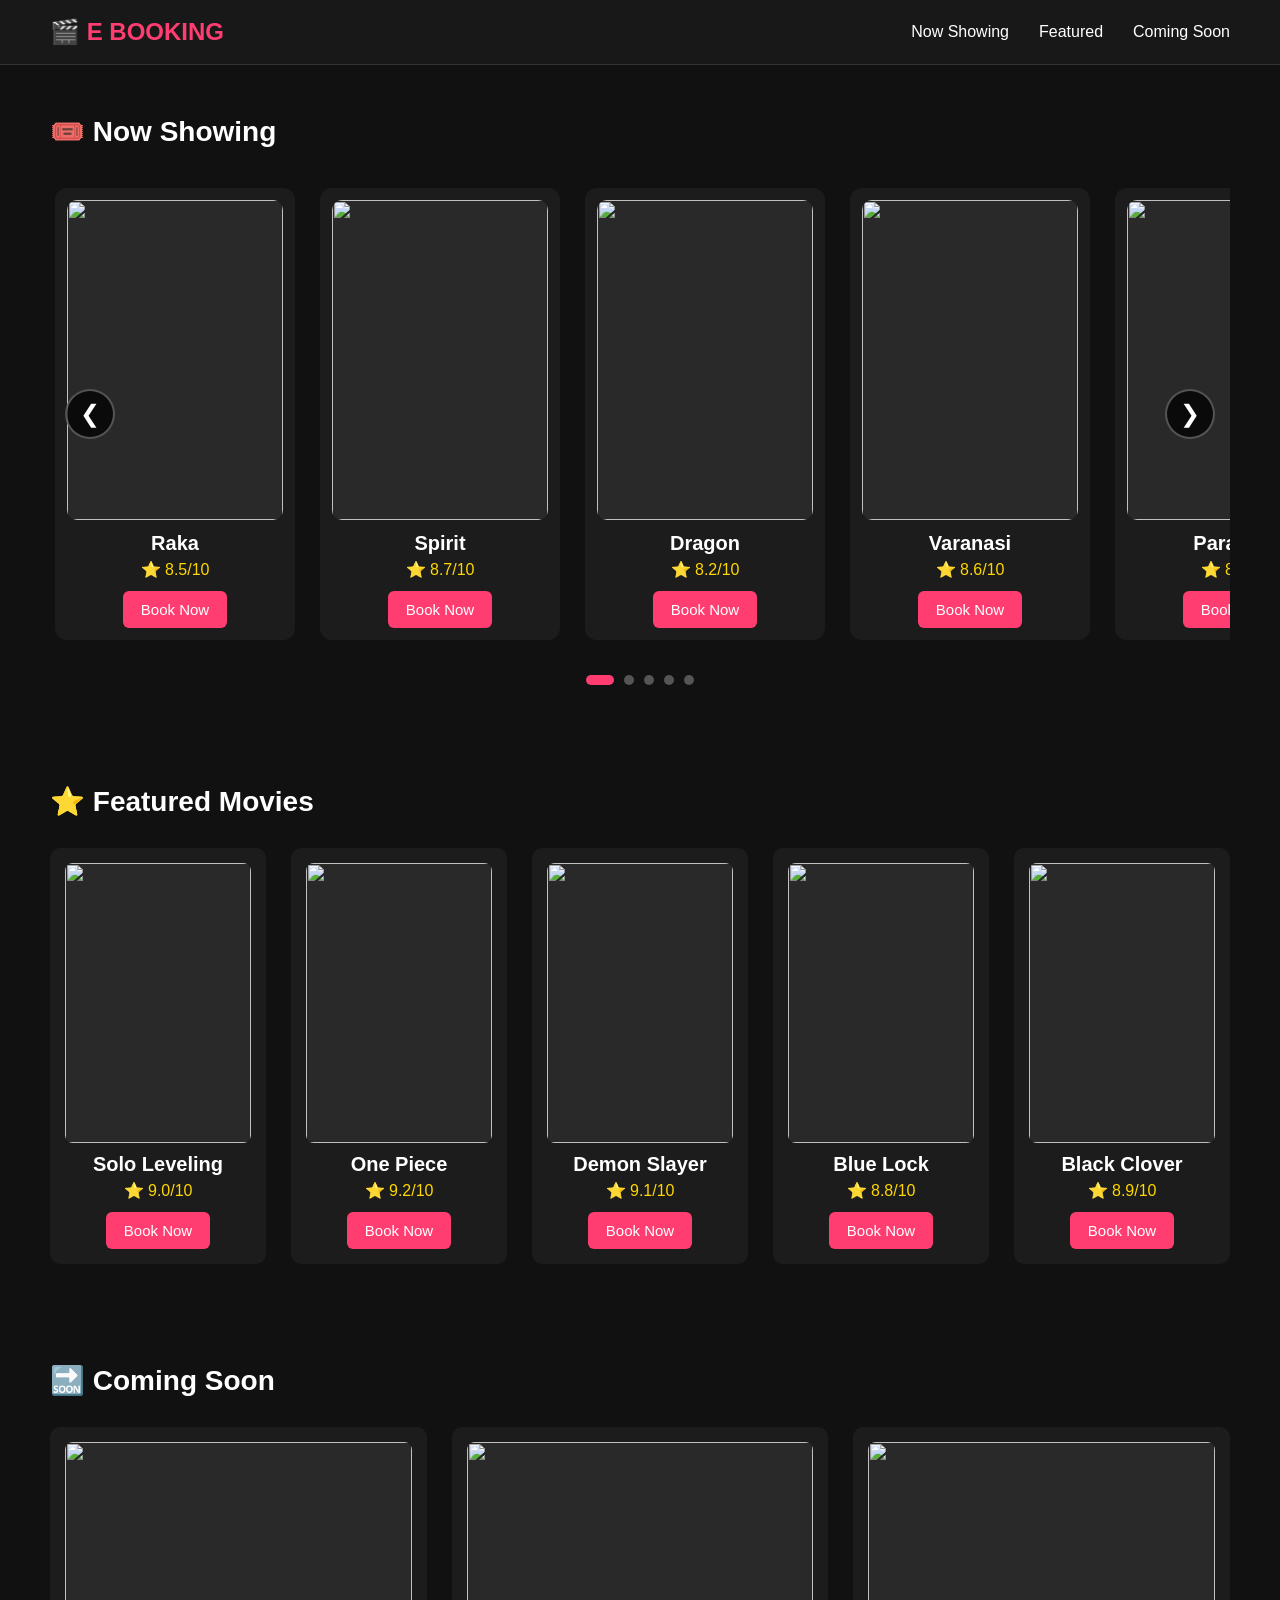
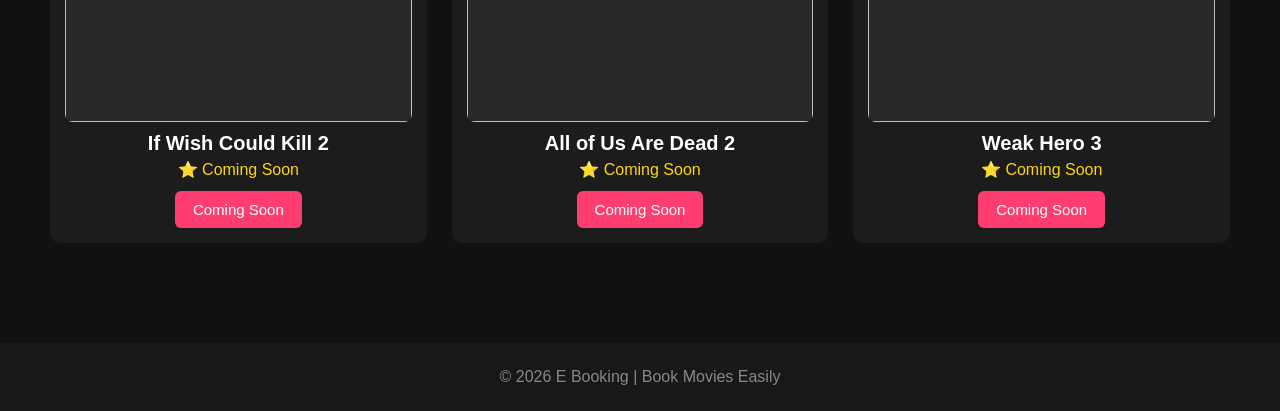
==== index.html @ 33aac99d "Add E Booking website" ====
<!DOCTYPE html>
<html lang="en">

<head>
    <meta charset="UTF-8">
    <meta name="viewport" content="width=device-width, initial-scale=1.0">

    <title>E Booking</title>

    <link rel="stylesheet" href="style.css">
</head>

<body>

    <!-- NAVBAR -->

    <nav class="navbar">

        <div class="logo">
            🎬 E BOOKING
        </div>

        <ul class="nav-links">

            <li>
                <a href="#now-showing">Now Showing</a>
            </li>

            <li>
                <a href="#featured">Featured</a>
            </li>

            <li>
                <a href="#coming-soon">Coming Soon</a>
            </li>

        </ul>

    </nav>


   <!-- NOW SHOWING -->

<section class="movies-section" id="now-showing">

    <h2>🎟️ Now Showing</h2>

    <div class="carousel">

        <button class="carousel-btn left" onclick="moveCarousel(-1)">
            ❮
        </button>

        <div class="carousel-track">

            <div class="movie-card">
    <img src="images/raka.jpg" class="movie-poster">
    <h3>Raka</h3>
    <p>⭐ 8.5/10</p>
    <button onclick="bookMovie('Raka')">Book Now</button>
</div>

<div class="movie-card">
    <img src="images/spirit.jpg" class="movie-poster">
    <h3>Spirit</h3>
    <p>⭐ 8.7/10</p>
    <button onclick="bookMovie('Spirit')">Book Now</button>
</div>

<div class="movie-card">
    <img src="images/dragon.jpg" class="movie-poster">
    <h3>Dragon</h3>
    <p>⭐ 8.2/10</p>
    <button onclick="bookMovie('Dragon')">Book Now</button>
</div>

<div class="movie-card">
    <img src="images/varanasi.jpg" class="movie-poster">
    <h3>Varanasi</h3>
    <p>⭐ 8.6/10</p>
    <button onclick="bookMovie('Varanasi')">Book Now</button>
</div>

<div class="movie-card">
    <img src="images/paradise.jpg" class="movie-poster">
    <h3>Paradise</h3>
    <p>⭐ 8.4/10</p>
    <button onclick="bookMovie('Paradise')">Book Now</button>
</div>

        </div>


        <button class="carousel-btn right" onclick="moveCarousel(1)">
            ❯
        </button>

    </div>


    <!-- DOTS -->

    <div class="carousel-dots">

        <span class="dot active" onclick="goToSlide(0)"></span>

        <span class="dot" onclick="goToSlide(1)"></span>

        <span class="dot" onclick="goToSlide(2)"></span>

        <span class="dot" onclick="goToSlide(3)"></span>

        <span class="dot" onclick="goToSlide(4)"></span>

    </div>

</section>


   <!-- FEATURED -->

<section class="movies-section" id="featured">

    <h2>⭐ Featured Movies</h2>

    <div class="movie-container">

        <div class="movie-card">

            <img src="images/solo leveling.jpg" class="movie-poster">

            <h3>Solo Leveling</h3>

            <p>⭐ 9.0/10</p>

            <button onclick="bookMovie('Solo Leveling')">
                Book Now
            </button>

        </div>


        <div class="movie-card">

            <img src="images/one piece.jpg" class="movie-poster">

            <h3>One Piece</h3>

            <p>⭐ 9.2/10</p>

            <button onclick="bookMovie('One Piece')">
                Book Now
            </button>

        </div>


        <div class="movie-card">

            <img src="images/demon slayer.jpg" class="movie-poster">

            <h3>Demon Slayer</h3>

            <p>⭐ 9.1/10</p>

            <button onclick="bookMovie('Demon Slayer')">
                Book Now
            </button>

        </div>


        <div class="movie-card">

            <img src="images/blue lock.jpg" class="movie-poster">

            <h3>Blue Lock</h3>

            <p>⭐ 8.8/10</p>

            <button onclick="bookMovie('Blue Lock')">
                Book Now
            </button>

        </div>


        <div class="movie-card">

            <img src="images/black clover.jpg" class="movie-poster">

            <h3>Black Clover</h3>

            <p>⭐ 8.9/10</p>

            <button onclick="bookMovie('Black Clover')">
                Book Now
            </button>

        </div>

    </div>

</section>


    <!-- COMING SOON -->

<section class="movies-section" id="coming-soon">

    <h2>🔜 Coming Soon</h2>

    <div class="movie-container">

        <div class="movie-card">

            <img src="images/if wishes could kill 2.jpg" class="movie-poster">

            <h3>If Wish Could Kill 2</h3>

            <p>⭐ Coming Soon</p>

            <button>
                Coming Soon
            </button>

        </div>


        <div class="movie-card">

            <img src="images/all of us are dead 2.jpg" class="movie-poster">

            <h3>All of Us Are Dead 2</h3>

            <p>⭐ Coming Soon</p>

            <button>
                Coming Soon
            </button>

        </div>


        <div class="movie-card">

            <img src="images/weak hero 3.jpg" class="movie-poster">

            <h3>Weak Hero 3</h3>

            <p>⭐ Coming Soon</p>

            <button>
                Coming Soon
            </button>

        </div>

    </div>

</section>


    <!-- FOOTER -->

    <footer>

        <p>
            © 2026 E Booking | Book Movies Easily
        </p>

    </footer>


    <script src="script.js"></script>

</body>

</html>
---- style.css ----
/* GENERAL */

* {
    margin: 0;
    padding: 0;
    box-sizing: border-box;
}

html {
    scroll-behavior: smooth;
}

body {
    font-family: Arial, sans-serif;
    background-color: #111;
    color: white;
}


/* NAVBAR */

.navbar {
    position: sticky;
    top: 0;
    z-index: 1000;

    display: flex;
    justify-content: space-between;
    align-items: center;

    padding: 18px 50px;

    background-color: #181818;
    border-bottom: 1px solid #333;
}

.logo {
    font-size: 24px;
    font-weight: bold;
    color: #ff3d71;
}

.nav-links {
    display: flex;
    list-style: none;
    gap: 30px;
}

.nav-links a {
    text-decoration: none;
    color: white;
    font-size: 16px;
}

.nav-links a:hover {
    color: #ff3d71;
}


/* MOVIE SECTION */

.movies-section {
    padding: 50px;
}

.movies-section h2 {
    margin-bottom: 30px;
    font-size: 28px;
}


/* MOVIE CONTAINER */

.movie-container {
    display: grid;
    grid-template-columns: repeat(auto-fit, minmax(200px, 1fr));
    gap: 25px;
}


/* MOVIE CARD */

.movie-card {
    background-color: #1c1c1c;
    border-radius: 10px;
    padding: 15px;

    text-align: center;

    transition: transform 0.3s ease;
}

.movie-card:hover {
    transform: translateY(-8px);
}


/* POSTER */

.movie-poster {
    width: 100%;
    height: 280px;

    display: flex;
    justify-content: center;
    align-items: center;

    background-color: #292929;

    border-radius: 8px;

    margin-bottom: 10px;

    color: #aaa;
    font-size: 18px;
    font-weight: bold;
}


/* MOVIE CARD DETAILS */

.movie-card h3 {
    margin: 10px 0 5px;
    font-size: 20px;
}

.movie-card p {
    margin: 5px 0 12px;
    color: #ffd700;
}

.movie-card button {
    background: #ff3d71;
    color: white;

    border: none;

    padding: 10px 18px;

    border-radius: 6px;

    cursor: pointer;

    font-size: 15px;

    transition: 0.3s;
}

.movie-card button:hover {
    transform: scale(1.05);
    opacity: 0.9;
}


/* CAROUSEL */

.carousel {
    position: relative;
    width: 100%;
    overflow: hidden;
    padding: 10px 5px;
}

.carousel-track {
    display: flex;
    gap: 25px;
    width: max-content;
    transition: transform 0.6s ease-in-out;
}

.carousel-track .movie-card {
    width: 240px;
    min-width: 240px;

    background-color: #1c1c1c;

    border-radius: 12px;

    padding: 12px;

    text-align: center;

    transition: transform 0.3s ease, box-shadow 0.3s ease;
}

.carousel-track .movie-card:hover {
    transform: translateY(-10px);

    box-shadow: 0 10px 25px rgba(255, 61, 113, 0.25);
}


/* CAROUSEL POSTER */

.carousel-track .movie-poster {
    width: 100%;
    height: 320px;

    display: block;

    object-fit: cover;

    border-radius: 10px;

    margin-bottom: 12px;
}


/* CAROUSEL ARROWS */

.carousel-btn {
    position: absolute;

    top: 50%;

    transform: translateY(-50%);

    z-index: 10;

    width: 50px;
    height: 50px;

    border: 2px solid rgba(255, 255, 255, 0.3);

    border-radius: 50%;

    background-color: rgba(0, 0, 0, 0.75);

    color: white;

    font-size: 24px;

    cursor: pointer;

    transition: 0.3s;
}

.carousel-btn:hover {
    background-color: #ff3d71;

    border-color: #ff3d71;

    transform: translateY(-50%) scale(1.1);
}

.carousel-btn.left {
    left: 15px;
}

.carousel-btn.right {
    right: 15px;
}


/* CAROUSEL DOTS */

.carousel-dots {
    display: flex;

    justify-content: center;

    align-items: center;

    gap: 10px;

    margin-top: 25px;
}

.dot {
    width: 10px;
    height: 10px;

    background-color: #555;

    border-radius: 50%;

    cursor: pointer;

    transition: 0.3s;
}

.dot.active {
    width: 28px;

    border-radius: 10px;

    background-color: #ff3d71;
}


/* FOOTER */

footer {
    margin-top: 50px;

    padding: 25px;

    text-align: center;

    background-color: #181818;

    color: #888;
}


/* MOBILE */

@media (max-width: 768px) {

    .navbar {
        padding: 15px 20px;
    }

    .nav-links {
        gap: 15px;
    }

    .movies-section {
        padding: 30px 20px;
    }

    .carousel-track {
        gap: 15px;
    }

    .carousel-track .movie-card {
        width: 180px;
        min-width: 180px;
    }

    .carousel-track .movie-poster {
        height: 240px;
    }

    .carousel-btn {
        width: 38px;
        height: 38px;

        font-size: 18px;
    }

}
/* SEAT SELECTION */

.seat-container {
    display: grid;
    grid-template-columns: repeat(5, 1fr);
    gap: 12px;
    margin-top: 15px;
    margin-bottom: 25px;
}

.seat {
    padding: 12px;
    border: none;
    border-radius: 6px;
    background-color: #292929;
    color: white;
    cursor: pointer;
    transition: 0.3s;
}

.seat:hover {
    background-color: #444;
}

.seat.selected {
    background-color: #ff3d71;
    color: white;
    transform: scale(1.05);
}
/* BOOKING SUMMARY */

.booking-summary {
    margin-top: 25px;
    padding: 20px;
    background-color: #292929;
    border-radius: 10px;
}

.booking-summary h2 {
    margin-bottom: 15px;
}

.booking-summary p {
    margin: 10px 0;
    font-size: 17px;
}

.booking-summary span {
    color: #ff3d71;
    font-weight: bold;
}
/* BOOKING PAGE */

.booking-section {
    min-height: 100vh;
    padding: 50px 20px;
    text-align: center;
}

.booking-section > h1 {
    font-size: 32px;
    margin-bottom: 35px;
    color: #ff3d71;
}

.booking-container {
    max-width: 600px;
    margin: auto;
    padding: 30px;
    background-color: #1c1c1c;
    border-radius: 15px;
    box-shadow: 0 10px 30px rgba(0, 0, 0, 0.5);
}

.booking-container h2 {
    text-align: left;
    margin-top: 20px;
    margin-bottom: 10px;
    font-size: 18px;
}

.booking-container select,
.booking-container input {
    width: 100%;
    padding: 13px;
    border: 1px solid #444;
    border-radius: 7px;
    background-color: #292929;
    color: white;
    font-size: 16px;
    outline: none;
}

.booking-container select:focus,
.booking-container input:focus {
    border-color: #ff3d71;
}

/* CONFIRM BUTTON */

.confirm-btn {
    width: 100%;
    margin-top: 25px;
    padding: 14px;
    border: none;
    border-radius: 7px;
    background-color: #ff3d71;
    color: white;
    font-size: 17px;
    font-weight: bold;
    cursor: pointer;
    transition: 0.3s;
}

.confirm-btn:hover {
    transform: scale(1.02);
    opacity: 0.9;
}
/* CINEMA SCREEN */

.cinema-screen {
    width: 80%;
    margin: 25px auto 30px;
    padding: 10px;
    background-color: #eee;
    color: #111;
    font-weight: bold;
    border-radius: 50% 50% 5px 5px;
    box-shadow: 0 5px 20px rgba(255, 255, 255, 0.25);
    text-align: center;
}

/* SEAT AREA */

.seat-container {
    max-width: 400px;
    margin: auto;
}
/* SEAT LEGEND */

.seat-legend {
    display: flex;
    justify-content: center;
    gap: 20px;
    margin-top: 25px;
    flex-wrap: wrap;
}

.seat-legend div {
    display: flex;
    align-items: center;
    gap: 7px;
    font-size: 14px;
}

.legend-seat {
    width: 18px;
    height: 18px;
    display: inline-block;
    border-radius: 4px;
}

.legend-seat.available {
    background-color: #292929;
}

.legend-seat.selected-seat {
    background-color: #ff3d71;
}

.legend-seat.occupied {
    background-color: #555;
}
/* CONFIRMATION PAGE */

.confirmation-section {
    min-height: 100vh;
    padding: 60px 20px;
    display: flex;
    justify-content: center;
    align-items: flex-start;
}

.confirmation-card {
    width: 100%;
    max-width: 550px;
    padding: 35px;
    background-color: #1c1c1c;
    border-radius: 15px;
    text-align: center;
    box-shadow: 0 10px 30px rgba(0, 0, 0, 0.5);
}

.success-icon {
    width: 70px;
    height: 70px;
    margin: 0 auto 20px;
    display: flex;
    justify-content: center;
    align-items: center;
    background-color: #2e7d32;
    border-radius: 50%;
    color: white;
    font-size: 40px;
    font-weight: bold;
}

.confirmation-card h1 {
    margin-bottom: 10px;
    color: #ff3d71;
}

.success-message {
    color: #aaa;
    margin-bottom: 30px;
}

.confirmation-details {
    background-color: #292929;
    border-radius: 10px;
    padding: 20px;
    text-align: left;
}

.detail {
    display: flex;
    justify-content: space-between;
    gap: 20px;
    padding: 15px 0;
    border-bottom: 1px solid #444;
}

.detail:last-child {
    border-bottom: none;
}

.detail span {
    color: #aaa;
}

.detail strong {
    color: white;
    text-align: right;
}

.detail.total strong {
    color: #ff3d71;
    font-size: 20px;
}

.thank-you {
    margin: 25px 0;
    color: #ccc;
}

.home-btn {
    width: 100%;
    padding: 14px;
    border: none;
    border-radius: 7px;
    background-color: #ff3d71;
    color: white;
    font-size: 17px;
    font-weight: bold;
    cursor: pointer;
    transition: 0.3s;
}

.home-btn:hover {
    transform: scale(1.02);
    opacity: 0.9;
}
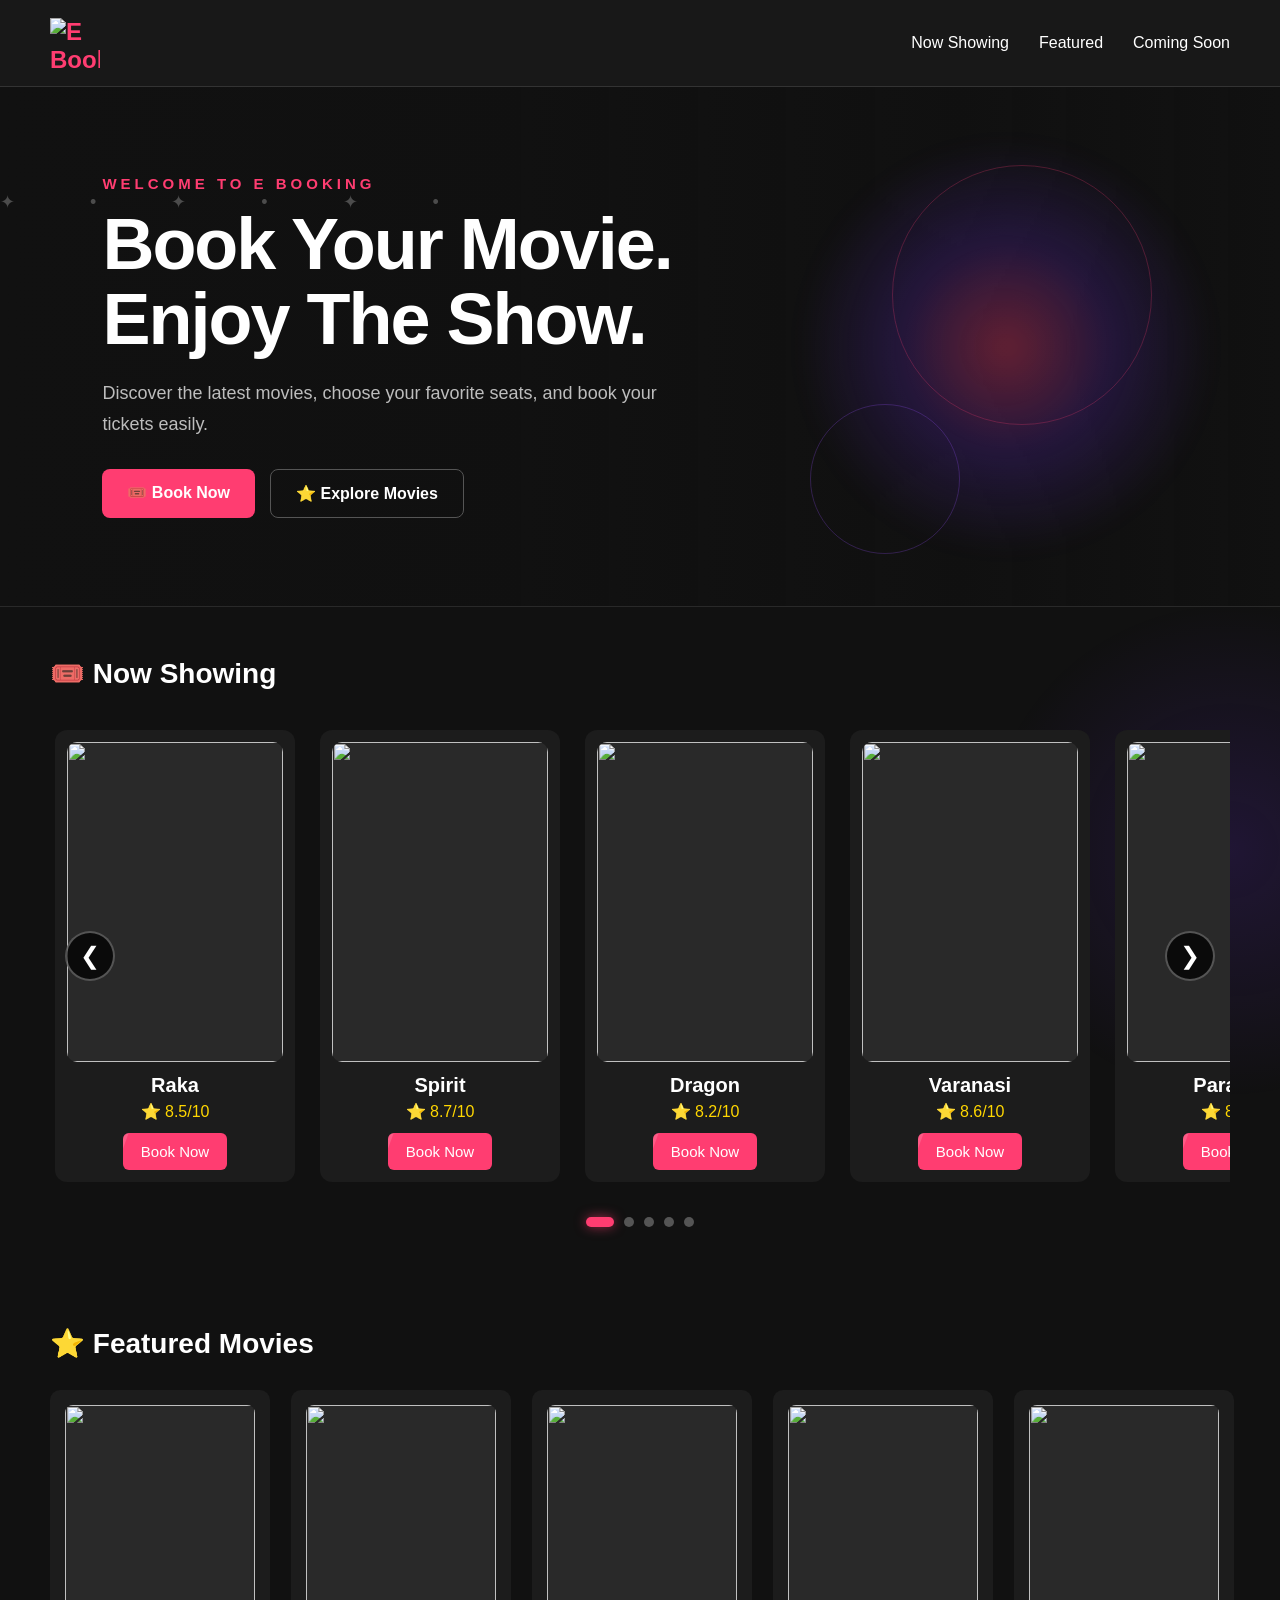
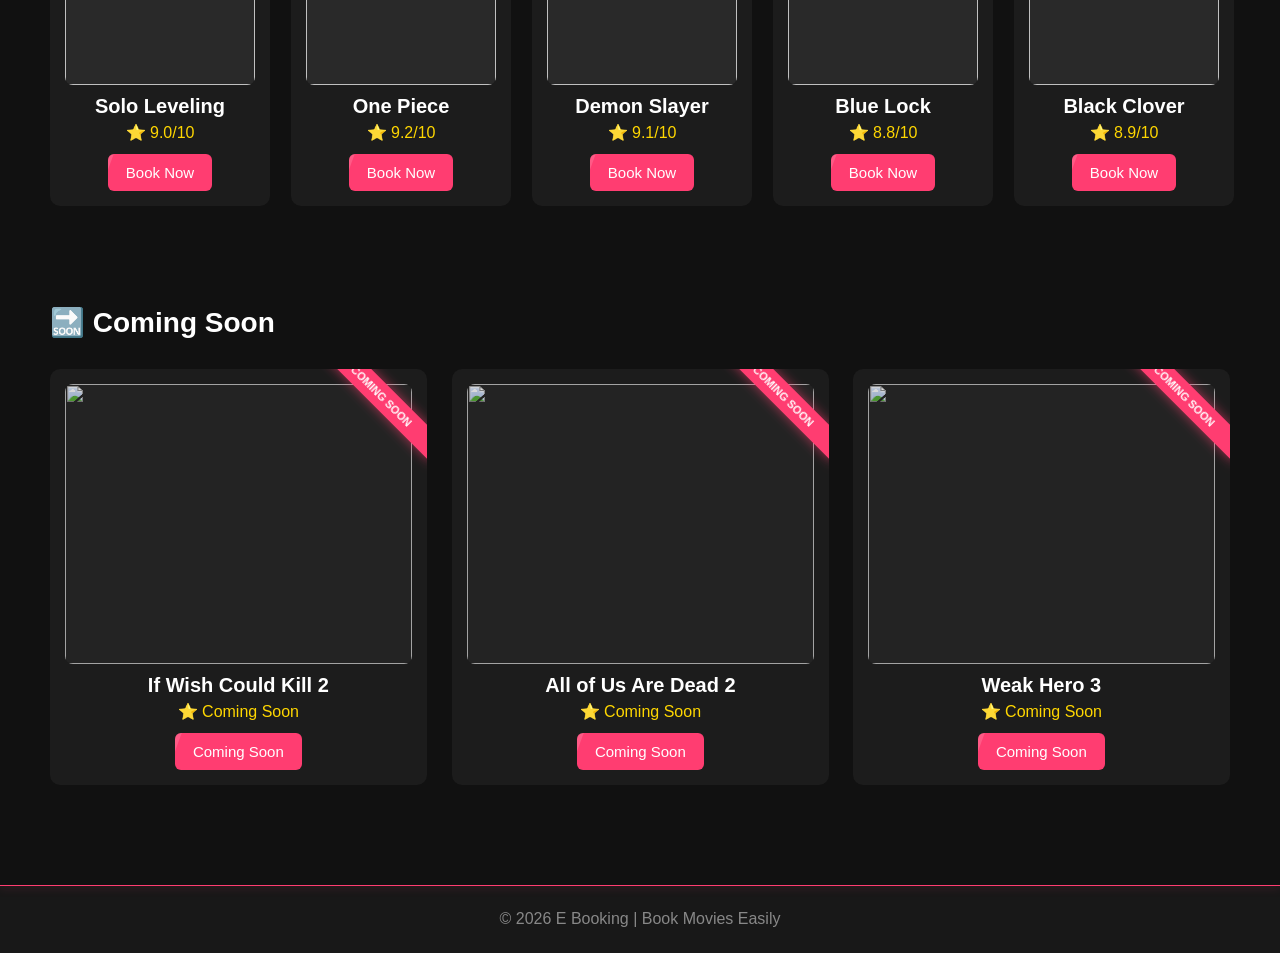
==== commit 71a9e8c8: "Add files via upload" ====
--- a/index.html
+++ b/index.html
@@ -12,13 +12,50 @@
 
 <body>
 
-    <!-- NAVBAR -->
+    <!-- =========================
+         LOADING SCREEN
+    ========================= -->
+
+    <div class="loading-screen">
+
+        <div class="loading-content">
+
+           <div class="loading-logo">
+    <img src="images/logo.png" alt="E Booking Logo">
+</div>
+
+            <h1>
+                E BOOKING
+            </h1>
+
+            <p>
+                Your Movie Experience Starts Here
+            </p>
+
+            <div class="loading-bar">
+
+                <div class="loading-progress"></div>
+
+            </div>
+
+            <span class="loading-text">
+                Loading...
+            </span>
+
+        </div>
+
+    </div>
+
+
+    <!-- =========================
+         NAVBAR
+    ========================= -->
 
     <nav class="navbar">
 
         <div class="logo">
-            🎬 E BOOKING
-        </div>
+    <img src="images/logo.png" alt="E Booking Logo">
+</div>
 
         <ul class="nav-links">
 
@@ -39,229 +76,382 @@
     </nav>
 
 
-   <!-- NOW SHOWING -->
-
-<section class="movies-section" id="now-showing">
-
-    <h2>🎟️ Now Showing</h2>
-
-    <div class="carousel">
-
-        <button class="carousel-btn left" onclick="moveCarousel(-1)">
-            ❮
-        </button>
-
-        <div class="carousel-track">
-
-            <div class="movie-card">
-    <img src="images/raka.jpg" class="movie-poster">
-    <h3>Raka</h3>
-    <p>⭐ 8.5/10</p>
-    <button onclick="bookMovie('Raka')">Book Now</button>
-</div>
-
-<div class="movie-card">
-    <img src="images/spirit.jpg" class="movie-poster">
-    <h3>Spirit</h3>
-    <p>⭐ 8.7/10</p>
-    <button onclick="bookMovie('Spirit')">Book Now</button>
-</div>
-
-<div class="movie-card">
-    <img src="images/dragon.jpg" class="movie-poster">
-    <h3>Dragon</h3>
-    <p>⭐ 8.2/10</p>
-    <button onclick="bookMovie('Dragon')">Book Now</button>
-</div>
-
-<div class="movie-card">
-    <img src="images/varanasi.jpg" class="movie-poster">
-    <h3>Varanasi</h3>
-    <p>⭐ 8.6/10</p>
-    <button onclick="bookMovie('Varanasi')">Book Now</button>
-</div>
-
-<div class="movie-card">
-    <img src="images/paradise.jpg" class="movie-poster">
-    <h3>Paradise</h3>
-    <p>⭐ 8.4/10</p>
-    <button onclick="bookMovie('Paradise')">Book Now</button>
-</div>
-
-        </div>
-
-
-        <button class="carousel-btn right" onclick="moveCarousel(1)">
-            ❯
-        </button>
-
-    </div>
-
-
-    <!-- DOTS -->
-
-    <div class="carousel-dots">
-
-        <span class="dot active" onclick="goToSlide(0)"></span>
-
-        <span class="dot" onclick="goToSlide(1)"></span>
-
-        <span class="dot" onclick="goToSlide(2)"></span>
-
-        <span class="dot" onclick="goToSlide(3)"></span>
-
-        <span class="dot" onclick="goToSlide(4)"></span>
-
-    </div>
-
-</section>
-
-
-   <!-- FEATURED -->
-
-<section class="movies-section" id="featured">
-
-    <h2>⭐ Featured Movies</h2>
-
-    <div class="movie-container">
-
-        <div class="movie-card">
-
-            <img src="images/solo leveling.jpg" class="movie-poster">
-
-            <h3>Solo Leveling</h3>
-
-            <p>⭐ 9.0/10</p>
-
-            <button onclick="bookMovie('Solo Leveling')">
-                Book Now
+    <!-- =========================
+         HERO BANNER
+    ========================= -->
+
+    <section class="hero">
+
+        <div class="hero-content">
+
+            <p class="hero-small">
+                WELCOME TO E BOOKING
+            </p>
+
+            <h1>
+                Book Your Movie.<br>
+                Enjoy The Show.
+            </h1>
+
+            <p class="hero-text">
+                Discover the latest movies, choose your favorite seats,
+                and book your tickets easily.
+            </p>
+
+            <div class="hero-buttons">
+
+                <a href="#now-showing" class="hero-btn primary-btn">
+                    🎟️ Book Now
+                </a>
+
+                <a href="#featured" class="hero-btn secondary-btn">
+                    ⭐ Explore Movies
+                </a>
+
+            </div>
+
+        </div>
+
+
+        <!-- HERO ANIMATION -->
+
+        <div class="hero-glow"></div>
+
+        <div class="hero-circle circle-one"></div>
+
+        <div class="hero-circle circle-two"></div>
+
+    </section>
+
+
+    <!-- =========================
+         NOW SHOWING
+    ========================= -->
+
+    <section class="movies-section" id="now-showing">
+
+        <h2>
+            🎟️ Now Showing
+        </h2>
+
+        <div class="carousel">
+
+            <button class="carousel-btn left" onclick="moveCarousel(-1)">
+                ❮
             </button>
 
-        </div>
-
-
-        <div class="movie-card">
-
-            <img src="images/one piece.jpg" class="movie-poster">
-
-            <h3>One Piece</h3>
-
-            <p>⭐ 9.2/10</p>
-
-            <button onclick="bookMovie('One Piece')">
-                Book Now
+            <div class="carousel-track">
+
+                <div class="movie-card">
+
+                    <img src="images/raka.jpg" class="movie-poster">
+
+                    <h3>
+                        Raka
+                    </h3>
+
+                    <p>
+                        ⭐ 8.5/10
+                    </p>
+
+                    <button onclick="bookMovie('Raka')">
+                        Book Now
+                    </button>
+
+                </div>
+
+
+                <div class="movie-card">
+
+                    <img src="images/spirit.jpg" class="movie-poster">
+
+                    <h3>
+                        Spirit
+                    </h3>
+
+                    <p>
+                        ⭐ 8.7/10
+                    </p>
+
+                    <button onclick="bookMovie('Spirit')">
+                        Book Now
+                    </button>
+
+                </div>
+
+
+                <div class="movie-card">
+
+                    <img src="images/dragon.jpg" class="movie-poster">
+
+                    <h3>
+                        Dragon
+                    </h3>
+
+                    <p>
+                        ⭐ 8.2/10
+                    </p>
+
+                    <button onclick="bookMovie('Dragon')">
+                        Book Now
+                    </button>
+
+                </div>
+
+
+                <div class="movie-card">
+
+                    <img src="images/varanasi.jpg" class="movie-poster">
+
+                    <h3>
+                        Varanasi
+                    </h3>
+
+                    <p>
+                        ⭐ 8.6/10
+                    </p>
+
+                    <button onclick="bookMovie('Varanasi')">
+                        Book Now
+                    </button>
+
+                </div>
+
+
+                <div class="movie-card">
+
+                    <img src="images/paradise.jpg" class="movie-poster">
+
+                    <h3>
+                        Paradise
+                    </h3>
+
+                    <p>
+                        ⭐ 8.4/10
+                    </p>
+
+                    <button onclick="bookMovie('Paradise')">
+                        Book Now
+                    </button>
+
+                </div>
+
+            </div>
+
+
+            <button class="carousel-btn right" onclick="moveCarousel(1)">
+                ❯
             </button>
 
         </div>
 
 
-        <div class="movie-card">
-
-            <img src="images/demon slayer.jpg" class="movie-poster">
-
-            <h3>Demon Slayer</h3>
-
-            <p>⭐ 9.1/10</p>
-
-            <button onclick="bookMovie('Demon Slayer')">
-                Book Now
-            </button>
-
-        </div>
-
-
-        <div class="movie-card">
-
-            <img src="images/blue lock.jpg" class="movie-poster">
-
-            <h3>Blue Lock</h3>
-
-            <p>⭐ 8.8/10</p>
-
-            <button onclick="bookMovie('Blue Lock')">
-                Book Now
-            </button>
-
-        </div>
-
-
-        <div class="movie-card">
-
-            <img src="images/black clover.jpg" class="movie-poster">
-
-            <h3>Black Clover</h3>
-
-            <p>⭐ 8.9/10</p>
-
-            <button onclick="bookMovie('Black Clover')">
-                Book Now
-            </button>
-
-        </div>
-
-    </div>
-
-</section>
-
-
-    <!-- COMING SOON -->
-
-<section class="movies-section" id="coming-soon">
-
-    <h2>🔜 Coming Soon</h2>
-
-    <div class="movie-container">
-
-        <div class="movie-card">
-
-            <img src="images/if wishes could kill 2.jpg" class="movie-poster">
-
-            <h3>If Wish Could Kill 2</h3>
-
-            <p>⭐ Coming Soon</p>
-
-            <button>
-                Coming Soon
-            </button>
-
-        </div>
-
-
-        <div class="movie-card">
-
-            <img src="images/all of us are dead 2.jpg" class="movie-poster">
-
-            <h3>All of Us Are Dead 2</h3>
-
-            <p>⭐ Coming Soon</p>
-
-            <button>
-                Coming Soon
-            </button>
-
-        </div>
-
-
-        <div class="movie-card">
-
-            <img src="images/weak hero 3.jpg" class="movie-poster">
-
-            <h3>Weak Hero 3</h3>
-
-            <p>⭐ Coming Soon</p>
-
-            <button>
-                Coming Soon
-            </button>
-
-        </div>
-
-    </div>
-
-</section>
-
-
-    <!-- FOOTER -->
+        <!-- DOTS -->
+
+        <div class="carousel-dots">
+
+            <span class="dot active" onclick="goToSlide(0)"></span>
+
+            <span class="dot" onclick="goToSlide(1)"></span>
+
+            <span class="dot" onclick="goToSlide(2)"></span>
+
+            <span class="dot" onclick="goToSlide(3)"></span>
+
+            <span class="dot" onclick="goToSlide(4)"></span>
+
+        </div>
+
+    </section>
+
+
+    <!-- =========================
+         FEATURED
+    ========================= -->
+
+    <section class="movies-section" id="featured">
+
+        <h2>
+            ⭐ Featured Movies
+        </h2>
+
+        <div class="movie-container">
+
+            <div class="movie-card">
+
+                <img src="images/solo leveling.jpg" class="movie-poster">
+
+                <h3>
+                    Solo Leveling
+                </h3>
+
+                <p>
+                    ⭐ 9.0/10
+                </p>
+
+                <button onclick="bookMovie('Solo Leveling')">
+                    Book Now
+                </button>
+
+            </div>
+
+
+            <div class="movie-card">
+
+                <img src="images/one piece.jpg" class="movie-poster">
+
+                <h3>
+                    One Piece
+                </h3>
+
+                <p>
+                    ⭐ 9.2/10
+                </p>
+
+                <button onclick="bookMovie('One Piece')">
+                    Book Now
+                </button>
+
+            </div>
+
+
+            <div class="movie-card">
+
+                <img src="images/demon slayer.jpg" class="movie-poster">
+
+                <h3>
+                    Demon Slayer
+                </h3>
+
+                <p>
+                    ⭐ 9.1/10
+                </p>
+
+                <button onclick="bookMovie('Demon Slayer')">
+                    Book Now
+                </button>
+
+            </div>
+
+
+            <div class="movie-card">
+
+                <img src="images/blue lock.jpg" class="movie-poster">
+
+                <h3>
+                    Blue Lock
+                </h3>
+
+                <p>
+                    ⭐ 8.8/10
+                </p>
+
+                <button onclick="bookMovie('Blue Lock')">
+                    Book Now
+                </button>
+
+            </div>
+
+
+            <div class="movie-card">
+
+                <img src="images/black clover.jpg" class="movie-poster">
+
+                <h3>
+                    Black Clover
+                </h3>
+
+                <p>
+                    ⭐ 8.9/10
+                </p>
+
+                <button onclick="bookMovie('Black Clover')">
+                    Book Now
+                </button>
+
+            </div>
+
+        </div>
+
+    </section>
+
+
+    <!-- =========================
+         COMING SOON
+    ========================= -->
+
+    <section class="movies-section" id="coming-soon">
+
+        <h2>
+            🔜 Coming Soon
+        </h2>
+
+        <div class="movie-container">
+
+            <div class="movie-card">
+
+                <img src="images/if wishes could kill 2.jpg" class="movie-poster">
+
+                <h3>
+                    If Wish Could Kill 2
+                </h3>
+
+                <p>
+                    ⭐ Coming Soon
+                </p>
+
+                <button>
+                    Coming Soon
+                </button>
+
+            </div>
+
+
+            <div class="movie-card">
+
+                <img src="images/all of us are dead 2.jpg" class="movie-poster">
+
+                <h3>
+                    All of Us Are Dead 2
+                </h3>
+
+                <p>
+                    ⭐ Coming Soon
+                </p>
+
+                <button>
+                    Coming Soon
+                </button>
+
+            </div>
+
+
+            <div class="movie-card">
+
+                <img src="images/weak hero 3.jpg" class="movie-poster">
+
+                <h3>
+                    Weak Hero 3
+                </h3>
+
+                <p>
+                    ⭐ Coming Soon
+                </p>
+
+                <button>
+                    Coming Soon
+                </button>
+
+            </div>
+
+        </div>
+
+    </section>
+
+
+    <!-- =========================
+         FOOTER
+    ========================= -->
 
     <footer>
 
--- a/style.css
+++ b/style.css
@@ -1,4 +1,6 @@
-/* GENERAL */
+/* =========================
+   GENERAL
+========================= */
 
 * {
     margin: 0;
@@ -14,10 +16,13 @@
     font-family: Arial, sans-serif;
     background-color: #111;
     color: white;
-}
-
-
-/* NAVBAR */
+    overflow-x: hidden;
+}
+
+
+/* =========================
+   NAVBAR
+========================= */
 
 .navbar {
     position: sticky;
@@ -32,12 +37,22 @@
 
     background-color: #181818;
     border-bottom: 1px solid #333;
+
+    animation: navbarIn 0.8s ease-out;
 }
 
 .logo {
     font-size: 24px;
     font-weight: bold;
     color: #ff3d71;
+
+    animation: logoGlow 2s ease-in-out infinite alternate;
+}
+.logo img {
+    width: 60px;
+    height: 60px;
+    object-fit: contain;
+    display: block;
 }
 
 .nav-links {
@@ -47,29 +62,60 @@
 }
 
 .nav-links a {
+    position: relative;
+
     text-decoration: none;
     color: white;
     font-size: 16px;
+
+    transition: color 0.3s ease;
+}
+
+.nav-links a::after {
+    content: "";
+
+    position: absolute;
+    left: 0;
+    bottom: -6px;
+
+    width: 0;
+    height: 2px;
+
+    background-color: #ff3d71;
+
+    transition: width 0.3s ease;
 }
 
 .nav-links a:hover {
     color: #ff3d71;
 }
 
-
-/* MOVIE SECTION */
+.nav-links a:hover::after {
+    width: 100%;
+}
+
+
+/* =========================
+   MOVIE SECTION
+========================= */
 
 .movies-section {
     padding: 50px;
+
+    animation: sectionIn 0.9s ease-out both;
 }
 
 .movies-section h2 {
     margin-bottom: 30px;
     font-size: 28px;
-}
-
-
-/* MOVIE CONTAINER */
+
+    animation: titleIn 0.8s ease-out both;
+}
+
+
+/* =========================
+   MOVIE CONTAINER
+========================= */
 
 .movie-container {
     display: grid;
@@ -78,7 +124,9 @@
 }
 
 
-/* MOVIE CARD */
+/* =========================
+   MOVIE CARD
+========================= */
 
 .movie-card {
     background-color: #1c1c1c;
@@ -87,23 +135,54 @@
 
     text-align: center;
 
-    transition: transform 0.3s ease;
+    opacity: 0;
+
+    animation: movieCardIn 0.8s ease-out forwards;
+
+    transition:
+        transform 0.4s ease,
+        box-shadow 0.4s ease;
+}
+
+.movie-card:nth-child(1) {
+    animation-delay: 0.1s;
+}
+
+.movie-card:nth-child(2) {
+    animation-delay: 0.2s;
+}
+
+.movie-card:nth-child(3) {
+    animation-delay: 0.3s;
+}
+
+.movie-card:nth-child(4) {
+    animation-delay: 0.4s;
+}
+
+.movie-card:nth-child(5) {
+    animation-delay: 0.5s;
 }
 
 .movie-card:hover {
-    transform: translateY(-8px);
-}
-
-
-/* POSTER */
+    transform: translateY(-12px) scale(1.03);
+
+    box-shadow:
+        0 15px 35px rgba(255, 61, 113, 0.35);
+}
+
+
+/* =========================
+   POSTER
+========================= */
 
 .movie-poster {
     width: 100%;
     height: 280px;
 
-    display: flex;
-    justify-content: center;
-    align-items: center;
+    display: block;
+
+    object-fit: cover;
 
     background-color: #292929;
 
@@ -114,14 +193,35 @@
     color: #aaa;
     font-size: 18px;
     font-weight: bold;
-}
-
-
-/* MOVIE CARD DETAILS */
+
+    transition:
+        transform 0.5s ease,
+        filter 0.5s ease;
+}
+
+.movie-card:hover .movie-poster {
+    transform: scale(1.04);
+
+    filter: brightness(1.15);
+}
+
+
+/* =========================
+   MOVIE CARD DETAILS
+========================= */
 
 .movie-card h3 {
     margin: 10px 0 5px;
     font-size: 20px;
+
+    transition:
+        color 0.3s ease,
+        transform 0.3s ease;
+}
+
+.movie-card:hover h3 {
+    color: #ff3d71;
+    transform: translateY(-2px);
 }
 
 .movie-card p {
@@ -129,6 +229,11 @@
     color: #ffd700;
 }
 
+
+/* =========================
+   MOVIE BUTTON
+========================= */
+
 .movie-card button {
     background: #ff3d71;
     color: white;
@@ -143,29 +248,44 @@
 
     font-size: 15px;
 
-    transition: 0.3s;
+    transition:
+        transform 0.3s ease,
+        box-shadow 0.3s ease,
+        opacity 0.3s ease;
 }
 
 .movie-card button:hover {
-    transform: scale(1.05);
-    opacity: 0.9;
-}
-
-
-/* CAROUSEL */
+    transform: scale(1.08);
+
+    box-shadow:
+        0 5px 20px rgba(255, 61, 113, 0.45);
+
+    opacity: 0.95;
+}
+
+
+/* =========================
+   CAROUSEL
+========================= */
 
 .carousel {
     position: relative;
     width: 100%;
+
     overflow: hidden;
+
     padding: 10px 5px;
 }
 
 .carousel-track {
     display: flex;
+
     gap: 25px;
+
     width: max-content;
-    transition: transform 0.6s ease-in-out;
+
+    transition:
+        transform 0.7s cubic-bezier(0.4, 0, 0.2, 1);
 }
 
 .carousel-track .movie-card {
@@ -180,17 +300,24 @@
 
     text-align: center;
 
-    transition: transform 0.3s ease, box-shadow 0.3s ease;
+    transition:
+        transform 0.4s ease,
+        box-shadow 0.4s ease;
 }
 
 .carousel-track .movie-card:hover {
-    transform: translateY(-10px);
-
-    box-shadow: 0 10px 25px rgba(255, 61, 113, 0.25);
-}
-
-
-/* CAROUSEL POSTER */
+    transform:
+        translateY(-10px)
+        scale(1.03);
+
+    box-shadow:
+        0 15px 35px rgba(255, 61, 113, 0.35);
+}
+
+
+/* =========================
+   CAROUSEL POSTER
+========================= */
 
 .carousel-track .movie-poster {
     width: 100%;
@@ -206,7 +333,9 @@
 }
 
 
-/* CAROUSEL ARROWS */
+/* =========================
+   CAROUSEL ARROWS
+========================= */
 
 .carousel-btn {
     position: absolute;
@@ -232,7 +361,10 @@
 
     cursor: pointer;
 
-    transition: 0.3s;
+    transition:
+        background-color 0.3s ease,
+        transform 0.3s ease,
+        box-shadow 0.3s ease;
 }
 
 .carousel-btn:hover {
@@ -240,7 +372,12 @@
 
     border-color: #ff3d71;
 
-    transform: translateY(-50%) scale(1.1);
+    transform:
+        translateY(-50%)
+        scale(1.15);
+
+    box-shadow:
+        0 0 20px rgba(255, 61, 113, 0.5);
 }
 
 .carousel-btn.left {
@@ -252,13 +389,14 @@
 }
 
 
-/* CAROUSEL DOTS */
+/* =========================
+   CAROUSEL DOTS
+========================= */
 
 .carousel-dots {
     display: flex;
 
     justify-content: center;
-
     align-items: center;
 
     gap: 10px;
@@ -276,7 +414,14 @@
 
     cursor: pointer;
 
-    transition: 0.3s;
+    transition:
+        width 0.3s ease,
+        background-color 0.3s ease,
+        transform 0.3s ease;
+}
+
+.dot:hover {
+    transform: scale(1.3);
 }
 
 .dot.active {
@@ -285,10 +430,15 @@
     border-radius: 10px;
 
     background-color: #ff3d71;
-}
-
-
-/* FOOTER */
+
+    box-shadow:
+        0 0 12px rgba(255, 61, 113, 0.6);
+}
+
+
+/* =========================
+   FOOTER
+========================= */
 
 footer {
     margin-top: 50px;
@@ -303,7 +453,636 @@
 }
 
 
-/* MOBILE */
+/* =========================
+   SEAT SELECTION
+========================= */
+
+.seat-container {
+    display: grid;
+
+    grid-template-columns:
+        repeat(5, 1fr);
+
+    gap: 12px;
+
+    margin-top: 15px;
+    margin-bottom: 25px;
+
+    max-width: 400px;
+    margin-left: auto;
+    margin-right: auto;
+}
+
+.seat {
+    padding: 12px;
+
+    border: none;
+
+    border-radius: 6px;
+
+    background-color: #292929;
+
+    color: white;
+
+    cursor: pointer;
+
+    transition:
+        transform 0.25s ease,
+        background-color 0.25s ease,
+        box-shadow 0.25s ease;
+}
+
+.seat:hover {
+    background-color: #444;
+
+    transform: translateY(-3px);
+}
+
+.seat.selected {
+    background-color: #ff3d71;
+
+    color: white;
+
+    transform: scale(1.08);
+
+    box-shadow:
+        0 0 15px rgba(255, 61, 113, 0.6);
+
+    animation: seatSelect 0.3s ease;
+}
+
+
+/* =========================
+   BOOKING SUMMARY
+========================= */
+
+.booking-summary {
+    margin-top: 25px;
+
+    padding: 20px;
+
+    background-color: #292929;
+
+    border-radius: 10px;
+
+    animation: summaryIn 0.8s ease-out;
+}
+
+.booking-summary h2 {
+    margin-bottom: 15px;
+}
+
+.booking-summary p {
+    margin: 10px 0;
+
+    font-size: 17px;
+}
+
+.booking-summary span {
+    color: #ff3d71;
+
+    font-weight: bold;
+}
+
+
+/* =========================
+   BOOKING PAGE
+========================= */
+
+.booking-section {
+    min-height: 100vh;
+
+    padding: 50px 20px;
+
+    text-align: center;
+}
+
+.booking-section > h1 {
+    font-size: 32px;
+
+    margin-bottom: 35px;
+
+    color: #ff3d71;
+
+    animation: titleIn 0.8s ease-out;
+}
+
+.booking-container {
+    max-width: 600px;
+
+    margin: auto;
+
+    padding: 30px;
+
+    background-color: #1c1c1c;
+
+    border-radius: 15px;
+
+    box-shadow:
+        0 10px 30px rgba(0, 0, 0, 0.5);
+
+    animation: containerIn 0.8s ease-out;
+}
+
+.booking-container h2 {
+    text-align: left;
+
+    margin-top: 20px;
+
+    margin-bottom: 10px;
+
+    font-size: 18px;
+}
+
+.booking-container select,
+.booking-container input {
+    width: 100%;
+
+    padding: 13px;
+
+    border: 1px solid #444;
+
+    border-radius: 7px;
+
+    background-color: #292929;
+
+    color: white;
+
+    font-size: 16px;
+
+    outline: none;
+
+    transition:
+        border-color 0.3s ease,
+        box-shadow 0.3s ease;
+}
+
+.booking-container select:focus,
+.booking-container input:focus {
+    border-color: #ff3d71;
+
+    box-shadow:
+        0 0 10px rgba(255, 61, 113, 0.25);
+}
+
+
+/* =========================
+   CONFIRM BUTTON
+========================= */
+
+.confirm-btn {
+    width: 100%;
+
+    margin-top: 25px;
+
+    padding: 14px;
+
+    border: none;
+
+    border-radius: 7px;
+
+    background-color: #ff3d71
+    ;
+
+    color: white;
+
+    font-size: 17px;
+
+    font-weight: bold;
+
+    cursor: pointer;
+
+    transition:
+        transform 0.3s ease,
+        box-shadow 0.3s ease;
+}
+
+.confirm-btn:hover {
+    transform: scale(1.03);
+
+    box-shadow:
+        0 8px 25px rgba(255, 61, 113, 0.4);
+}
+
+
+/* =========================
+   CINEMA SCREEN
+========================= */
+
+.cinema-screen {
+    width: 80%;
+
+    margin: 25px auto 30px;
+
+    padding: 10px;
+
+    background-color: #eee;
+
+    color: #111;
+
+    font-weight: bold;
+
+    border-radius: 50% 50% 5px 5px;
+
+    box-shadow:
+        0 5px 20px rgba(255, 255, 255, 0.25);
+
+    text-align: center;
+
+    animation: screenGlow 2s ease-in-out infinite alternate;
+}
+
+
+/* =========================
+   SEAT LEGEND
+========================= */
+
+.seat-legend {
+    display: flex;
+
+    justify-content: center;
+
+    gap: 20px;
+
+    margin-top: 25px;
+
+    flex-wrap: wrap;
+}
+
+.seat-legend div {
+    display: flex;
+
+    align-items: center;
+
+    gap: 7px;
+
+    font-size: 14px;
+}
+
+.legend-seat {
+    width: 18px;
+    height: 18px;
+
+    display: inline-block;
+
+    border-radius: 4px;
+}
+
+.legend-seat.available {
+    background-color: #292929;
+}
+
+.legend-seat.selected-seat {
+    background-color: #ff3d71;
+}
+
+.legend-seat.occupied {
+    background-color: #555;
+}
+
+
+/* =========================
+   CONFIRMATION PAGE
+========================= */
+
+.confirmation-section {
+    min-height: 100vh;
+
+    padding: 60px 20px;
+
+    display: flex;
+
+    justify-content: center;
+
+    align-items: flex-start;
+}
+
+.confirmation-card {
+    width: 100%;
+
+    max-width: 550px;
+
+    padding: 35px;
+
+    background-color: #1c1c1c;
+
+    border-radius: 15px;
+
+    text-align: center;
+
+    box-shadow:
+        0 10px 30px rgba(0, 0, 0, 0.5);
+
+    animation: confirmationIn 0.9s ease-out;
+}
+
+.success-icon {
+    width: 70px;
+    height: 70px;
+
+    margin: 0 auto 20px;
+
+    display: flex;
+
+    justify-content: center;
+
+    align-items: center;
+
+    background-color: #2e7d32;
+
+    border-radius: 50%;
+
+    color: white;
+
+    font-size: 40px;
+
+    font-weight: bold;
+
+    animation: successPop 0.7s ease-out;
+}
+
+.confirmation-card h1 {
+    margin-bottom: 10px;
+
+    color: #ff3d71;
+
+    animation: titleIn 0.8s ease-out;
+}
+
+.success-message {
+    color: #aaa;
+
+    margin-bottom: 30px;
+}
+
+.confirmation-details {
+    background-color: #292929;
+
+    border-radius: 10px;
+
+    padding: 20px;
+
+    text-align: left;
+
+    animation: summaryIn 0.8s ease-out 0.2s both;
+}
+
+.detail {
+    display: flex;
+
+    justify-content: space-between;
+
+    gap: 20px;
+
+    padding: 15px 0;
+
+    border-bottom: 1px solid #444;
+
+    transition:
+        padding-left 0.3s ease,
+        background-color 0.3s ease;
+}
+
+.detail:hover {
+    padding-left: 8px;
+}
+
+.detail:last-child {
+    border-bottom: none;
+}
+
+.detail span {
+    color: #aaa;
+}
+
+.detail strong {
+    color: white;
+
+    text-align: right;
+}
+
+.detail.total strong {
+    color: #ff3d71;
+
+    font-size: 20px;
+}
+
+.thank-you {
+    margin: 25px 0;
+
+    color: #ccc;
+}
+
+.home-btn {
+    width: 100%;
+
+    padding: 14px;
+
+    border: none;
+
+    border-radius: 7px;
+
+    background-color: #ff3d71;
+
+    color: white;
+
+    font-size: 17px;
+
+    font-weight: bold;
+
+    cursor: pointer;
+
+    transition:
+        transform 0.3s ease,
+        box-shadow 0.3s ease;
+}
+
+.home-btn:hover {
+    transform: scale(1.03);
+
+    box-shadow:
+        0 8px 25px rgba(255, 61, 113, 0.4);
+}
+
+
+/* =========================
+   KEYFRAME ANIMATIONS
+========================= */
+
+@keyframes navbarIn {
+
+    from {
+        opacity: 0;
+        transform: translateY(-30px);
+    }
+
+    to {
+        opacity: 1;
+        transform: translateY(0);
+    }
+
+}
+
+
+@keyframes logoGlow {
+
+    from {
+        text-shadow:
+            0 0 5px rgba(255, 61, 113, 0.2);
+    }
+
+    to {
+        text-shadow:
+            0 0 18px rgba(255, 61, 113, 0.7);
+    }
+
+}
+
+
+@keyframes sectionIn {
+
+    from {
+        opacity: 0;
+        transform: translateY(30px);
+    }
+
+    to {
+        opacity: 1;
+        transform: translateY(0);
+    }
+
+}
+
+
+@keyframes titleIn {
+
+    from {
+        opacity: 0;
+        transform: translateY(20px);
+    }
+
+    to {
+        opacity: 1;
+        transform: translateY(0);
+    }
+
+}
+
+
+@keyframes movieCardIn {
+
+    from {
+        opacity: 0;
+        transform: translateY(40px) scale(0.96);
+    }
+
+    to {
+        opacity: 1;
+        transform: translateY(0) scale(1);
+    }
+
+}
+
+
+@keyframes seatSelect {
+
+    0% {
+        transform: scale(0.9);
+    }
+
+    60% {
+        transform: scale(1.12);
+    }
+
+    100% {
+        transform: scale(1.08);
+    }
+
+}
+
+
+@keyframes summaryIn {
+
+    from {
+        opacity: 0;
+        transform: translateY(20px);
+    }
+
+    to {
+        opacity: 1;
+        transform: translateY(0);
+    }
+
+}
+
+
+@keyframes containerIn {
+
+    from {
+        opacity: 0;
+        transform: translateY(35px) scale(0.98);
+    }
+
+    to {
+        opacity: 1;
+        transform: translateY(0) scale(1);
+    }
+
+}
+
+
+@keyframes screenGlow {
+
+    from {
+        box-shadow:
+            0 5px 20px rgba(255, 255, 255, 0.15);
+    }
+
+    to {
+        box-shadow:
+            0 5px 30px rgba(255, 255, 255, 0.45);
+    }
+
+}
+
+
+@keyframes confirmationIn {
+
+    from {
+        opacity: 0;
+        transform: translateY(50px) scale(0.95);
+    }
+
+    to {
+        opacity: 1;
+        transform: translateY(0) scale(1);
+    }
+
+}
+
+
+@keyframes successPop {
+
+    0% {
+        opacity: 0;
+        transform: scale(0);
+    }
+
+    60% {
+        transform: scale(1.15);
+    }
+
+    100% {
+        opacity: 1;
+        transform: scale(1);
+    }
+
+}
+
+
+/* =========================
+   MOBILE
+========================= */
 
 @media (max-width: 768px) {
 
@@ -339,276 +1118,2348 @@
         font-size: 18px;
     }
 
-}
-/* SEAT SELECTION */
-
-.seat-container {
-    display: grid;
-    grid-template-columns: repeat(5, 1fr);
-    gap: 12px;
-    margin-top: 15px;
-    margin-bottom: 25px;
-}
+    .booking-container {
+        padding: 20px;
+    }
+
+}
+
+
+/* =========================
+   REDUCE MOTION
+========================= */
+
+@media (prefers-reduced-motion: reduce) {
+
+    *,
+    *::before,
+    *::after {
+        animation-duration: 0.01ms !important;
+        animation-iteration-count: 1 !important;
+        transition-duration: 0.01ms !important;
+    }
+
+}
+/* =========================
+   CINEMATIC BACKGROUND
+========================= */
+
+body {
+    position: relative;
+    overflow-x: hidden;
+}
+
+body::before {
+    content: "";
+
+    position: fixed;
+
+    top: -200px;
+    left: -200px;
+
+    width: 500px;
+    height: 500px;
+
+    background: radial-gradient(
+        circle,
+        rgba(255, 61, 113, 0.18),
+        transparent 70%
+    );
+
+    border-radius: 50%;
+
+    pointer-events: none;
+
+    z-index: -1;
+
+    animation: backgroundGlow 8s ease-in-out infinite alternate;
+}
+
+body::after {
+    content: "";
+
+    position: fixed;
+
+    right: -200px;
+    bottom: -200px;
+
+    width: 500px;
+    height: 500px;
+
+    background: radial-gradient(
+        circle,
+        rgba(120, 50, 255, 0.15),
+        transparent 70%
+    );
+
+    border-radius: 50%;
+
+    pointer-events: none;
+
+    z-index: -1;
+
+    animation: backgroundGlow2 10s ease-in-out infinite alternate;
+}
+
+
+/* =========================
+   BACKGROUND ANIMATIONS
+========================= */
+
+@keyframes backgroundGlow {
+
+    from {
+        transform: translate(0, 0) scale(1);
+    }
+
+    to {
+        transform: translate(120px, 80px) scale(1.3);
+    }
+
+}
+
+
+@keyframes backgroundGlow2 {
+
+    from {
+        transform: translate(0, 0) scale(1);
+    }
+
+    to {
+        transform: translate(-100px, -80px) scale(1.25);
+    }
+
+}
+/* =========================
+   CINEMATIC MOVIE EFFECT
+========================= */
+
+.movie-card {
+    position: relative;
+    overflow: hidden;
+}
+
+/* Light sweep across the card */
+
+.movie-card::before {
+    content: "";
+
+    position: absolute;
+
+    top: 0;
+    left: -120%;
+
+    width: 80%;
+    height: 100%;
+
+    background: linear-gradient(
+        90deg,
+        transparent,
+        rgba(255, 255, 255, 0.12),
+        transparent
+    );
+
+    transform: skewX(-20deg);
+
+    pointer-events: none;
+
+    transition: left 0.8s ease;
+}
+
+.movie-card:hover::before {
+    left: 140%;
+}
+
+
+/* Poster zoom */
+
+.movie-card:hover .movie-poster {
+    transform: scale(1.06);
+}
+
+
+/* Movie title glow */
+
+.movie-card:hover h3 {
+    text-shadow:
+        0 0 8px rgba(255, 61, 113, 0.6);
+}
+
+
+/* Button animation */
+
+.movie-card button {
+    position: relative;
+    overflow: hidden;
+}
+
+.movie-card button::after {
+    content: "";
+
+    position: absolute;
+
+    top: 0;
+    left: -100%;
+
+    width: 100%;
+    height: 100%;
+
+    background: rgba(255, 255, 255, 0.15);
+
+    transform: skewX(-20deg);
+
+    transition: left 0.5s ease;
+}
+
+.movie-card button:hover::after {
+    left: 120%;
+}
+
+
+/* =========================
+   CINEMA LIGHT PULSE
+========================= */
+
+.movie-container .movie-card {
+    animation:
+        movieCardIn 0.8s ease-out forwards,
+        cardFloat 4s ease-in-out infinite;
+}
+
+
+/* Different animation delays */
+
+.movie-container .movie-card:nth-child(1) {
+    animation-delay: 0.1s, 2s;
+}
+
+.movie-container .movie-card:nth-child(2) {
+    animation-delay: 0.2s, 2.3s;
+}
+
+.movie-container .movie-card:nth-child(3) {
+    animation-delay: 0.3s, 2.6s;
+}
+
+.movie-container .movie-card:nth-child(4) {
+    animation-delay: 0.4s, 2.9s;
+}
+
+.movie-container .movie-card:nth-child(5) {
+    animation-delay: 0.5s, 3.2s;
+}
+
+
+@keyframes cardFloat {
+
+    0% {
+        transform: translateY(0);
+    }
+
+    50% {
+        transform: translateY(-4px);
+    }
+
+    100% {
+        transform: translateY(0);
+    }
+
+}
+/* =========================
+   HERO BANNER
+========================= */
+
+.hero {
+    position: relative;
+
+    min-height: 520px;
+
+    display: flex;
+    align-items: center;
+
+    padding: 70px 8%;
+
+    overflow: hidden;
+
+    background:
+        linear-gradient(
+            90deg,
+            #111 0%,
+            rgba(17, 17, 17, 0.95) 40%,
+            rgba(17, 17, 17, 0.65) 75%,
+            #111 100%
+        );
+
+    border-bottom: 1px solid #292929;
+}
+
+
+/* HERO CONTENT */
+
+.hero-content {
+    position: relative;
+
+    z-index: 5;
+
+    max-width: 650px;
+
+    animation: heroContentIn 1s ease-out;
+}
+
+
+.hero-small {
+    margin-bottom: 15px;
+
+    color: #ff3d71;
+
+    font-size: 15px;
+
+    font-weight: bold;
+
+    letter-spacing: 4px;
+
+    animation: heroSmallIn 1s ease-out;
+}
+
+
+.hero h1 {
+    margin-bottom: 20px;
+
+    font-size: clamp(42px, 6vw, 72px);
+
+    line-height: 1.05;
+
+    font-weight: 800;
+
+    letter-spacing: -2px;
+
+    animation: heroTitleIn 1s ease-out;
+}
+
+
+.hero-text {
+    max-width: 560px;
+
+    margin-bottom: 30px;
+
+    color: #bdbdbd;
+
+    font-size: 18px;
+
+    line-height: 1.7;
+
+    animation: heroTextIn 1.2s ease-out;
+}
+
+
+/* HERO BUTTONS */
+
+.hero-buttons {
+    display: flex;
+
+    gap: 15px;
+
+    flex-wrap: wrap;
+
+    animation: heroButtonsIn 1.3s ease-out;
+}
+
+
+.hero-btn {
+    display: inline-block;
+
+    padding: 14px 25px;
+
+    border-radius: 8px;
+
+    text-decoration: none;
+
+    font-size: 16px;
+
+    font-weight: bold;
+
+    transition:
+        transform 0.3s ease,
+        box-shadow 0.3s ease,
+        background-color 0.3s ease;
+}
+
+
+.primary-btn {
+    background-color: #ff3d71;
+
+    color: white;
+}
+
+
+.primary-btn:hover {
+    transform: translateY(-4px) scale(1.04);
+
+    box-shadow:
+        0 10px 30px rgba(255, 61, 113, 0.45);
+}
+
+
+.secondary-btn {
+    background-color: transparent;
+
+    color: white;
+
+    border: 1px solid #555;
+}
+
+
+.secondary-btn:hover {
+    transform: translateY(-4px);
+
+    border-color: #ff3d71;
+
+    color: #ff3d71;
+
+    box-shadow:
+        0 8px 25px rgba(255, 61, 113, 0.2);
+}
+
+
+/* =========================
+   HERO GLOW
+========================= */
+
+.hero-glow {
+    position: absolute;
+
+    right: 5%;
+
+    top: 50%;
+
+    width: 420px;
+
+    height: 420px;
+
+    transform: translateY(-50%);
+
+    border-radius: 50%;
+
+    background:
+        radial-gradient(
+            circle,
+            rgba(255, 61, 113, 0.35),
+            rgba(120, 50, 255, 0.18),
+            transparent 70%
+        );
+
+    filter: blur(10px);
+
+    animation: heroGlow 5s ease-in-out infinite alternate;
+}
+
+
+/* =========================
+   FLOATING CIRCLES
+========================= */
+
+.hero-circle {
+    position: absolute;
+
+    border-radius: 50%;
+
+    border: 1px solid rgba(255, 61, 113, 0.25);
+
+    pointer-events: none;
+}
+
+
+.circle-one {
+    width: 260px;
+
+    height: 260px;
+
+    right: 10%;
+
+    top: 15%;
+
+    animation: circleFloat 7s ease-in-out infinite;
+}
+
+
+.circle-two {
+    width: 150px;
+
+    height: 150px;
+
+    right: 25%;
+
+    bottom: 10%;
+
+    border-color: rgba(150, 80, 255, 0.25);
+
+    animation: circleFloat 5s ease-in-out infinite reverse;
+}
+
+
+/* =========================
+   HERO ANIMATIONS
+========================= */
+
+@keyframes heroContentIn {
+
+    from {
+        opacity: 0;
+
+        transform: translateX(-60px);
+    }
+
+    to {
+        opacity: 1;
+
+        transform: translateX(0);
+    }
+
+}
+
+
+@keyframes heroSmallIn {
+
+    from {
+        opacity: 0;
+
+        transform: translateY(20px);
+
+        letter-spacing: 8px;
+    }
+
+    to {
+        opacity: 1;
+
+        transform: translateY(0);
+
+        letter-spacing: 4px;
+    }
+
+}
+
+
+@keyframes heroTitleIn {
+
+    from {
+        opacity: 0;
+
+        transform: translateY(35px);
+    }
+
+    to {
+        opacity: 1;
+
+        transform: translateY(0);
+    }
+
+}
+
+
+@keyframes heroTextIn {
+
+    from {
+        opacity: 0;
+
+        transform: translateY(25px);
+    }
+
+    to {
+        opacity: 1;
+
+        transform: translateY(0);
+    }
+
+}
+
+
+@keyframes heroButtonsIn {
+
+    from {
+        opacity: 0;
+
+        transform: translateY(25px);
+    }
+
+    to {
+        opacity: 1;
+
+        transform: translateY(0);
+    }
+
+}
+
+
+@keyframes heroGlow {
+
+    from {
+        transform:
+            translateY(-50%)
+            scale(0.9);
+
+        opacity: 0.6;
+    }
+
+    to {
+        transform:
+            translateY(-50%)
+            scale(1.15);
+
+        opacity: 1;
+    }
+
+}
+
+
+@keyframes circleFloat {
+
+    0% {
+        transform: translate(0, 0) rotate(0deg);
+    }
+
+    50% {
+        transform: translate(-20px, 20px) rotate(180deg);
+    }
+
+    100% {
+        transform: translate(0, 0) rotate(360deg);
+    }
+
+}
+
+
+/* =========================
+   HERO MOBILE
+========================= */
+
+@media (max-width: 768px) {
+
+    .hero {
+        min-height: 500px;
+
+        padding: 60px 25px;
+
+        text-align: center;
+
+        justify-content: center;
+    }
+
+    .hero-content {
+        max-width: 100%;
+    }
+
+    .hero-small {
+        font-size: 12px;
+
+        letter-spacing: 3px;
+    }
+
+    .hero h1 {
+        font-size: 42px;
+
+        letter-spacing: -1px;
+    }
+
+    .hero-text {
+        font-size: 16px;
+    }
+
+    .hero-buttons {
+        justify-content: center;
+    }
+
+    .hero-glow {
+        right: 50%;
+
+        width: 350px;
+
+        height: 350px;
+
+        transform: translate(50%, -50%);
+    }
+
+    .circle-one {
+        right: -80px;
+    }
+
+    .circle-two {
+        right: auto;
+
+        left: -50px;
+    }
+
+}
+/* =========================
+   CINEMATIC FILM LIGHTS
+========================= */
+
+.hero::before {
+    content: "";
+
+    position: absolute;
+
+    top: 0;
+    left: -100%;
+
+    width: 70%;
+    height: 100%;
+
+    background: linear-gradient(
+        90deg,
+        transparent,
+        rgba(255, 61, 113, 0.08),
+        rgba(255, 255, 255, 0.08),
+        transparent
+    );
+
+    transform: skewX(-20deg);
+
+    animation: heroLightSweep 6s ease-in-out infinite;
+
+    pointer-events: none;
+}
+
+
+/* =========================
+   HERO PARTICLES
+========================= */
+
+.hero::after {
+    content: "✦    •       ✦          •      ✦     •";
+
+    position: absolute;
+
+    top: 20%;
+    left: 0;
+
+    width: 100%;
+
+    color: rgba(255, 255, 255, 0.25);
+
+    font-size: 18px;
+
+    letter-spacing: 35px;
+
+    white-space: nowrap;
+
+    animation: particleMove 12s linear infinite;
+
+    pointer-events: none;
+}
+
+
+/* =========================
+   HERO LIGHT ANIMATION
+========================= */
+
+@keyframes heroLightSweep {
+
+    0% {
+        left: -100%;
+        opacity: 0;
+    }
+
+    20% {
+        opacity: 1;
+    }
+
+    50% {
+        left: 130%;
+        opacity: 0;
+    }
+
+    100% {
+        left: 130%;
+        opacity: 0;
+    }
+
+}
+
+
+/* =========================
+   FLOATING PARTICLES
+========================= */
+
+@keyframes particleMove {
+
+    from {
+        transform: translateX(-100px);
+    }
+
+    to {
+        transform: translateX(100px);
+    }
+
+}
+/* =========================
+   LOADING SCREEN
+========================= */
+
+.loading-screen {
+    position: fixed;
+
+    top: 0;
+    left: 0;
+
+    width: 100%;
+    height: 100vh;
+
+    background-color: #0b0b10;
+
+    display: flex;
+
+    justify-content: center;
+
+    align-items: center;
+
+    z-index: 99999;
+
+    animation: loadingScreenOut 1s ease 3.5s forwards;
+}
+
+
+.loading-content {
+    text-align: center;
+
+    animation: loadingContentIn 1s ease-out;
+}
+
+
+/* LOGO */
+
+.loading-logo {
+    width: 85px;
+    height: 85px;
+
+    margin: auto;
+
+    display: flex;
+
+    justify-content: center;
+    align-items: center;
+
+    border-radius: 50%;
+
+    background-color: #1c1c1c;
+
+    font-size: 42px;
+
+    box-shadow:
+        0 0 20px rgba(255, 61, 113, 0.4);
+
+    animation: loadingLogoPulse 1.5s ease-in-out infinite;
+}
+
+
+/* TITLE */
+
+.loading-content h1 {
+    margin-top: 20px;
+
+    color: #ff3d71;
+
+    font-size: 38px;
+
+    letter-spacing: 5px;
+
+    animation: loadingTitle 1.2s ease-out;
+}
+
+
+/* SUBTITLE */
+
+.loading-content p {
+    margin-top: 10px;
+
+    color: #888;
+
+    font-size: 14px;
+
+    letter-spacing: 1px;
+}
+
+
+/* LOADING BAR */
+
+.loading-bar {
+    width: 280px;
+
+    height: 5px;
+
+    margin: 30px auto 12px;
+
+    background-color: #292929;
+
+    border-radius: 10px;
+
+    overflow: hidden;
+}
+
+
+.loading-progress {
+    width: 0%;
+
+    height: 100%;
+
+    background-color: #ff3d71;
+
+    border-radius: 10px;
+
+    animation: loadingProgress 3s ease-in-out forwards;
+}
+
+
+/* LOADING TEXT */
+
+.loading-text {
+    color: #666;
+
+    font-size: 12px;
+
+    letter-spacing: 2px;
+
+    animation: loadingTextBlink 1s ease-in-out infinite;
+}
+
+
+/* =========================
+   LOADING ANIMATIONS
+========================= */
+
+@keyframes loadingContentIn {
+
+    from {
+        opacity: 0;
+
+        transform: scale(0.8);
+    }
+
+    to {
+        opacity: 1;
+
+        transform: scale(1);
+    }
+
+}
+
+
+@keyframes loadingLogoPulse {
+
+    0% {
+        transform: scale(1);
+
+        box-shadow:
+            0 0 15px rgba(255, 61, 113, 0.3);
+    }
+
+    50% {
+        transform: scale(1.1);
+
+        box-shadow:
+            0 0 35px rgba(255, 61, 113, 0.7);
+    }
+
+    100% {
+        transform: scale(1);
+
+        box-shadow:
+            0 0 15px rgba(255, 61, 113, 0.3);
+    }
+
+}
+
+
+@keyframes loadingTitle {
+
+    from {
+        opacity: 0;
+
+        letter-spacing: 15px;
+    }
+
+    to {
+        opacity: 1;
+
+        letter-spacing: 5px;
+    }
+
+}
+
+
+@keyframes loadingProgress {
+
+    0% {
+        width: 0%;
+    }
+
+    30% {
+        width: 35%;
+    }
+
+    60% {
+        width: 65%;
+    }
+
+    85% {
+        width: 85%;
+    }
+
+    100% {
+        width: 100%;
+    }
+
+}
+
+
+@keyframes loadingTextBlink {
+
+    0% {
+        opacity: 0.4;
+    }
+
+    50% {
+        opacity: 1;
+    }
+
+    100% {
+        opacity: 0.4;
+    }
+
+}
+
+
+@keyframes loadingScreenOut {
+
+    0% {
+        opacity: 1;
+
+        visibility: visible;
+    }
+
+    100% {
+        opacity: 0;
+
+        visibility: hidden;
+
+        pointer-events: none;
+    }
+
+}
+
+
+/* =========================
+   LOADING MOBILE
+========================= */
+
+@media (max-width: 768px) {
+
+    .loading-content h1 {
+        font-size: 28px;
+
+        letter-spacing: 3px;
+    }
+
+    .loading-bar {
+        width: 220px;
+    }
+
+    .loading-content p {
+        font-size: 12px;
+    }
+
+}
+/* =========================
+   STEP 8 - SEAT ANIMATION
+========================= */
 
 .seat {
-    padding: 12px;
-    border: none;
-    border-radius: 6px;
-    background-color: #292929;
+    position: relative;
+    transition:
+        transform 0.25s ease,
+        box-shadow 0.25s ease,
+        background-color 0.25s ease;
+}
+
+/* Hover effect */
+
+.seat:hover {
+    transform: translateY(-5px) scale(1.08);
+    box-shadow: 0 0 15px rgba(255, 61, 113, 0.6);
+}
+
+/* Selected seat */
+
+.seat.selected {
+    transform: translateY(-3px) scale(1.08);
+    animation: seatSelected 0.35s ease-out;
+    box-shadow:
+        0 0 10px #ff3d71,
+        0 0 25px rgba(255, 61, 113, 0.7);
+}
+
+/* Selected seat animation */
+
+@keyframes seatSelected {
+
+    0% {
+        transform: scale(0.8);
+    }
+
+    60% {
+        transform: scale(1.15);
+    }
+
+    100% {
+        transform: scale(1.08);
+    }
+
+}
+
+
+/* Occupied seats */
+
+.seat.occupied {
+    cursor: not-allowed;
+    opacity: 0.5;
+}
+
+
+/* Seat legend animation */
+
+.legend-seat {
+    transition:
+        transform 0.25s ease,
+        box-shadow 0.25s ease;
+}
+
+.legend-seat:hover {
+    transform: scale(1.15);
+}
+
+
+/* Booking summary animation */
+
+.booking-summary {
+    transition:
+        transform 0.3s ease,
+        box-shadow 0.3s ease;
+}
+
+.booking-summary:hover {
+    transform: translateY(-3px);
+    box-shadow:
+        0 0 20px rgba(255, 61, 113, 0.25);
+}
+
+
+/* Mobile */
+
+@media (max-width: 768px) {
+
+    .seat:hover {
+        transform: scale(1.04);
+    }
+
+    .seat.selected {
+        transform: scale(1.04);
+    }
+
+}
+/* =========================
+   STEP 9 - SUMMARY ANIMATION
+========================= */
+
+.booking-summary p {
+    transition:
+        transform 0.25s ease,
+        color 0.25s ease;
+}
+
+/* Highlight total amount */
+
+.booking-summary p:last-child {
+    font-size: 20px;
+    font-weight: bold;
+}
+
+/* Smooth number update */
+
+.booking-summary span {
+    display: inline-block;
+    transition:
+        transform 0.25s ease,
+        text-shadow 0.25s ease;
+}
+
+/* Glow effect when summary changes */
+
+.booking-summary:hover span {
+    transform: scale(1.05);
+    text-shadow:
+        0 0 8px rgba(255, 61, 113, 0.7);
+}
+
+/* Confirm button animation */
+
+.confirm-btn {
+    position: relative;
+    overflow: hidden;
+    transition:
+        transform 0.25s ease,
+        box-shadow 0.25s ease;
+}
+
+.confirm-btn:hover {
+    transform: translateY(-3px) scale(1.02);
+    box-shadow:
+        0 0 15px rgba(255, 61, 113, 0.6),
+        0 0 30px rgba(255, 61, 113, 0.25);
+}
+
+.confirm-btn:active {
+    transform: scale(0.96);
+}
+/* =========================
+   STEP 10 - NAVBAR ANIMATION
+========================= */
+
+.nav-links a {
+    position: relative;
+    transition:
+        color 0.3s ease,
+        transform 0.3s ease;
+}
+
+/* Moving underline */
+
+.nav-links a::after {
+    content: "";
+    position: absolute;
+    left: 50%;
+    bottom: -8px;
+    width: 0;
+    height: 2px;
+    background: #ff3d71;
+    transform: translateX(-50%);
+    transition: width 0.3s ease;
+}
+
+/* Hover effect */
+
+.nav-links a:hover {
+    color: #ff3d71;
+    transform: translateY(-2px);
+}
+
+/* Show underline */
+
+.nav-links a:hover::after {
+    width: 100%;
+}
+
+/* Logo hover */
+
+.logo {
+    transition:
+        transform 0.3s ease,
+        text-shadow 0.3s ease;
+}
+
+.logo:hover {
+    transform: scale(1.05);
+    text-shadow:
+        0 0 10px rgba(255, 61, 113, 0.8),
+        0 0 25px rgba(255, 61, 113, 0.4);
+}
+/* =========================
+   STEP 11 - POSTER GLOW
+========================= */
+
+.movie-poster {
+    transition:
+        transform 0.5s ease,
+        filter 0.5s ease;
+}
+
+/* Poster hover */
+
+.movie-card:hover .movie-poster {
+    transform: scale(1.08);
+    filter:
+        brightness(1.1)
+        contrast(1.05)
+        saturate(1.15);
+}
+
+/* Poster glow around the card */
+
+.movie-card:hover {
+    box-shadow:
+        0 0 10px rgba(255, 61, 113, 0.3),
+        0 0 30px rgba(255, 61, 113, 0.15);
+}
+
+/* Smooth movie title effect */
+
+.movie-card h3 {
+    transition:
+        transform 0.3s ease,
+        text-shadow 0.3s ease;
+}
+
+.movie-card:hover h3 {
+    transform: translateY(-2px);
+    text-shadow:
+        0 0 8px rgba(255, 61, 113, 0.7);
+}
+/* =========================
+   STEP 12 - BOOK NOW BUTTON
+========================= */
+
+.movie-card button {
+    position: relative;
+    overflow: hidden;
+    transition:
+        transform 0.3s ease,
+        box-shadow 0.3s ease;
+}
+
+/* Button hover */
+
+.movie-card button:hover {
+    transform: translateY(-3px);
+    box-shadow:
+        0 0 12px rgba(255, 61, 113, 0.7),
+        0 0 25px rgba(255, 61, 113, 0.3);
+}
+
+/* Shine effect */
+
+.movie-card button::before {
+    content: "";
+    position: absolute;
+    top: 0;
+    left: -120%;
+    width: 60%;
+    height: 100%;
+
+    background: rgba(255, 255, 255, 0.25);
+
+    transform: skewX(-25deg);
+    transition: left 0.5s ease;
+}
+
+/* Move shine across button */
+
+.movie-card button:hover::before {
+    left: 140%;
+}
+
+/* Click effect */
+
+.movie-card button:active {
+    transform: scale(0.95);
+}
+/* =========================
+   STEP 13 - COMING SOON EFFECT
+========================= */
+
+#coming-soon .movie-card {
+    position: relative;
+}
+
+/* Coming soon badge */
+
+#coming-soon .movie-card::after {
+    content: "COMING SOON";
+    position: absolute;
+
+    top: 15px;
+    right: -35px;
+
+    padding: 6px 40px;
+
+    background: #ff3d71;
     color: white;
-    cursor: pointer;
-    transition: 0.3s;
-}
-
-.seat:hover {
-    background-color: #444;
-}
-
-.seat.selected {
-    background-color: #ff3d71;
-    color: white;
-    transform: scale(1.05);
-}
-/* BOOKING SUMMARY */
-
-.booking-summary {
-    margin-top: 25px;
-    padding: 20px;
-    background-color: #292929;
-    border-radius: 10px;
-}
-
-.booking-summary h2 {
-    margin-bottom: 15px;
-}
-
-.booking-summary p {
-    margin: 10px 0;
-    font-size: 17px;
-}
-
-.booking-summary span {
-    color: #ff3d71;
+
+    font-size: 11px;
     font-weight: bold;
-}
-/* BOOKING PAGE */
+
+    transform: rotate(45deg);
+
+    box-shadow:
+        0 0 12px rgba(255, 61, 113, 0.6);
+
+    animation: comingBadgeGlow 2s ease-in-out infinite;
+}
+
+/* Badge glow */
+
+@keyframes comingBadgeGlow {
+
+    0% {
+        opacity: 0.75;
+    }
+
+    50% {
+        opacity: 1;
+        box-shadow:
+            0 0 20px rgba(255, 61, 113, 0.8);
+    }
+
+    100% {
+        opacity: 0.75;
+    }
+
+}
+
+
+/* Slight poster effect */
+
+#coming-soon .movie-card .movie-poster {
+    filter: brightness(0.85);
+    transition:
+        filter 0.4s ease,
+        transform 0.5s ease;
+}
+
+#coming-soon .movie-card:hover .movie-poster {
+    filter: brightness(1);
+    transform: scale(1.06);
+}
+
+
+/* Mobile */
+
+@media (max-width: 768px) {
+
+    #coming-soon .movie-card::after {
+        font-size: 9px;
+        padding: 5px 30px;
+        right: -30px;
+    }
+
+}
+/* =========================
+   STEP 14 - HERO BUTTONS
+========================= */
+
+.hero-btn {
+    position: relative;
+    overflow: hidden;
+    transition:
+        transform 0.3s ease,
+        box-shadow 0.3s ease;
+}
+
+/* Hover effect */
+
+.hero-btn:hover {
+    transform: translateY(-4px) scale(1.03);
+}
+
+/* Primary button glow */
+
+.primary-btn:hover {
+    box-shadow:
+        0 0 15px rgba(255, 61, 113, 0.7),
+        0 0 30px rgba(255, 61, 113, 0.3);
+}
+
+/* Secondary button glow */
+
+.secondary-btn:hover {
+    box-shadow:
+        0 0 15px rgba(255, 255, 255, 0.25);
+}
+
+/* Moving shine */
+
+.hero-btn::before {
+    content: "";
+    position: absolute;
+
+    top: 0;
+    left: -120%;
+
+    width: 60%;
+    height: 100%;
+
+    background: rgba(255, 255, 255, 0.18);
+
+    transform: skewX(-25deg);
+
+    transition: left 0.5s ease;
+}
+
+/* Shine movement */
+
+.hero-btn:hover::before {
+    left: 140%;
+}
+
+/* Click effect */
+
+.hero-btn:active {
+    transform: scale(0.96);
+}
+/* =========================
+   STEP 15 - BOOKING PAGE ANIMATION
+========================= */
 
 .booking-section {
-    min-height: 100vh;
-    padding: 50px 20px;
-    text-align: center;
-}
-
-.booking-section > h1 {
-    font-size: 32px;
-    margin-bottom: 35px;
-    color: #ff3d71;
+    animation: bookingSectionIn 0.9s ease-out;
 }
 
 .booking-container {
-    max-width: 600px;
-    margin: auto;
-    padding: 30px;
-    background-color: #1c1c1c;
-    border-radius: 15px;
-    box-shadow: 0 10px 30px rgba(0, 0, 0, 0.5);
-}
+    animation: bookingContainerIn 1s ease-out;
+}
+
+/* Booking headings */
 
 .booking-container h2 {
-    text-align: left;
-    margin-top: 20px;
-    margin-bottom: 10px;
-    font-size: 18px;
-}
+    animation: bookingHeadingIn 0.7s ease-out;
+}
+
+/* Form controls */
 
 .booking-container select,
 .booking-container input {
-    width: 100%;
-    padding: 13px;
-    border: 1px solid #444;
-    border-radius: 7px;
-    background-color: #292929;
-    color: white;
-    font-size: 16px;
-    outline: none;
+    transition:
+        transform 0.25s ease,
+        box-shadow 0.25s ease,
+        border-color 0.25s ease;
+}
+
+.booking-container select:hover,
+.booking-container input:hover {
+    transform: translateY(-2px);
 }
 
 .booking-container select:focus,
 .booking-container input:focus {
+    outline: none;
+
     border-color: #ff3d71;
-}
-
-/* CONFIRM BUTTON */
-
-.confirm-btn {
+
+    box-shadow:
+        0 0 10px rgba(255, 61, 113, 0.4);
+}
+
+
+/* Booking section animation */
+
+@keyframes bookingSectionIn {
+
+    from {
+        opacity: 0;
+        transform: translateY(40px);
+    }
+
+    to {
+        opacity: 1;
+        transform: translateY(0);
+    }
+
+}
+
+
+/* Booking container animation */
+
+@keyframes bookingContainerIn {
+
+    from {
+        opacity: 0;
+        transform: scale(0.96);
+    }
+
+    to {
+        opacity: 1;
+        transform: scale(1);
+    }
+
+}
+
+
+/* Heading animation */
+
+@keyframes bookingHeadingIn {
+
+    from {
+        opacity: 0;
+        transform: translateX(-25px);
+    }
+
+    to {
+        opacity: 1;
+        transform: translateX(0);
+    }
+
+}
+
+
+/* Mobile */
+
+@media (max-width: 768px) {
+
+    .booking-container select,
+    .booking-container input {
+        width: 100%;
+    }
+
+}
+/* =========================
+   STEP 16 - CONFIRMATION ANIMATION
+========================= */
+
+.confirmation-section {
+    animation: confirmationPageIn 0.8s ease-out;
+}
+
+.confirmation-card {
+    animation: confirmationCardIn 0.9s ease-out;
+}
+
+/* Success icon */
+
+.success-icon {
+    animation: successIconPop 0.7s ease-out;
+}
+
+/* Confirmation heading */
+
+.confirmation-card h1 {
+    animation: confirmationTitleIn 0.8s ease-out;
+}
+
+/* Booking details */
+
+.confirmation-details .detail {
+    opacity: 0;
+    animation: detailIn 0.6s ease-out forwards;
+}
+
+.confirmation-details .detail:nth-child(1) {
+    animation-delay: 0.2s;
+}
+
+.confirmation-details .detail:nth-child(2) {
+    animation-delay: 0.35s;
+}
+
+.confirmation-details .detail:nth-child(3) {
+    animation-delay: 0.5s;
+}
+
+.confirmation-details .detail:nth-child(4) {
+    animation-delay: 0.65s;
+}
+
+.confirmation-details .detail:nth-child(5) {
+    animation-delay: 0.8s;
+}
+
+/* Detail hover */
+
+.confirmation-details .detail {
+    transition:
+        transform 0.25s ease,
+        box-shadow 0.25s ease;
+}
+
+.confirmation-details .detail:hover {
+    transform: translateX(5px);
+}
+
+/* Back to Home button */
+
+.home-btn {
+    transition:
+        transform 0.3s ease,
+        box-shadow 0.3s ease;
+}
+
+.home-btn:hover {
+    transform: translateY(-3px);
+    box-shadow:
+        0 0 15px rgba(255, 61, 113, 0.6);
+}
+
+.home-btn:active {
+    transform: scale(0.96);
+}
+
+
+/* =========================
+   KEYFRAMES
+========================= */
+
+@keyframes confirmationPageIn {
+
+    from {
+        opacity: 0;
+        transform: translateY(30px);
+    }
+
+    to {
+        opacity: 1;
+        transform: translateY(0);
+    }
+
+}
+
+
+@keyframes confirmationCardIn {
+
+    from {
+        opacity: 0;
+        transform: scale(0.92);
+    }
+
+    to {
+        opacity: 1;
+        transform: scale(1);
+    }
+
+}
+
+
+@keyframes successIconPop {
+
+    0% {
+        opacity: 0;
+        transform: scale(0.3);
+    }
+
+    60% {
+        opacity: 1;
+        transform: scale(1.15);
+    }
+
+    100% {
+        transform: scale(1);
+    }
+
+}
+
+
+@keyframes confirmationTitleIn {
+
+    from {
+        opacity: 0;
+        transform: translateY(15px);
+    }
+
+    to {
+        opacity: 1;
+        transform: translateY(0);
+    }
+
+}
+
+
+@keyframes detailIn {
+
+    from {
+        opacity: 0;
+        transform: translateX(-25px);
+    }
+
+    to {
+        opacity: 1;
+        transform: translateX(0);
+    }
+
+}
+
+
+/* =========================
+   MOBILE
+========================= */
+
+@media (max-width: 768px) {
+
+    .confirmation-details .detail:hover {
+        transform: translateX(2px);
+    }
+
+}
+/* =========================
+   STEP 17 - CINEMA SCREEN
+========================= */
+
+.cinema-screen {
+    position: relative;
+    overflow: hidden;
+
+    transition:
+        transform 0.3s ease,
+        box-shadow 0.3s ease;
+}
+
+/* Screen glow */
+
+.cinema-screen {
+    animation: screenPulse 3s ease-in-out infinite;
+}
+
+/* Moving light across screen */
+
+.cinema-screen::after {
+    content: "";
+
+    position: absolute;
+
+    top: 0;
+    left: -100%;
+
+    width: 60%;
+    height: 100%;
+
+    background: rgba(255, 255, 255, 0.15);
+
+    transform: skewX(-25deg);
+
+    animation: screenLight 4s ease-in-out infinite;
+}
+
+/* Screen hover */
+
+.cinema-screen:hover {
+    transform: scale(1.01);
+
+    box-shadow:
+        0 0 20px rgba(255, 61, 113, 0.6),
+        0 0 40px rgba(255, 61, 113, 0.2);
+}
+
+
+/* =========================
+   SCREEN ANIMATIONS
+========================= */
+
+@keyframes screenPulse {
+
+    0% {
+        box-shadow:
+            0 0 8px rgba(255, 61, 113, 0.3);
+    }
+
+    50% {
+        box-shadow:
+            0 0 20px rgba(255, 61, 113, 0.7);
+    }
+
+    100% {
+        box-shadow:
+            0 0 8px rgba(255, 61, 113, 0.3);
+    }
+
+}
+
+
+@keyframes screenLight {
+
+    0% {
+        left: -100%;
+    }
+
+    50% {
+        left: 140%;
+    }
+
+    100% {
+        left: 140%;
+    }
+
+}
+
+
+/* =========================
+   MOBILE
+========================= */
+
+@media (max-width: 768px) {
+
+    .cinema-screen:hover {
+        transform: none;
+    }
+
+}
+/* =========================
+   STEP 18 - SEAT LAYOUT
+========================= */
+
+.seat-container {
+    animation: seatsAreaIn 1s ease-out;
+}
+
+/* Individual seats */
+
+.seat {
+    animation: seatIn 0.5s ease-out both;
+}
+
+/* Different delay for each seat */
+
+.seat:nth-child(1) {
+    animation-delay: 0.05s;
+}
+
+.seat:nth-child(2) {
+    animation-delay: 0.1s;
+}
+
+.seat:nth-child(3) {
+    animation-delay: 0.15s;
+}
+
+.seat:nth-child(4) {
+    animation-delay: 0.2s;
+}
+
+.seat:nth-child(5) {
+    animation-delay: 0.25s;
+}
+
+.seat:nth-child(6) {
+    animation-delay: 0.3s;
+}
+
+.seat:nth-child(7) {
+    animation-delay: 0.35s;
+}
+
+.seat:nth-child(8) {
+    animation-delay: 0.4s;
+}
+
+.seat:nth-child(9) {
+    animation-delay: 0.45s;
+}
+
+.seat:nth-child(10) {
+    animation-delay: 0.5s;
+}
+
+.seat:nth-child(11) {
+    animation-delay: 0.55s;
+}
+
+.seat:nth-child(12) {
+    animation-delay: 0.6s;
+}
+
+.seat:nth-child(13) {
+    animation-delay: 0.65s;
+}
+
+.seat:nth-child(14) {
+    animation-delay: 0.7s;
+}
+
+.seat:nth-child(15) {
+    animation-delay: 0.75s;
+}
+
+.seat:nth-child(16) {
+    animation-delay: 0.8s;
+}
+
+.seat:nth-child(17) {
+    animation-delay: 0.85s;
+}
+
+.seat:nth-child(18) {
+    animation-delay: 0.9s;
+}
+
+.seat:nth-child(19) {
+    animation-delay: 0.95s;
+}
+
+.seat:nth-child(20) {
+    animation-delay: 1s;
+}
+
+.seat:nth-child(21) {
+    animation-delay: 1.05s;
+}
+
+.seat:nth-child(22) {
+    animation-delay: 1.1s;
+}
+
+.seat:nth-child(23) {
+    animation-delay: 1.15s;
+}
+
+.seat:nth-child(24) {
+    animation-delay: 1.2s;
+}
+
+.seat:nth-child(25) {
+    animation-delay: 1.25s;
+}
+
+
+/* =========================
+   ANIMATIONS
+========================= */
+
+@keyframes seatsAreaIn {
+
+    from {
+        opacity: 0;
+        transform: translateY(25px);
+    }
+
+    to {
+        opacity: 1;
+        transform: translateY(0);
+    }
+
+}
+
+
+@keyframes seatIn {
+
+    from {
+        opacity: 0;
+        transform: scale(0.6);
+    }
+
+    to {
+        opacity: 1;
+        transform: scale(1);
+    }
+
+}
+
+
+/* Keep occupied seats visible */
+
+.seat.occupied {
+    animation: none;
+}
+
+
+/* Mobile */
+
+@media (max-width: 768px) {
+
+    .seat-container {
+        gap: 8px;
+    }
+
+}
+/* =========================
+   STEP 19 - RESPONSIVE MOVIE CARDS
+========================= */
+
+/* Better movie card sizing */
+
+.movie-card {
+    min-width: 220px;
+    transition:
+        transform 0.3s ease,
+        box-shadow 0.3s ease;
+}
+
+
+/* =========================
+   TABLET
+========================= */
+
+@media (max-width: 900px) {
+
+    .movie-container {
+        grid-template-columns: repeat(2, 1fr);
+    }
+
+    .movie-card {
+        min-width: 200px;
+    }
+
+    .hero {
+        padding: 60px 6%;
+    }
+
+}
+
+
+/* =========================
+   MOBILE
+========================= */
+
+@media (max-width: 600px) {
+
+    /* Navbar */
+
+    .navbar {
+        padding: 15px 20px;
+    }
+
+    .logo {
+        font-size: 18px;
+    }
+
+    .nav-links {
+        gap: 12px;
+    }
+
+    .nav-links a {
+        font-size: 13px;
+    }
+
+
+    /* Hero */
+
+    .hero {
+        min-height: 480px;
+        padding: 50px 25px;
+        text-align: center;
+    }
+
+    .hero-content {
+        width: 100%;
+    }
+
+    .hero h1 {
+        font-size: 38px;
+        line-height: 1.15;
+    }
+
+    .hero-text {
+        font-size: 15px;
+    }
+
+    .hero-buttons {
+        justify-content: center;
+        flex-wrap: wrap;
+    }
+
+
+    /* Movie sections */
+
+    .movies-section {
+        padding: 50px 20px;
+    }
+
+    .movies-section h2 {
+        font-size: 25px;
+    }
+
+
+    /* Featured and Coming Soon */
+
+    .movie-container {
+        grid-template-columns: 1fr;
+        gap: 25px;
+    }
+
+    .movie-container .movie-card {
+        width: 100%;
+        max-width: 300px;
+        margin: auto;
+    }
+
+
+    /* Carousel */
+
+    .carousel {
+        width: 100%;
+    }
+
+    .carousel-track {
+        gap: 15px;
+    }
+
+    .carousel-track .movie-card {
+        min-width: 240px;
+    }
+
+    .carousel-btn {
+        width: 35px;
+        height: 35px;
+    }
+
+
+    /* Footer */
+
+    footer {
+        padding: 25px 15px;
+        text-align: center;
+        font-size: 13px;
+    }
+
+}
+
+
+/* =========================
+   SMALL PHONES
+========================= */
+
+@media (max-width: 400px) {
+
+    .nav-links {
+        gap: 8px;
+    }
+
+    .nav-links a {
+        font-size: 11px;
+    }
+
+    .logo {
+        font-size: 16px;
+    }
+
+    .hero h1 {
+        font-size: 32px;
+    }
+
+    .hero-buttons {
+        flex-direction: column;
+        align-items: center;
+    }
+
+    .hero-btn {
+        width: 90%;
+        text-align: center;
+    }
+
+    .carousel-track .movie-card {
+        min-width: 220px;
+    }
+
+}
+/* =========================
+   STEP 20 - FINAL POLISH
+========================= */
+
+/* Smooth scrolling */
+
+html {
+    scroll-behavior: smooth;
+}
+
+
+/* Selection color */
+
+::selection {
+    background: #ff3d71;
+    color: white;
+}
+
+
+/* Smooth images */
+
+img {
+    user-select: none;
+    -webkit-user-drag: none;
+}
+
+
+/* Better button interaction */
+
+button,
+a {
+    -webkit-tap-highlight-color: transparent;
+}
+
+
+/* Footer final glow */
+
+footer {
+    position: relative;
+    overflow: hidden;
+}
+
+footer::before {
+    content: "";
+
+    position: absolute;
+
+    top: 0;
+    left: 0;
+
     width: 100%;
-    margin-top: 25px;
-    padding: 14px;
-    border: none;
-    border-radius: 7px;
-    background-color: #ff3d71;
-    color: white;
-    font-size: 17px;
-    font-weight: bold;
-    cursor: pointer;
-    transition: 0.3s;
-}
-
-.confirm-btn:hover {
-    transform: scale(1.02);
-    opacity: 0.9;
-}
-/* CINEMA SCREEN */
-
-.cinema-screen {
-    width: 80%;
-    margin: 25px auto 30px;
-    padding: 10px;
-    background-color: #eee;
-    color: #111;
-    font-weight: bold;
-    border-radius: 50% 50% 5px 5px;
-    box-shadow: 0 5px 20px rgba(255, 255, 255, 0.25);
-    text-align: center;
-}
-
-/* SEAT AREA */
-
-.seat-container {
-    max-width: 400px;
-    margin: auto;
-}
-/* SEAT LEGEND */
-
-.seat-legend {
-    display: flex;
-    justify-content: center;
-    gap: 20px;
-    margin-top: 25px;
-    flex-wrap: wrap;
-}
-
-.seat-legend div {
-    display: flex;
-    align-items: center;
-    gap: 7px;
-    font-size: 14px;
-}
-
-.legend-seat {
-    width: 18px;
-    height: 18px;
-    display: inline-block;
-    border-radius: 4px;
-}
-
-.legend-seat.available {
-    background-color: #292929;
-}
-
-.legend-seat.selected-seat {
-    background-color: #ff3d71;
-}
-
-.legend-seat.occupied {
-    background-color: #555;
-}
-/* CONFIRMATION PAGE */
-
-.confirmation-section {
-    min-height: 100vh;
-    padding: 60px 20px;
-    display: flex;
-    justify-content: center;
-    align-items: flex-start;
-}
+    height: 1px;
+
+    background: #ff3d71;
+
+    box-shadow:
+        0 0 10px rgba(255, 61, 113, 0.7);
+}
+
+
+/* Final confirmation polish */
 
 .confirmation-card {
-    width: 100%;
-    max-width: 550px;
-    padding: 35px;
-    background-color: #1c1c1c;
-    border-radius: 15px;
-    text-align: center;
-    box-shadow: 0 10px 30px rgba(0, 0, 0, 0.5);
-}
-
-.success-icon {
-    width: 70px;
-    height: 70px;
-    margin: 0 auto 20px;
-    display: flex;
-    justify-content: center;
-    align-items: center;
-    background-color: #2e7d32;
-    border-radius: 50%;
-    color: white;
-    font-size: 40px;
-    font-weight: bold;
-}
-
-.confirmation-card h1 {
-    margin-bottom: 10px;
-    color: #ff3d71;
-}
-
-.success-message {
-    color: #aaa;
-    margin-bottom: 30px;
-}
-
-.confirmation-details {
-    background-color: #292929;
-    border-radius: 10px;
-    padding: 20px;
-    text-align: left;
-}
-
-.detail {
-    display: flex;
-    justify-content: space-between;
-    gap: 20px;
-    padding: 15px 0;
-    border-bottom: 1px solid #444;
-}
-
-.detail:last-child {
-    border-bottom: none;
-}
-
-.detail span {
-    color: #aaa;
-}
-
-.detail strong {
-    color: white;
-    text-align: right;
-}
-
-.detail.total strong {
-    color: #ff3d71;
-    font-size: 20px;
-}
-
-.thank-you {
-    margin: 25px 0;
-    color: #ccc;
-}
-
-.home-btn {
-    width: 100%;
-    padding: 14px;
-    border: none;
-    border-radius: 7px;
-    background-color: #ff3d71;
-    color: white;
-    font-size: 17px;
-    font-weight: bold;
-    cursor: pointer;
-    transition: 0.3s;
-}
-
-.home-btn:hover {
-    transform: scale(1.02);
-    opacity: 0.9;
+    position: relative;
+    overflow: hidden;
+}
+
+.confirmation-card::before {
+    content: "";
+
+    position: absolute;
+
+    top: -100%;
+    left: -50%;
+
+    width: 200%;
+    height: 80%;
+
+    background: rgba(255, 255, 255, 0.03);
+
+    transform: rotate(-10deg);
+
+    pointer-events: none;
+}
+
+
+/* Keep content above effect */
+
+.confirmation-card > * {
+    position: relative;
+    z-index: 1;
+}
+
+
+/* =========================
+   ACCESSIBILITY
+========================= */
+
+@media (prefers-reduced-motion: reduce) {
+
+    html {
+        scroll-behavior: auto;
+    }
+
+    *,
+    *::before,
+    *::after {
+        animation-duration: 0.01ms !important;
+        animation-iteration-count: 1 !important;
+        transition-duration: 0.01ms !important;
+    }
+
+}
+/* WEBSITE LOGO IMAGE */
+
+.logo img {
+    width: 50px;
+    height: 50px;
+    object-fit: contain;
+    vertical-align: middle;
+}
+
+
+/* LOADING SCREEN LOGO IMAGE */
+
+.loading-logo img {
+    width: 90px;
+    height: 90px;
+    object-fit: contain;
 }
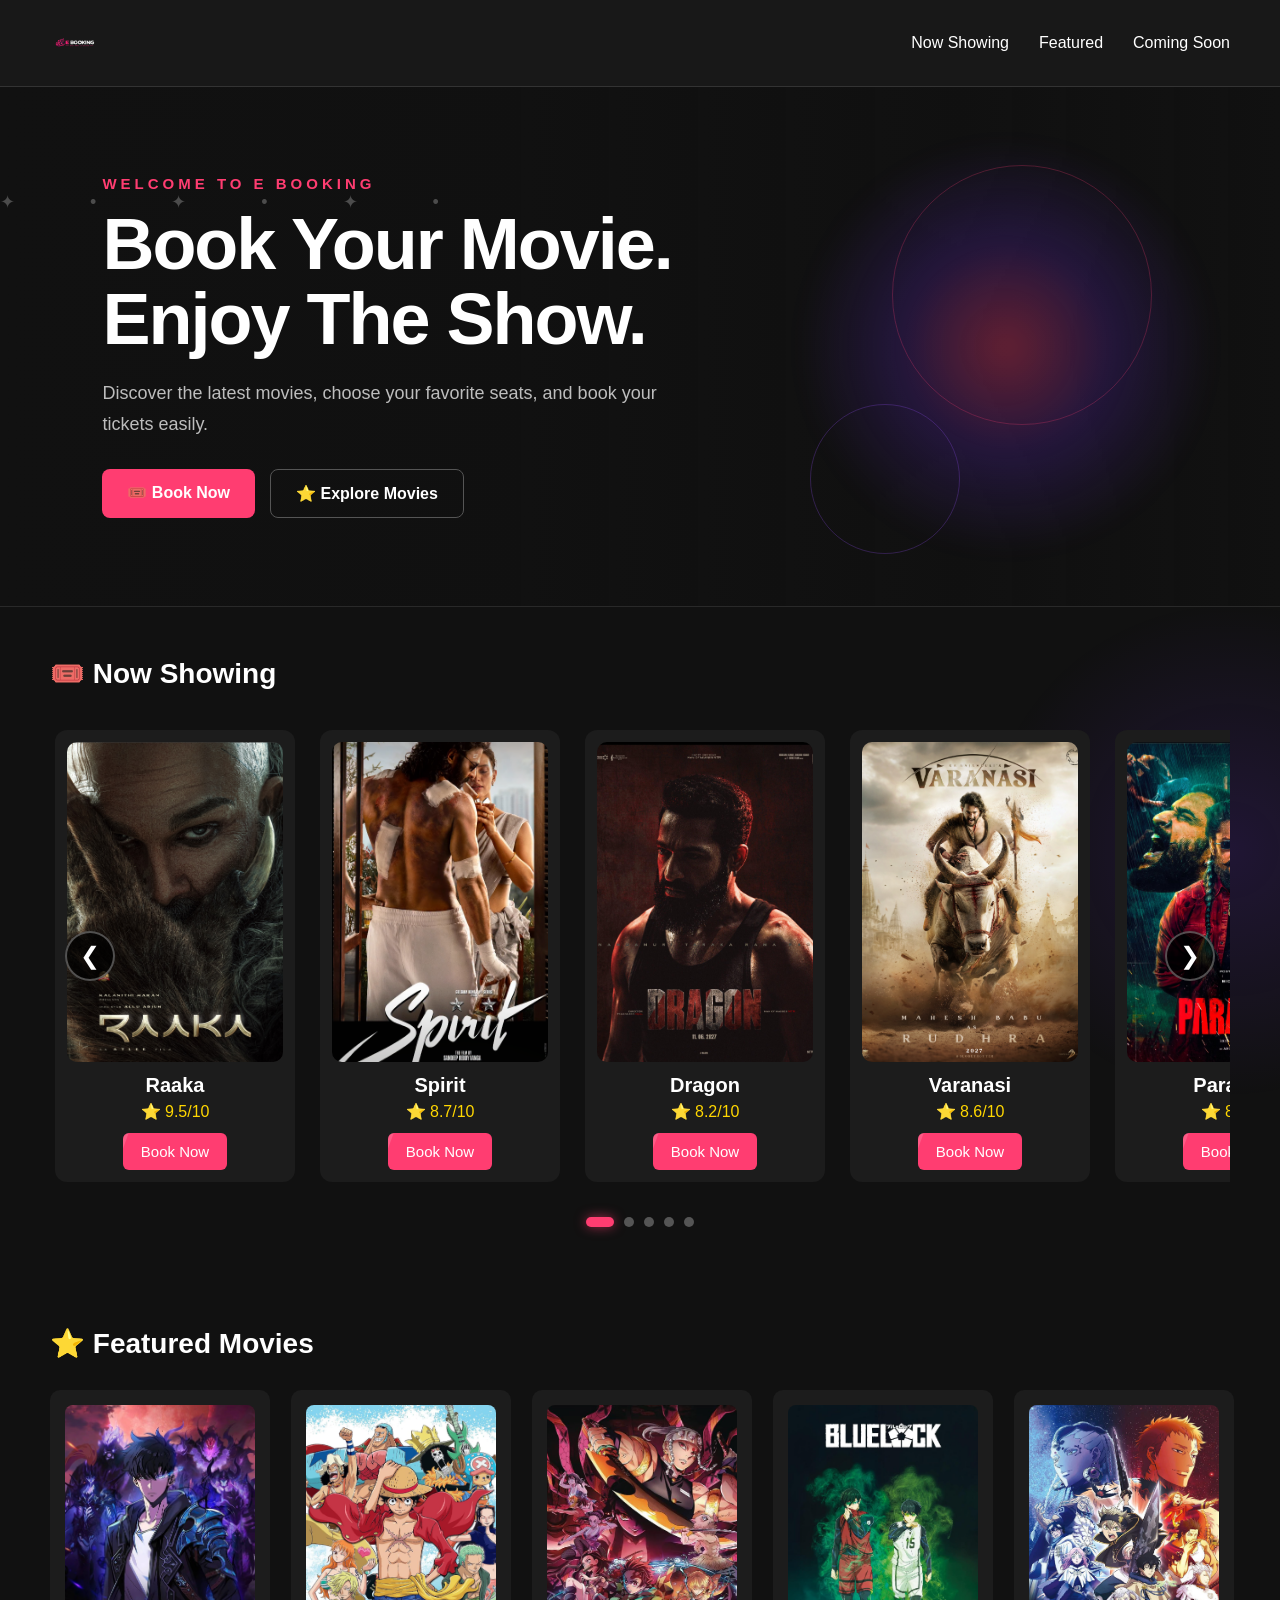
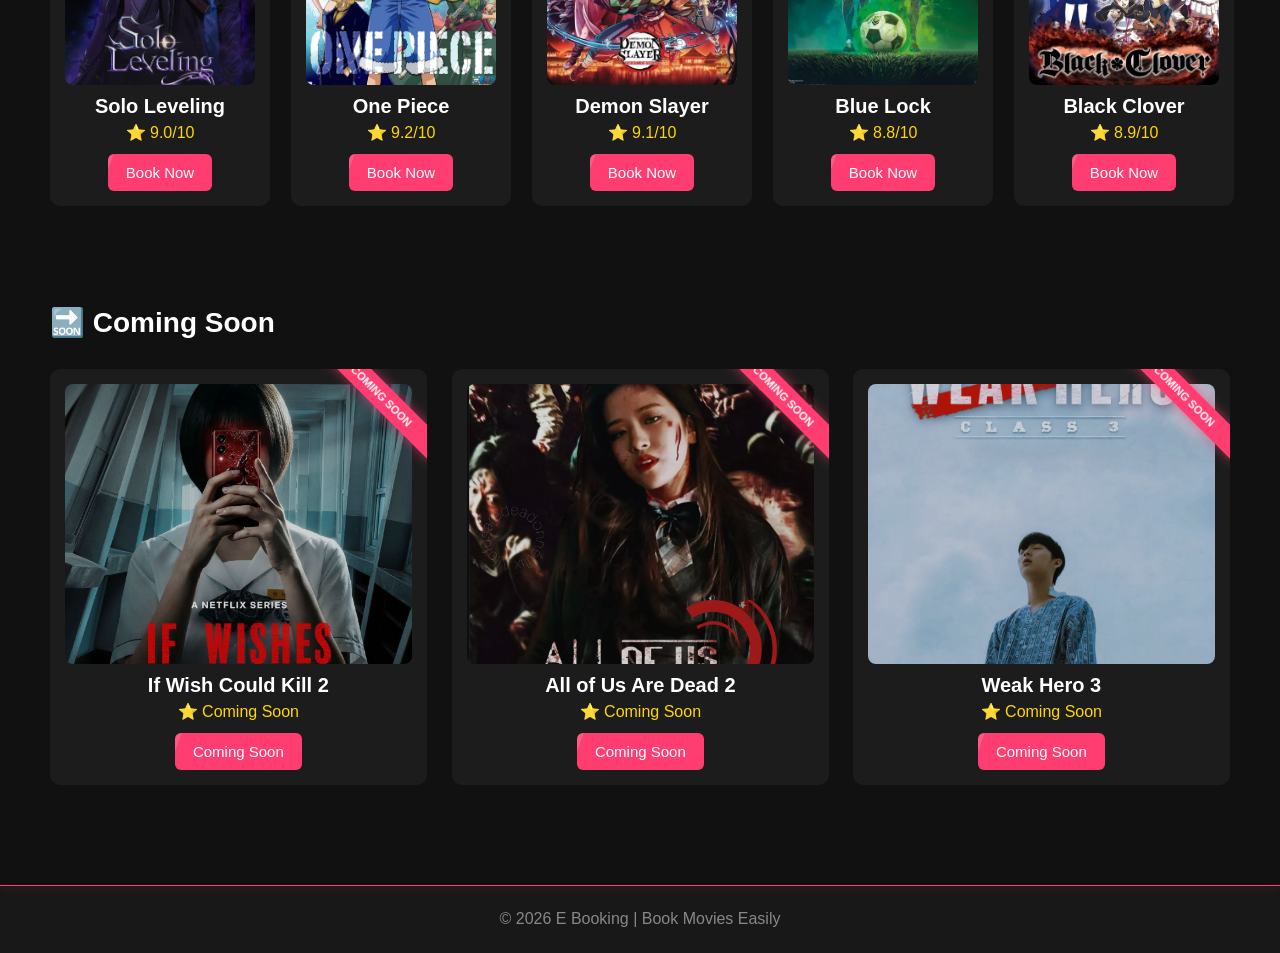
==== commit b72fdfdd: "Update index.html" ====
--- a/index.html
+++ b/index.html
@@ -147,14 +147,14 @@
                     <img src="images/raka.jpg" class="movie-poster">
 
                     <h3>
-                        Raka
+                        Raaka
                     </h3>
 
                     <p>
-                        ⭐ 8.5/10
+                        ⭐ 9.5/10
                     </p>
 
-                    <button onclick="bookMovie('Raka')">
+                    <button onclick="bookMovie('Raaka')">
                         Book Now
                     </button>
 
@@ -466,4 +466,4 @@
 
 </body>
 
-</html>+</html>
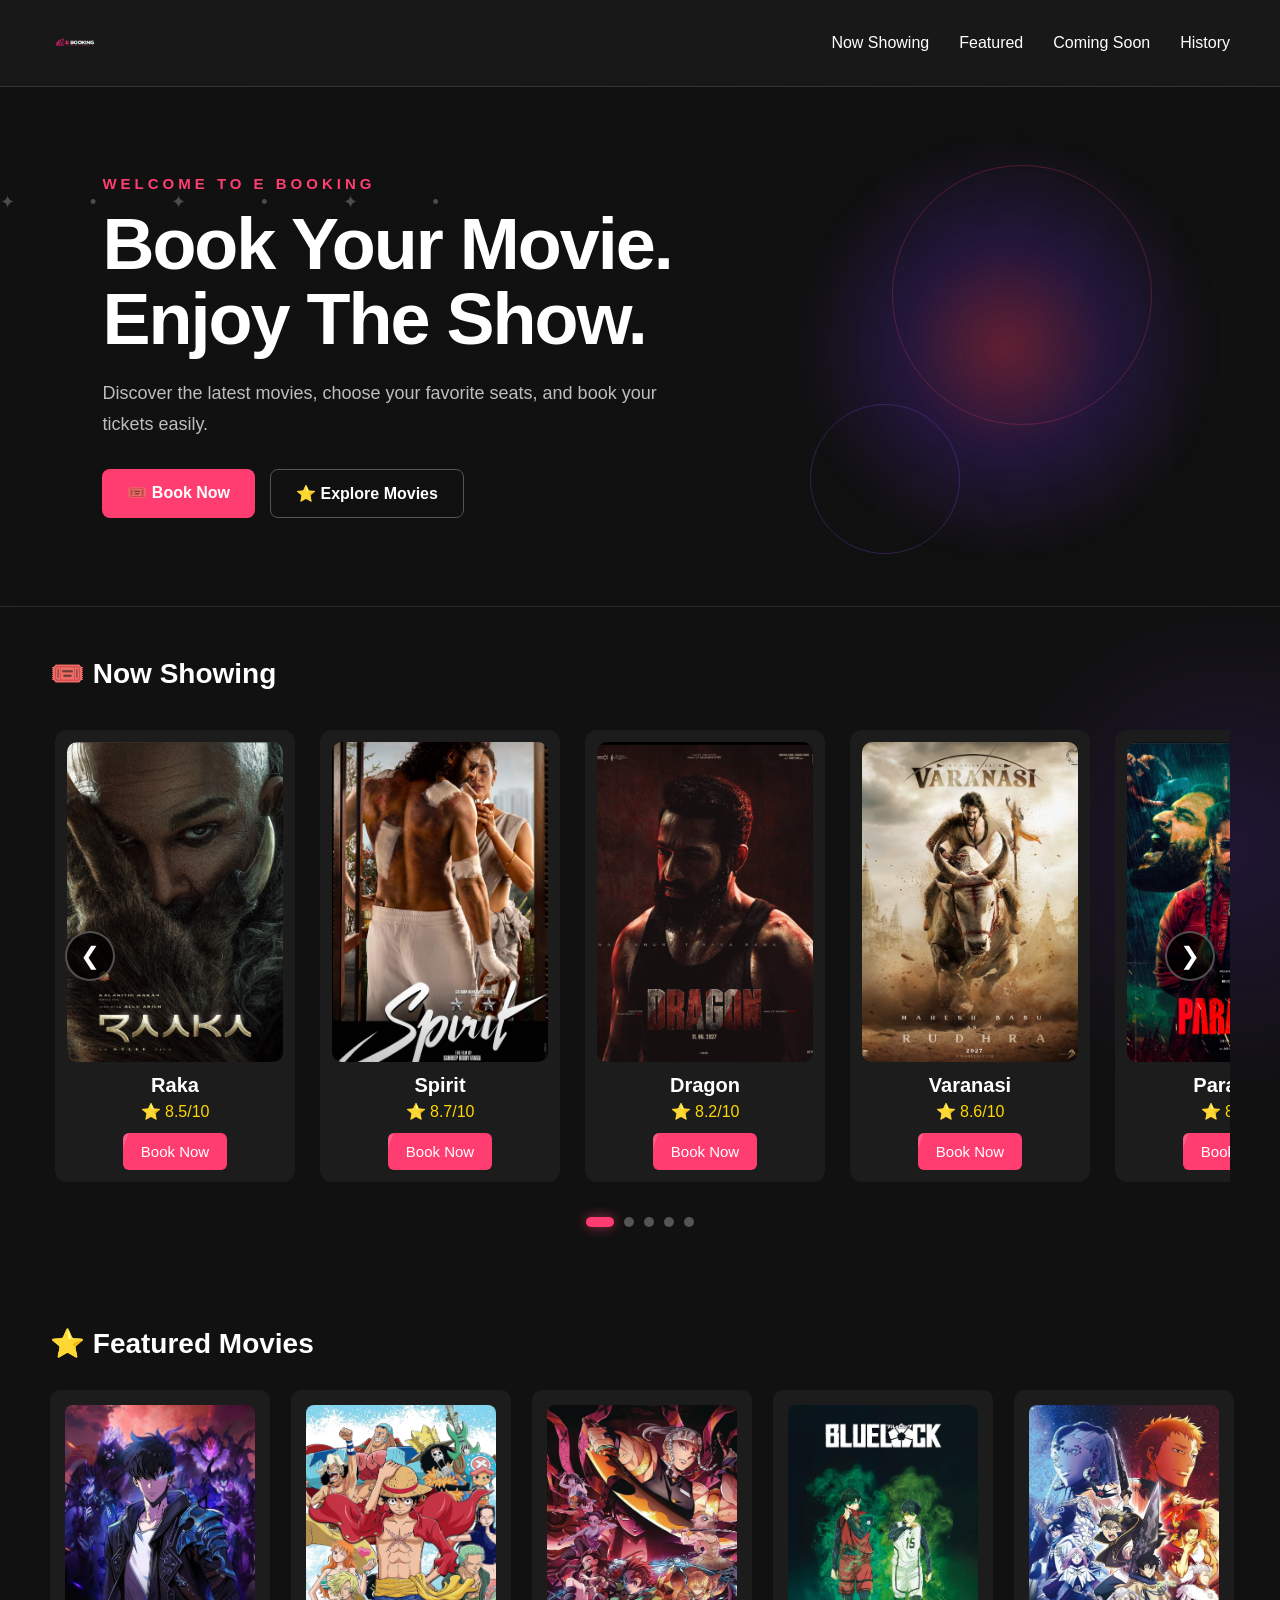
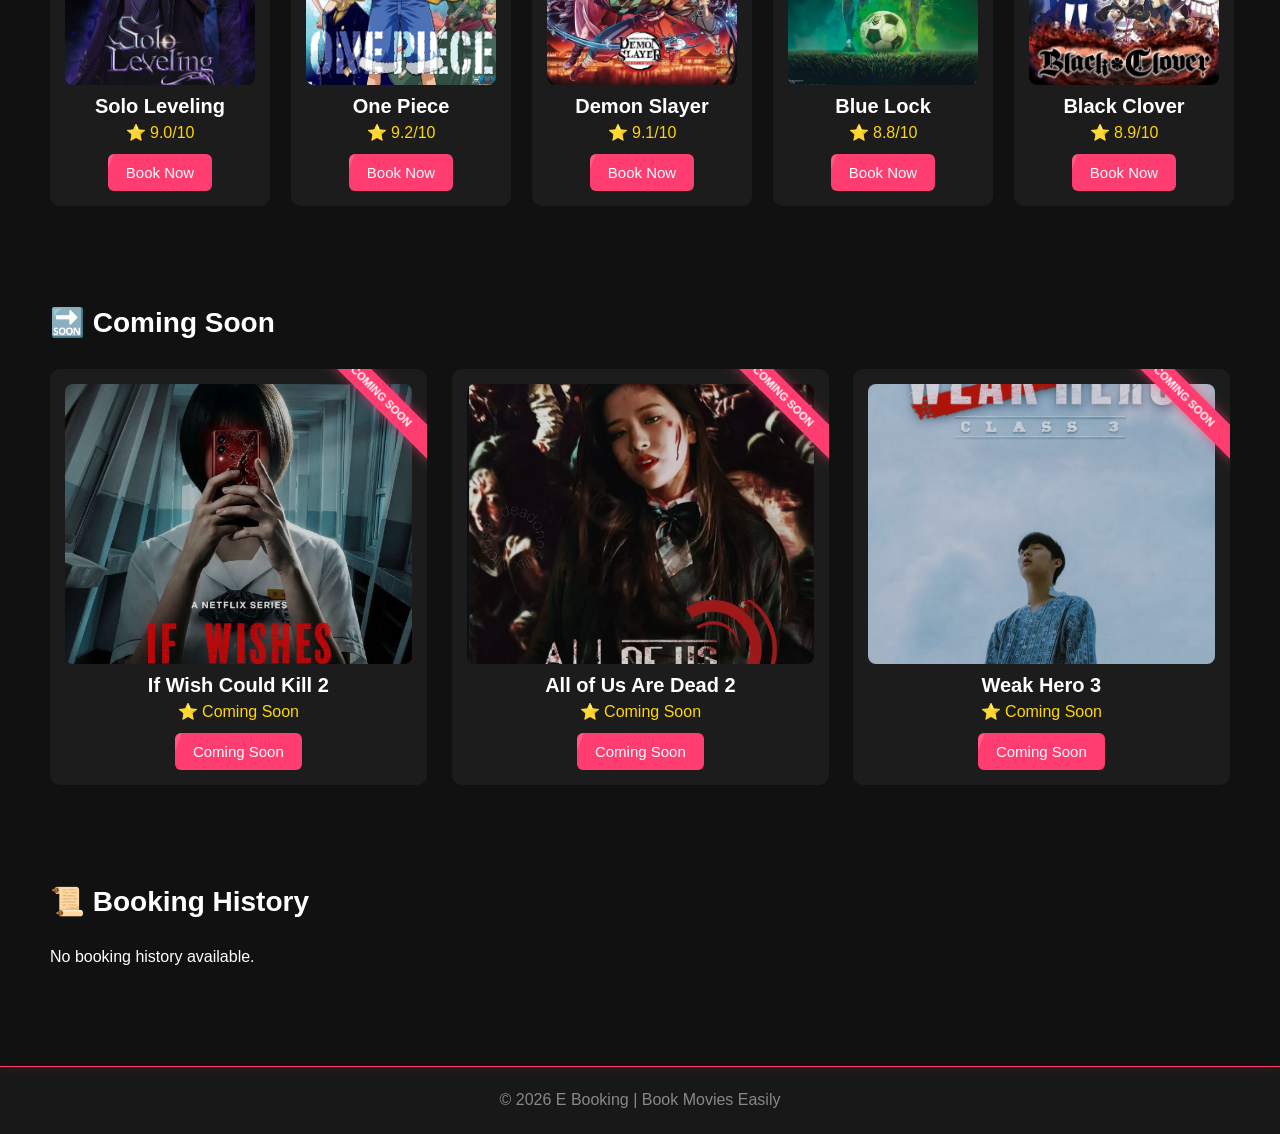
==== commit 9d51f955: "Update index.html" ====
--- a/index.html
+++ b/index.html
@@ -20,9 +20,9 @@
 
         <div class="loading-content">
 
-           <div class="loading-logo">
-    <img src="images/logo.png" alt="E Booking Logo">
-</div>
+            <div class="loading-logo">
+                <img src="images/logo.png" alt="E Booking Logo">
+            </div>
 
             <h1>
                 E BOOKING
@@ -33,9 +33,7 @@
             </p>
 
             <div class="loading-bar">
-
                 <div class="loading-progress"></div>
-
             </div>
 
             <span class="loading-text">
@@ -54,8 +52,8 @@
     <nav class="navbar">
 
         <div class="logo">
-    <img src="images/logo.png" alt="E Booking Logo">
-</div>
+            <img src="images/logo.png" alt="E Booking Logo">
+        </div>
 
         <ul class="nav-links">
 
@@ -69,6 +67,11 @@
 
             <li>
                 <a href="#coming-soon">Coming Soon</a>
+            </li>
+
+            <!-- BOOKING HISTORY -->
+            <li>
+                <a href="#booking-history">History</a>
             </li>
 
         </ul>
@@ -147,14 +150,14 @@
                     <img src="images/raka.jpg" class="movie-poster">
 
                     <h3>
-                        Raaka
+                        Raka
                     </h3>
 
                     <p>
-                        ⭐ 9.5/10
+                        ⭐ 8.5/10
                     </p>
 
-                    <button onclick="bookMovie('Raaka')">
+                    <button onclick="bookMovie('Raka')">
                         Book Now
                     </button>
 
@@ -450,6 +453,27 @@
 
 
     <!-- =========================
+         BOOKING HISTORY
+    ========================= -->
+
+    <section class="movies-section" id="booking-history">
+
+        <h2>
+            📜 Booking History
+        </h2>
+
+        <div id="historyContainer" class="history-container">
+
+            <p class="no-history">
+                No booking history available.
+            </p>
+
+        </div>
+
+    </section>
+
+
+    <!-- =========================
          FOOTER
     ========================= -->
 
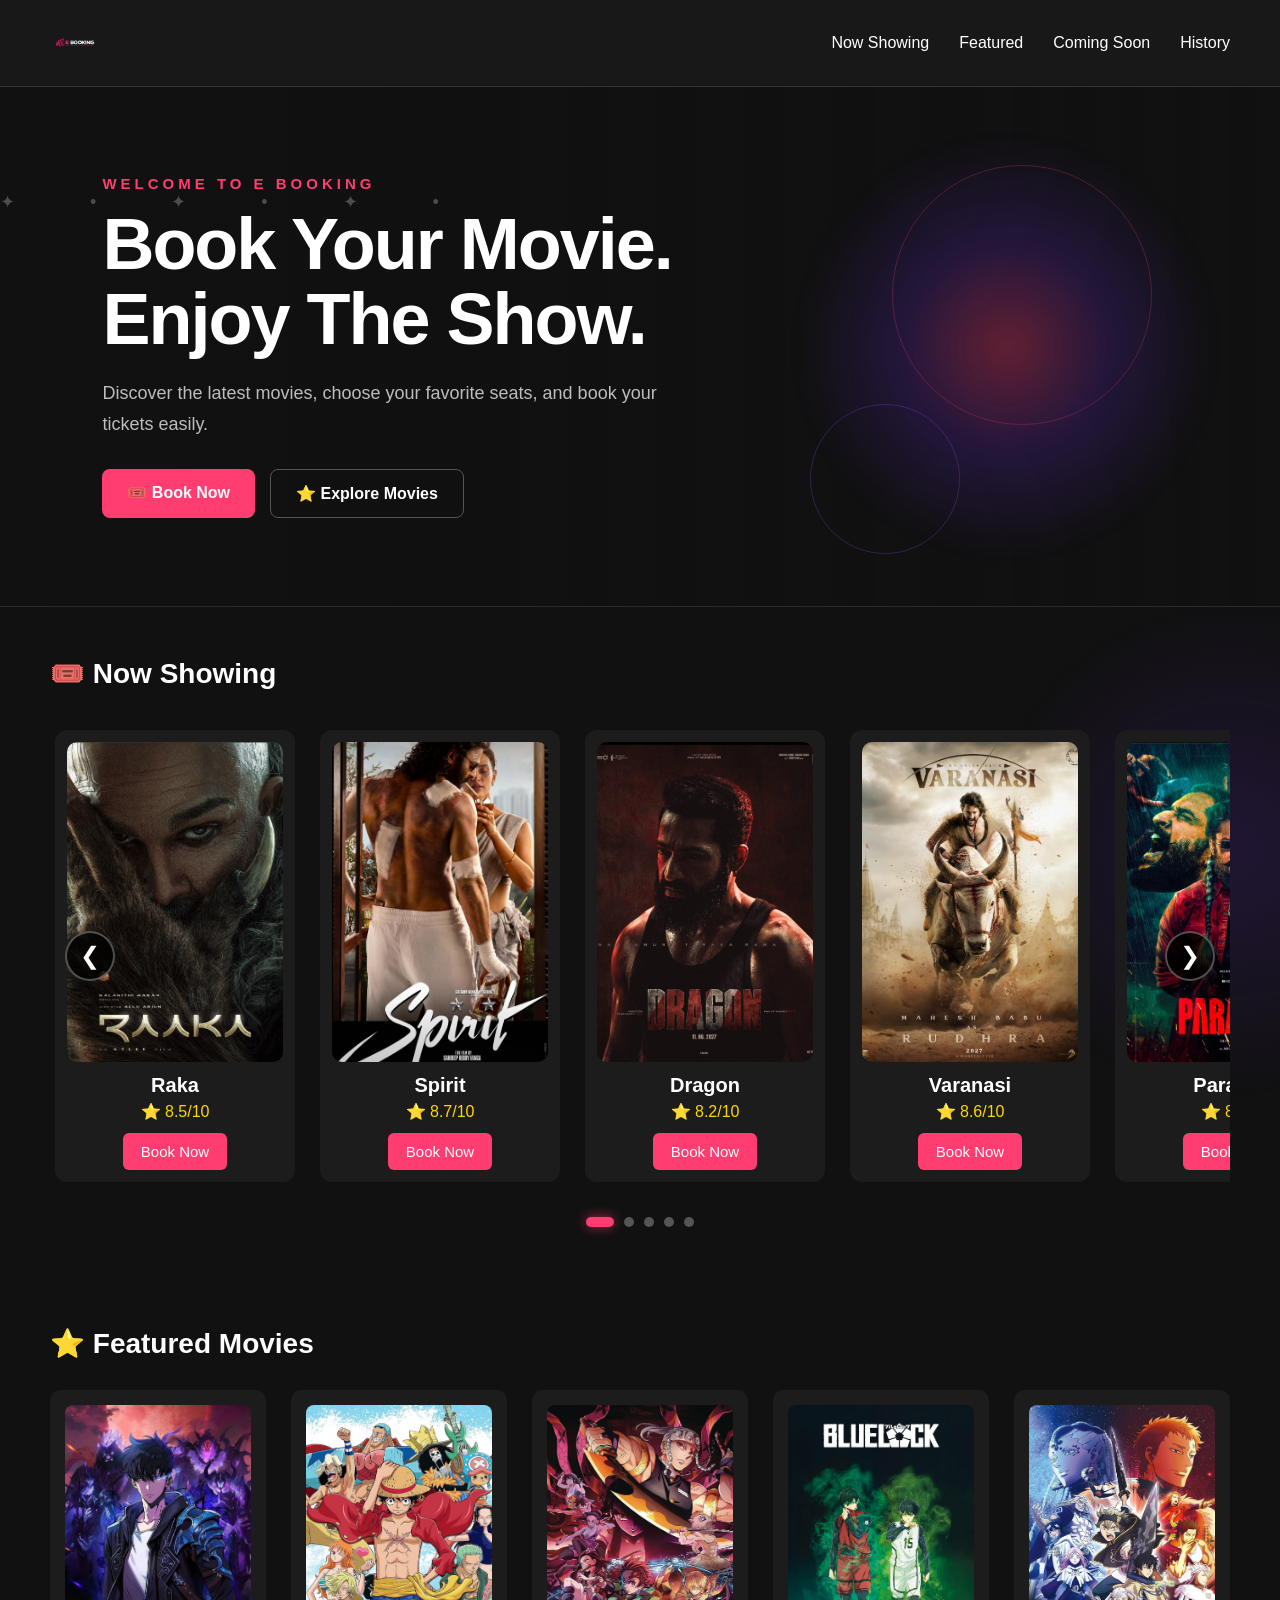
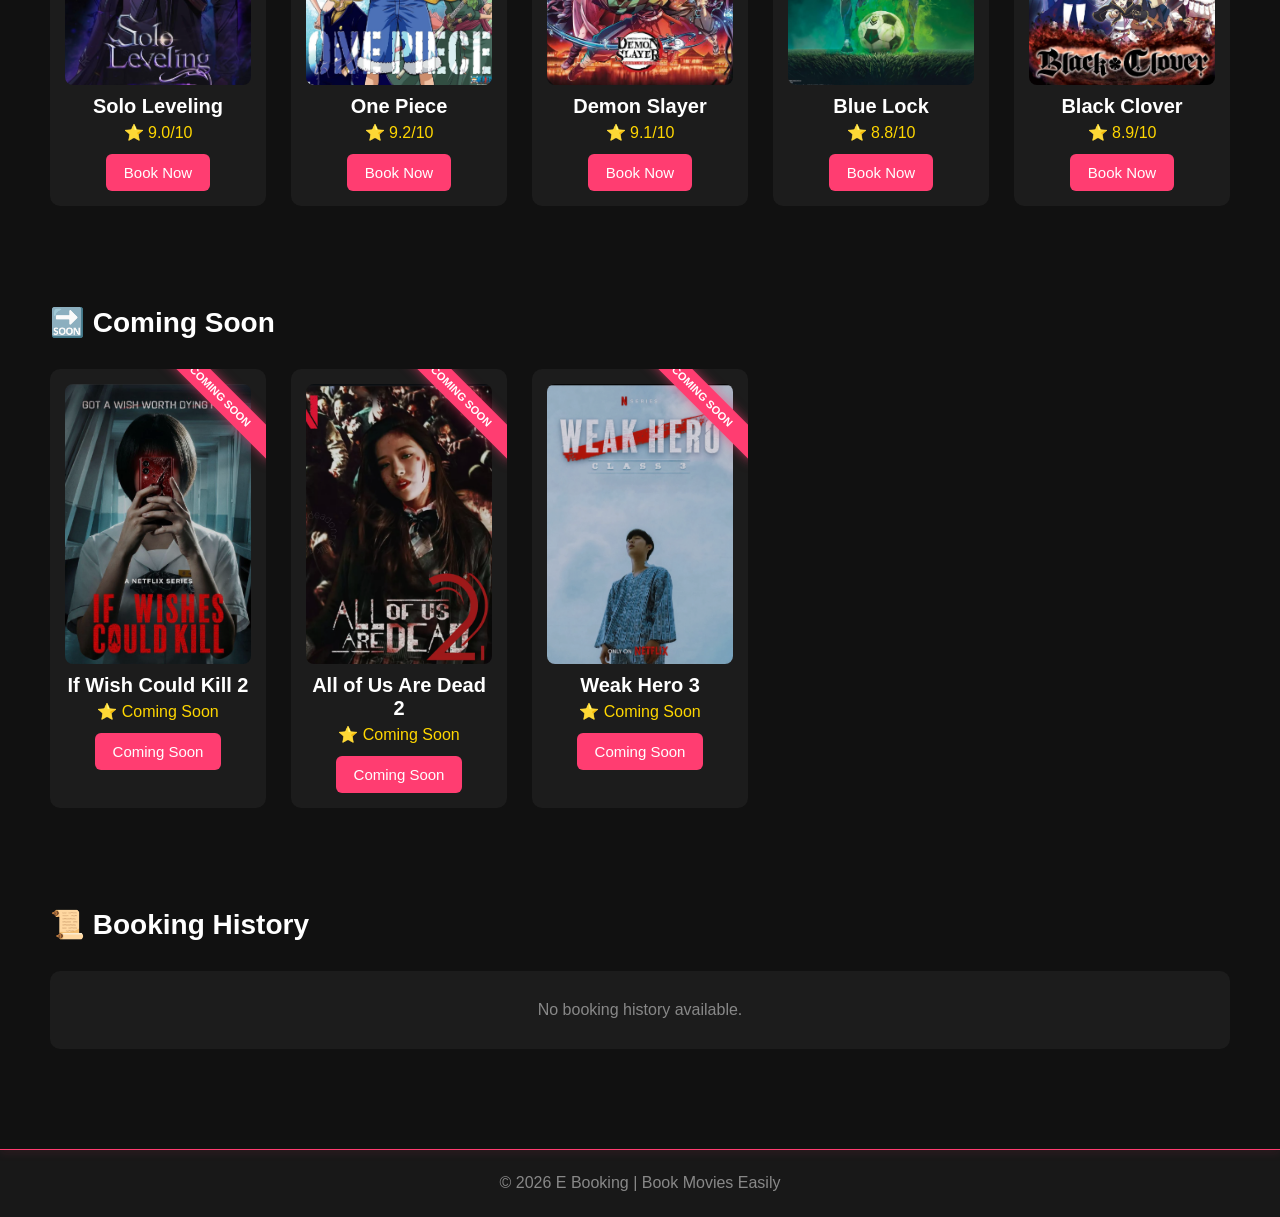
==== commit bcf827ad: "Add files via upload" ====
--- a/index.html
+++ b/index.html
@@ -490,4 +490,4 @@
 
 </body>
 
-</html>
+</html>
--- a/style.css
+++ b/style.css
@@ -47,10 +47,24 @@
     color: #ff3d71;
 
     animation: logoGlow 2s ease-in-out infinite alternate;
-}
+
+    transition:
+        transform 0.3s ease,
+        text-shadow 0.3s ease;
+}
+
+.logo:hover {
+    transform: scale(1.05);
+
+    text-shadow:
+        0 0 10px rgba(255, 61, 113, 0.8),
+        0 0 25px rgba(255, 61, 113, 0.4);
+}
+
 .logo img {
-    width: 60px;
-    height: 60px;
+    width: 50px;
+    height: 50px;
+
     object-fit: contain;
     display: block;
 }
@@ -68,26 +82,32 @@
     color: white;
     font-size: 16px;
 
-    transition: color 0.3s ease;
+    transition:
+        color 0.3s ease,
+        transform 0.3s ease;
 }
 
 .nav-links a::after {
     content: "";
 
     position: absolute;
-    left: 0;
-    bottom: -6px;
+
+    left: 50%;
+    bottom: -8px;
 
     width: 0;
     height: 2px;
 
     background-color: #ff3d71;
 
+    transform: translateX(-50%);
+
     transition: width 0.3s ease;
 }
 
 .nav-links a:hover {
     color: #ff3d71;
+    transform: translateY(-2px);
 }
 
 .nav-links a:hover::after {
@@ -119,8 +139,12 @@
 
 .movie-container {
     display: grid;
-    grid-template-columns: repeat(auto-fit, minmax(200px, 1fr));
+
+    grid-template-columns: repeat(5, minmax(0, 1fr));
+
     gap: 25px;
+
+    width: 100%;
 }
 
 
@@ -129,15 +153,27 @@
 ========================= */
 
 .movie-card {
+    position: relative;
+
+    min-width: 0;
+
+    width: 100%;
+
     background-color: #1c1c1c;
+
     border-radius: 10px;
+
     padding: 15px;
 
     text-align: center;
 
     opacity: 0;
 
-    animation: movieCardIn 0.8s ease-out forwards;
+    overflow: hidden;
+
+    animation:
+        movieCardIn 0.8s ease-out forwards,
+        cardFloat 4s ease-in-out infinite;
 
     transition:
         transform 0.4s ease,
@@ -145,1101 +181,35 @@
 }
 
 .movie-card:nth-child(1) {
-    animation-delay: 0.1s;
+    animation-delay: 0.1s, 2s;
 }
 
 .movie-card:nth-child(2) {
-    animation-delay: 0.2s;
+    animation-delay: 0.2s, 2.3s;
 }
 
 .movie-card:nth-child(3) {
-    animation-delay: 0.3s;
+    animation-delay: 0.3s, 2.6s;
 }
 
 .movie-card:nth-child(4) {
-    animation-delay: 0.4s;
+    animation-delay: 0.4s, 2.9s;
 }
 
 .movie-card:nth-child(5) {
-    animation-delay: 0.5s;
+    animation-delay: 0.5s, 3.2s;
 }
 
 .movie-card:hover {
     transform: translateY(-12px) scale(1.03);
 
     box-shadow:
-        0 15px 35px rgba(255, 61, 113, 0.35);
-}
-
-
-/* =========================
-   POSTER
-========================= */
-
-.movie-poster {
-    width: 100%;
-    height: 280px;
-
-    display: block;
-
-    object-fit: cover;
-
-    background-color: #292929;
-
-    border-radius: 8px;
-
-    margin-bottom: 10px;
-
-    color: #aaa;
-    font-size: 18px;
-    font-weight: bold;
-
-    transition:
-        transform 0.5s ease,
-        filter 0.5s ease;
-}
-
-.movie-card:hover .movie-poster {
-    transform: scale(1.04);
-
-    filter: brightness(1.15);
-}
-
-
-/* =========================
-   MOVIE CARD DETAILS
-========================= */
-
-.movie-card h3 {
-    margin: 10px 0 5px;
-    font-size: 20px;
-
-    transition:
-        color 0.3s ease,
-        transform 0.3s ease;
-}
-
-.movie-card:hover h3 {
-    color: #ff3d71;
-    transform: translateY(-2px);
-}
-
-.movie-card p {
-    margin: 5px 0 12px;
-    color: #ffd700;
-}
-
-
-/* =========================
-   MOVIE BUTTON
-========================= */
-
-.movie-card button {
-    background: #ff3d71;
-    color: white;
-
-    border: none;
-
-    padding: 10px 18px;
-
-    border-radius: 6px;
-
-    cursor: pointer;
-
-    font-size: 15px;
-
-    transition:
-        transform 0.3s ease,
-        box-shadow 0.3s ease,
-        opacity 0.3s ease;
-}
-
-.movie-card button:hover {
-    transform: scale(1.08);
-
-    box-shadow:
-        0 5px 20px rgba(255, 61, 113, 0.45);
-
-    opacity: 0.95;
-}
-
-
-/* =========================
-   CAROUSEL
-========================= */
-
-.carousel {
-    position: relative;
-    width: 100%;
-
-    overflow: hidden;
-
-    padding: 10px 5px;
-}
-
-.carousel-track {
-    display: flex;
-
-    gap: 25px;
-
-    width: max-content;
-
-    transition:
-        transform 0.7s cubic-bezier(0.4, 0, 0.2, 1);
-}
-
-.carousel-track .movie-card {
-    width: 240px;
-    min-width: 240px;
-
-    background-color: #1c1c1c;
-
-    border-radius: 12px;
-
-    padding: 12px;
-
-    text-align: center;
-
-    transition:
-        transform 0.4s ease,
-        box-shadow 0.4s ease;
-}
-
-.carousel-track .movie-card:hover {
-    transform:
-        translateY(-10px)
-        scale(1.03);
-
-    box-shadow:
-        0 15px 35px rgba(255, 61, 113, 0.35);
-}
-
-
-/* =========================
-   CAROUSEL POSTER
-========================= */
-
-.carousel-track .movie-poster {
-    width: 100%;
-    height: 320px;
-
-    display: block;
-
-    object-fit: cover;
-
-    border-radius: 10px;
-
-    margin-bottom: 12px;
-}
-
-
-/* =========================
-   CAROUSEL ARROWS
-========================= */
-
-.carousel-btn {
-    position: absolute;
-
-    top: 50%;
-
-    transform: translateY(-50%);
-
-    z-index: 10;
-
-    width: 50px;
-    height: 50px;
-
-    border: 2px solid rgba(255, 255, 255, 0.3);
-
-    border-radius: 50%;
-
-    background-color: rgba(0, 0, 0, 0.75);
-
-    color: white;
-
-    font-size: 24px;
-
-    cursor: pointer;
-
-    transition:
-        background-color 0.3s ease,
-        transform 0.3s ease,
-        box-shadow 0.3s ease;
-}
-
-.carousel-btn:hover {
-    background-color: #ff3d71;
-
-    border-color: #ff3d71;
-
-    transform:
-        translateY(-50%)
-        scale(1.15);
-
-    box-shadow:
-        0 0 20px rgba(255, 61, 113, 0.5);
-}
-
-.carousel-btn.left {
-    left: 15px;
-}
-
-.carousel-btn.right {
-    right: 15px;
-}
-
-
-/* =========================
-   CAROUSEL DOTS
-========================= */
-
-.carousel-dots {
-    display: flex;
-
-    justify-content: center;
-    align-items: center;
-
-    gap: 10px;
-
-    margin-top: 25px;
-}
-
-.dot {
-    width: 10px;
-    height: 10px;
-
-    background-color: #555;
-
-    border-radius: 50%;
-
-    cursor: pointer;
-
-    transition:
-        width 0.3s ease,
-        background-color 0.3s ease,
-        transform 0.3s ease;
-}
-
-.dot:hover {
-    transform: scale(1.3);
-}
-
-.dot.active {
-    width: 28px;
-
-    border-radius: 10px;
-
-    background-color: #ff3d71;
-
-    box-shadow:
-        0 0 12px rgba(255, 61, 113, 0.6);
-}
-
-
-/* =========================
-   FOOTER
-========================= */
-
-footer {
-    margin-top: 50px;
-
-    padding: 25px;
-
-    text-align: center;
-
-    background-color: #181818;
-
-    color: #888;
-}
-
-
-/* =========================
-   SEAT SELECTION
-========================= */
-
-.seat-container {
-    display: grid;
-
-    grid-template-columns:
-        repeat(5, 1fr);
-
-    gap: 12px;
-
-    margin-top: 15px;
-    margin-bottom: 25px;
-
-    max-width: 400px;
-    margin-left: auto;
-    margin-right: auto;
-}
-
-.seat {
-    padding: 12px;
-
-    border: none;
-
-    border-radius: 6px;
-
-    background-color: #292929;
-
-    color: white;
-
-    cursor: pointer;
-
-    transition:
-        transform 0.25s ease,
-        background-color 0.25s ease,
-        box-shadow 0.25s ease;
-}
-
-.seat:hover {
-    background-color: #444;
-
-    transform: translateY(-3px);
-}
-
-.seat.selected {
-    background-color: #ff3d71;
-
-    color: white;
-
-    transform: scale(1.08);
-
-    box-shadow:
-        0 0 15px rgba(255, 61, 113, 0.6);
-
-    animation: seatSelect 0.3s ease;
-}
-
-
-/* =========================
-   BOOKING SUMMARY
-========================= */
-
-.booking-summary {
-    margin-top: 25px;
-
-    padding: 20px;
-
-    background-color: #292929;
-
-    border-radius: 10px;
-
-    animation: summaryIn 0.8s ease-out;
-}
-
-.booking-summary h2 {
-    margin-bottom: 15px;
-}
-
-.booking-summary p {
-    margin: 10px 0;
-
-    font-size: 17px;
-}
-
-.booking-summary span {
-    color: #ff3d71;
-
-    font-weight: bold;
-}
-
-
-/* =========================
-   BOOKING PAGE
-========================= */
-
-.booking-section {
-    min-height: 100vh;
-
-    padding: 50px 20px;
-
-    text-align: center;
-}
-
-.booking-section > h1 {
-    font-size: 32px;
-
-    margin-bottom: 35px;
-
-    color: #ff3d71;
-
-    animation: titleIn 0.8s ease-out;
-}
-
-.booking-container {
-    max-width: 600px;
-
-    margin: auto;
-
-    padding: 30px;
-
-    background-color: #1c1c1c;
-
-    border-radius: 15px;
-
-    box-shadow:
-        0 10px 30px rgba(0, 0, 0, 0.5);
-
-    animation: containerIn 0.8s ease-out;
-}
-
-.booking-container h2 {
-    text-align: left;
-
-    margin-top: 20px;
-
-    margin-bottom: 10px;
-
-    font-size: 18px;
-}
-
-.booking-container select,
-.booking-container input {
-    width: 100%;
-
-    padding: 13px;
-
-    border: 1px solid #444;
-
-    border-radius: 7px;
-
-    background-color: #292929;
-
-    color: white;
-
-    font-size: 16px;
-
-    outline: none;
-
-    transition:
-        border-color 0.3s ease,
-        box-shadow 0.3s ease;
-}
-
-.booking-container select:focus,
-.booking-container input:focus {
-    border-color: #ff3d71;
-
-    box-shadow:
-        0 0 10px rgba(255, 61, 113, 0.25);
-}
-
-
-/* =========================
-   CONFIRM BUTTON
-========================= */
-
-.confirm-btn {
-    width: 100%;
-
-    margin-top: 25px;
-
-    padding: 14px;
-
-    border: none;
-
-    border-radius: 7px;
-
-    background-color: #ff3d71
-    ;
-
-    color: white;
-
-    font-size: 17px;
-
-    font-weight: bold;
-
-    cursor: pointer;
-
-    transition:
-        transform 0.3s ease,
-        box-shadow 0.3s ease;
-}
-
-.confirm-btn:hover {
-    transform: scale(1.03);
-
-    box-shadow:
-        0 8px 25px rgba(255, 61, 113, 0.4);
-}
-
-
-/* =========================
-   CINEMA SCREEN
-========================= */
-
-.cinema-screen {
-    width: 80%;
-
-    margin: 25px auto 30px;
-
-    padding: 10px;
-
-    background-color: #eee;
-
-    color: #111;
-
-    font-weight: bold;
-
-    border-radius: 50% 50% 5px 5px;
-
-    box-shadow:
-        0 5px 20px rgba(255, 255, 255, 0.25);
-
-    text-align: center;
-
-    animation: screenGlow 2s ease-in-out infinite alternate;
-}
-
-
-/* =========================
-   SEAT LEGEND
-========================= */
-
-.seat-legend {
-    display: flex;
-
-    justify-content: center;
-
-    gap: 20px;
-
-    margin-top: 25px;
-
-    flex-wrap: wrap;
-}
-
-.seat-legend div {
-    display: flex;
-
-    align-items: center;
-
-    gap: 7px;
-
-    font-size: 14px;
-}
-
-.legend-seat {
-    width: 18px;
-    height: 18px;
-
-    display: inline-block;
-
-    border-radius: 4px;
-}
-
-.legend-seat.available {
-    background-color: #292929;
-}
-
-.legend-seat.selected-seat {
-    background-color: #ff3d71;
-}
-
-.legend-seat.occupied {
-    background-color: #555;
-}
-
-
-/* =========================
-   CONFIRMATION PAGE
-========================= */
-
-.confirmation-section {
-    min-height: 100vh;
-
-    padding: 60px 20px;
-
-    display: flex;
-
-    justify-content: center;
-
-    align-items: flex-start;
-}
-
-.confirmation-card {
-    width: 100%;
-
-    max-width: 550px;
-
-    padding: 35px;
-
-    background-color: #1c1c1c;
-
-    border-radius: 15px;
-
-    text-align: center;
-
-    box-shadow:
-        0 10px 30px rgba(0, 0, 0, 0.5);
-
-    animation: confirmationIn 0.9s ease-out;
-}
-
-.success-icon {
-    width: 70px;
-    height: 70px;
-
-    margin: 0 auto 20px;
-
-    display: flex;
-
-    justify-content: center;
-
-    align-items: center;
-
-    background-color: #2e7d32;
-
-    border-radius: 50%;
-
-    color: white;
-
-    font-size: 40px;
-
-    font-weight: bold;
-
-    animation: successPop 0.7s ease-out;
-}
-
-.confirmation-card h1 {
-    margin-bottom: 10px;
-
-    color: #ff3d71;
-
-    animation: titleIn 0.8s ease-out;
-}
-
-.success-message {
-    color: #aaa;
-
-    margin-bottom: 30px;
-}
-
-.confirmation-details {
-    background-color: #292929;
-
-    border-radius: 10px;
-
-    padding: 20px;
-
-    text-align: left;
-
-    animation: summaryIn 0.8s ease-out 0.2s both;
-}
-
-.detail {
-    display: flex;
-
-    justify-content: space-between;
-
-    gap: 20px;
-
-    padding: 15px 0;
-
-    border-bottom: 1px solid #444;
-
-    transition:
-        padding-left 0.3s ease,
-        background-color 0.3s ease;
-}
-
-.detail:hover {
-    padding-left: 8px;
-}
-
-.detail:last-child {
-    border-bottom: none;
-}
-
-.detail span {
-    color: #aaa;
-}
-
-.detail strong {
-    color: white;
-
-    text-align: right;
-}
-
-.detail.total strong {
-    color: #ff3d71;
-
-    font-size: 20px;
-}
-
-.thank-you {
-    margin: 25px 0;
-
-    color: #ccc;
-}
-
-.home-btn {
-    width: 100%;
-
-    padding: 14px;
-
-    border: none;
-
-    border-radius: 7px;
-
-    background-color: #ff3d71;
-
-    color: white;
-
-    font-size: 17px;
-
-    font-weight: bold;
-
-    cursor: pointer;
-
-    transition:
-        transform 0.3s ease,
-        box-shadow 0.3s ease;
-}
-
-.home-btn:hover {
-    transform: scale(1.03);
-
-    box-shadow:
-        0 8px 25px rgba(255, 61, 113, 0.4);
-}
-
-
-/* =========================
-   KEYFRAME ANIMATIONS
-========================= */
-
-@keyframes navbarIn {
-
-    from {
-        opacity: 0;
-        transform: translateY(-30px);
-    }
-
-    to {
-        opacity: 1;
-        transform: translateY(0);
-    }
-
-}
-
-
-@keyframes logoGlow {
-
-    from {
-        text-shadow:
-            0 0 5px rgba(255, 61, 113, 0.2);
-    }
-
-    to {
-        text-shadow:
-            0 0 18px rgba(255, 61, 113, 0.7);
-    }
-
-}
-
-
-@keyframes sectionIn {
-
-    from {
-        opacity: 0;
-        transform: translateY(30px);
-    }
-
-    to {
-        opacity: 1;
-        transform: translateY(0);
-    }
-
-}
-
-
-@keyframes titleIn {
-
-    from {
-        opacity: 0;
-        transform: translateY(20px);
-    }
-
-    to {
-        opacity: 1;
-        transform: translateY(0);
-    }
-
-}
-
-
-@keyframes movieCardIn {
-
-    from {
-        opacity: 0;
-        transform: translateY(40px) scale(0.96);
-    }
-
-    to {
-        opacity: 1;
-        transform: translateY(0) scale(1);
-    }
-
-}
-
-
-@keyframes seatSelect {
-
-    0% {
-        transform: scale(0.9);
-    }
-
-    60% {
-        transform: scale(1.12);
-    }
-
-    100% {
-        transform: scale(1.08);
-    }
-
-}
-
-
-@keyframes summaryIn {
-
-    from {
-        opacity: 0;
-        transform: translateY(20px);
-    }
-
-    to {
-        opacity: 1;
-        transform: translateY(0);
-    }
-
-}
-
-
-@keyframes containerIn {
-
-    from {
-        opacity: 0;
-        transform: translateY(35px) scale(0.98);
-    }
-
-    to {
-        opacity: 1;
-        transform: translateY(0) scale(1);
-    }
-
-}
-
-
-@keyframes screenGlow {
-
-    from {
-        box-shadow:
-            0 5px 20px rgba(255, 255, 255, 0.15);
-    }
-
-    to {
-        box-shadow:
-            0 5px 30px rgba(255, 255, 255, 0.45);
-    }
-
-}
-
-
-@keyframes confirmationIn {
-
-    from {
-        opacity: 0;
-        transform: translateY(50px) scale(0.95);
-    }
-
-    to {
-        opacity: 1;
-        transform: translateY(0) scale(1);
-    }
-
-}
-
-
-@keyframes successPop {
-
-    0% {
-        opacity: 0;
-        transform: scale(0);
-    }
-
-    60% {
-        transform: scale(1.15);
-    }
-
-    100% {
-        opacity: 1;
-        transform: scale(1);
-    }
-
-}
-
-
-/* =========================
-   MOBILE
-========================= */
-
-@media (max-width: 768px) {
-
-    .navbar {
-        padding: 15px 20px;
-    }
-
-    .nav-links {
-        gap: 15px;
-    }
-
-    .movies-section {
-        padding: 30px 20px;
-    }
-
-    .carousel-track {
-        gap: 15px;
-    }
-
-    .carousel-track .movie-card {
-        width: 180px;
-        min-width: 180px;
-    }
-
-    .carousel-track .movie-poster {
-        height: 240px;
-    }
-
-    .carousel-btn {
-        width: 38px;
-        height: 38px;
-
-        font-size: 18px;
-    }
-
-    .booking-container {
-        padding: 20px;
-    }
-
-}
-
-
-/* =========================
-   REDUCE MOTION
-========================= */
-
-@media (prefers-reduced-motion: reduce) {
-
-    *,
-    *::before,
-    *::after {
-        animation-duration: 0.01ms !important;
-        animation-iteration-count: 1 !important;
-        transition-duration: 0.01ms !important;
-    }
-
-}
-/* =========================
-   CINEMATIC BACKGROUND
-========================= */
-
-body {
-    position: relative;
-    overflow-x: hidden;
-}
-
-body::before {
-    content: "";
-
-    position: fixed;
-
-    top: -200px;
-    left: -200px;
-
-    width: 500px;
-    height: 500px;
-
-    background: radial-gradient(
-        circle,
-        rgba(255, 61, 113, 0.18),
-        transparent 70%
-    );
-
-    border-radius: 50%;
-
-    pointer-events: none;
-
-    z-index: -1;
-
-    animation: backgroundGlow 8s ease-in-out infinite alternate;
-}
-
-body::after {
-    content: "";
-
-    position: fixed;
-
-    right: -200px;
-    bottom: -200px;
-
-    width: 500px;
-    height: 500px;
-
-    background: radial-gradient(
-        circle,
-        rgba(120, 50, 255, 0.15),
-        transparent 70%
-    );
-
-    border-radius: 50%;
-
-    pointer-events: none;
-
-    z-index: -1;
-
-    animation: backgroundGlow2 10s ease-in-out infinite alternate;
-}
-
-
-/* =========================
-   BACKGROUND ANIMATIONS
-========================= */
-
-@keyframes backgroundGlow {
-
-    from {
-        transform: translate(0, 0) scale(1);
-    }
-
-    to {
-        transform: translate(120px, 80px) scale(1.3);
-    }
-
-}
-
-
-@keyframes backgroundGlow2 {
-
-    from {
-        transform: translate(0, 0) scale(1);
-    }
-
-    to {
-        transform: translate(-100px, -80px) scale(1.25);
-    }
-
-}
-/* =========================
-   CINEMATIC MOVIE EFFECT
-========================= */
-
-.movie-card {
-    position: relative;
-    overflow: hidden;
-}
-
-/* Light sweep across the card */
+        0 0 10px rgba(255, 61, 113, 0.3),
+        0 0 30px rgba(255, 61, 113, 0.15);
+}
+
+
+/* Light sweep across card */
 
 .movie-card::before {
     content: "";
@@ -1264,6 +234,8 @@
     pointer-events: none;
 
     transition: left 0.8s ease;
+
+    z-index: 3;
 }
 
 .movie-card:hover::before {
@@ -1271,29 +243,709 @@
 }
 
 
-/* Poster zoom */
+/* =========================
+   POSTER
+========================= */
+
+.movie-poster {
+    width: 100%;
+    height: 280px;
+
+    display: block;
+
+    object-fit: cover;
+
+    background-color: #292929;
+
+    border-radius: 8px;
+
+    margin-bottom: 10px;
+
+    color: #aaa;
+
+    font-size: 18px;
+    font-weight: bold;
+
+    transition:
+        transform 0.5s ease,
+        filter 0.5s ease;
+}
 
 .movie-card:hover .movie-poster {
-    transform: scale(1.06);
-}
-
-
-/* Movie title glow */
+    transform: scale(1.08);
+
+    filter:
+        brightness(1.1)
+        contrast(1.05)
+        saturate(1.15);
+}
+
+
+/* =========================
+   MOVIE CARD DETAILS
+========================= */
+
+.movie-card h3 {
+    margin: 10px 0 5px;
+
+    font-size: 20px;
+
+    transition:
+        color 0.3s ease,
+        transform 0.3s ease,
+        text-shadow 0.3s ease;
+}
 
 .movie-card:hover h3 {
+    color: #ff3d71;
+
+    transform: translateY(-2px);
+
     text-shadow:
-        0 0 8px rgba(255, 61, 113, 0.6);
-}
-
-
-/* Button animation */
+        0 0 8px rgba(255, 61, 113, 0.7);
+}
+
+.movie-card p {
+    margin: 5px 0 12px;
+
+    color: #ffd700;
+}
+
+
+/* =========================
+   MOVIE BUTTON
+========================= */
 
 .movie-card button {
     position: relative;
+
     overflow: hidden;
-}
-
-.movie-card button::after {
+
+    background: #ff3d71;
+
+    color: white;
+
+    border: none;
+
+    padding: 10px 18px;
+
+    border-radius: 6px;
+
+    cursor: pointer;
+
+    font-size: 15px;
+
+    transition:
+        transform 0.3s ease,
+        box-shadow 0.3s ease,
+        opacity 0.3s ease;
+}
+
+.movie-card button:hover {
+    transform: translateY(-3px);
+
+    box-shadow:
+        0 0 12px rgba(255, 61, 113, 0.7),
+        0 0 25px rgba(255, 61, 113, 0.3);
+
+    opacity: 0.95;
+}
+
+.movie-card button::before {
+    content: "";
+
+    position: absolute;
+
+    top: 0;
+    left: -120%;
+
+    width: 60%;
+    height: 100%;
+
+    background: rgba(255, 255, 255, 0.25);
+
+    transform: skewX(-25deg);
+
+    transition: left 0.5s ease;
+}
+
+.movie-card button:hover::before {
+    left: 140%;
+}
+
+.movie-card button:active {
+    transform: scale(0.95);
+}
+
+
+/* =========================
+   CAROUSEL
+========================= */
+
+.carousel {
+    position: relative;
+
+    width: 100%;
+
+    overflow: hidden;
+
+    padding: 10px 5px;
+}
+
+.carousel-track {
+    display: flex;
+
+    gap: 25px;
+
+    width: max-content;
+
+    transition:
+        transform 0.7s cubic-bezier(0.4, 0, 0.2, 1);
+}
+
+.carousel-track .movie-card {
+    width: 240px;
+    min-width: 240px;
+
+    background-color: #1c1c1c;
+
+    border-radius: 12px;
+
+    padding: 12px;
+
+    text-align: center;
+
+    opacity: 1;
+
+    animation: none;
+
+    transition:
+        transform 0.4s ease,
+        box-shadow 0.4s ease;
+}
+
+.carousel-track .movie-card:hover {
+    transform:
+        translateY(-10px)
+        scale(1.03);
+
+    box-shadow:
+        0 15px 35px rgba(255, 61, 113, 0.35);
+}
+
+
+/* =========================
+   CAROUSEL POSTER
+========================= */
+
+.carousel-track .movie-poster {
+    width: 100%;
+    height: 320px;
+
+    display: block;
+
+    object-fit: cover;
+
+    border-radius: 10px;
+
+    margin-bottom: 12px;
+}
+
+
+/* =========================
+   CAROUSEL ARROWS
+========================= */
+
+.carousel-btn {
+    position: absolute;
+
+    top: 50%;
+
+    transform: translateY(-50%);
+
+    z-index: 10;
+
+    width: 50px;
+    height: 50px;
+
+    border: 2px solid rgba(255, 255, 255, 0.3);
+
+    border-radius: 50%;
+
+    background-color: rgba(0, 0, 0, 0.75);
+
+    color: white;
+
+    font-size: 24px;
+
+    cursor: pointer;
+
+    transition:
+        background-color 0.3s ease,
+        transform 0.3s ease,
+        box-shadow 0.3s ease;
+}
+
+.carousel-btn:hover {
+    background-color: #ff3d71;
+
+    border-color: #ff3d71;
+
+    transform:
+        translateY(-50%)
+        scale(1.15);
+
+    box-shadow:
+        0 0 20px rgba(255, 61, 113, 0.5);
+}
+
+.carousel-btn.left {
+    left: 15px;
+}
+
+.carousel-btn.right {
+    right: 15px;
+}
+
+
+/* =========================
+   CAROUSEL DOTS
+========================= */
+
+.carousel-dots {
+    display: flex;
+
+    justify-content: center;
+    align-items: center;
+
+    gap: 10px;
+
+    margin-top: 25px;
+}
+
+.dot {
+    width: 10px;
+    height: 10px;
+
+    background-color: #555;
+
+    border-radius: 50%;
+
+    cursor: pointer;
+
+    transition:
+        width 0.3s ease,
+        background-color 0.3s ease,
+        transform 0.3s ease;
+}
+
+.dot:hover {
+    transform: scale(1.3);
+}
+
+.dot.active {
+    width: 28px;
+
+    border-radius: 10px;
+
+    background-color: #ff3d71;
+
+    box-shadow:
+        0 0 12px rgba(255, 61, 113, 0.6);
+}
+
+
+/* =========================
+   FOOTER
+========================= */
+
+footer {
+    position: relative;
+
+    margin-top: 50px;
+
+    padding: 25px;
+
+    text-align: center;
+
+    background-color: #181818;
+
+    color: #888;
+
+    overflow: hidden;
+}
+
+footer::before {
+    content: "";
+
+    position: absolute;
+
+    top: 0;
+    left: 0;
+
+    width: 100%;
+    height: 1px;
+
+    background: #ff3d71;
+
+    box-shadow:
+        0 0 10px rgba(255, 61, 113, 0.7);
+}
+
+
+/* =========================
+   SEAT SELECTION
+========================= */
+
+.seat-container {
+    display: grid;
+
+    grid-template-columns: repeat(5, 1fr);
+
+    gap: 12px;
+
+    margin-top: 15px;
+    margin-bottom: 25px;
+
+    max-width: 400px;
+
+    margin-left: auto;
+    margin-right: auto;
+
+    animation: seatsAreaIn 1s ease-out;
+}
+
+.seat {
+    position: relative;
+
+    padding: 12px;
+
+    border: none;
+
+    border-radius: 6px;
+
+    background-color: #292929;
+
+    color: white;
+
+    cursor: pointer;
+
+    transition:
+        transform 0.25s ease,
+        background-color 0.25s ease,
+        box-shadow 0.25s ease;
+
+    animation: seatIn 0.5s ease-out both;
+}
+
+.seat:hover {
+    background-color: #444;
+
+    transform: translateY(-5px) scale(1.08);
+
+    box-shadow:
+        0 0 15px rgba(255, 61, 113, 0.6);
+}
+
+.seat.selected {
+    background-color: #ff3d71;
+
+    color: white;
+
+    transform: translateY(-3px) scale(1.08);
+
+    box-shadow:
+        0 0 10px #ff3d71,
+        0 0 25px rgba(255, 61, 113, 0.7);
+
+    animation: seatSelected 0.35s ease-out;
+}
+
+
+/* =========================
+   OCCUPIED SEATS
+========================= */
+
+.seat.occupied {
+    background-color: #555;
+
+    color: #aaa;
+
+    cursor: not-allowed;
+
+    opacity: 0.55;
+
+    box-shadow: none;
+
+    transform: none;
+
+    position: relative;
+}
+
+.seat.occupied:hover {
+    background-color: #555;
+
+    transform: none;
+
+    box-shadow: none;
+}
+
+.seat.occupied::after {
+    content: "BOOKED";
+
+    position: absolute;
+
+    left: 50%;
+    top: 50%;
+
+    transform: translate(-50%, -50%);
+
+    font-size: 8px;
+
+    font-weight: bold;
+
+    color: #ddd;
+
+    opacity: 0.8;
+}
+
+
+/* =========================
+   BOOKING SUMMARY
+========================= */
+
+.booking-summary {
+    margin-top: 25px;
+
+    padding: 20px;
+
+    background-color: #292929;
+
+    border-radius: 10px;
+
+    animation: summaryIn 0.8s ease-out;
+
+    transition:
+        transform 0.3s ease,
+        box-shadow 0.3s ease;
+}
+
+.booking-summary:hover {
+    transform: translateY(-3px);
+
+    box-shadow:
+        0 0 20px rgba(255, 61, 113, 0.25);
+}
+
+.booking-summary h2 {
+    margin-bottom: 15px;
+}
+
+.booking-summary p {
+    margin: 10px 0;
+
+    font-size: 17px;
+
+    transition:
+        transform 0.25s ease,
+        color 0.25s ease;
+}
+
+.booking-summary p:last-child {
+    font-size: 20px;
+
+    font-weight: bold;
+}
+
+.booking-summary span {
+    color: #ff3d71;
+
+    font-weight: bold;
+
+    display: inline-block;
+
+    transition:
+        transform 0.25s ease,
+        text-shadow 0.25s ease;
+}
+
+
+/* =========================
+   BOOKING PAGE
+========================= */
+
+.booking-section {
+    min-height: 100vh;
+
+    padding: 50px 20px;
+
+    text-align: center;
+
+    animation: bookingSectionIn 0.9s ease-out;
+}
+
+.booking-section > h1 {
+    font-size: 32px;
+
+    margin-bottom: 35px;
+
+    color: #ff3d71;
+
+    animation: titleIn 0.8s ease-out;
+}
+
+.booking-container {
+    max-width: 600px;
+
+    margin: auto;
+
+    padding: 30px;
+
+    background-color: #1c1c1c;
+
+    border-radius: 15px;
+
+    box-shadow:
+        0 10px 30px rgba(0, 0, 0, 0.5);
+
+    animation: bookingContainerIn 1s ease-out;
+}
+
+.booking-container h2 {
+    text-align: left;
+
+    margin-top: 20px;
+
+    margin-bottom: 10px;
+
+    font-size: 18px;
+
+    animation: bookingHeadingIn 0.7s ease-out;
+}
+
+.booking-container select,
+.booking-container input {
+    width: 100%;
+
+    padding: 13px;
+
+    border: 1px solid #444;
+
+    border-radius: 7px;
+
+    background-color: #292929;
+
+    color: white;
+
+    font-size: 16px;
+
+    outline: none;
+
+    transition:
+        transform 0.25s ease,
+        border-color 0.3s ease,
+        box-shadow 0.3s ease;
+}
+
+.booking-container select:hover,
+.booking-container input:hover {
+    transform: translateY(-2px);
+}
+
+.booking-container select:focus,
+.booking-container input:focus {
+    border-color: #ff3d71;
+
+    box-shadow:
+        0 0 10px rgba(255, 61, 113, 0.4);
+}
+
+
+/* =========================
+   CONFIRM BUTTON
+========================= */
+
+.confirm-btn {
+    position: relative;
+
+    overflow: hidden;
+
+    width: 100%;
+
+    margin-top: 25px;
+
+    padding: 14px;
+
+    border: none;
+
+    border-radius: 7px;
+
+    background-color: #ff3d71;
+
+    color: white;
+
+    font-size: 17px;
+
+    font-weight: bold;
+
+    cursor: pointer;
+
+    transition:
+        transform 0.25s ease,
+        box-shadow 0.25s ease;
+}
+
+.confirm-btn:hover {
+    transform: translateY(-3px) scale(1.02);
+
+    box-shadow:
+        0 0 15px rgba(255, 61, 113, 0.6),
+        0 0 30px rgba(255, 61, 113, 0.25);
+}
+
+.confirm-btn:active {
+    transform: scale(0.96);
+}
+
+
+/* =========================
+   CINEMA SCREEN
+========================= */
+
+.cinema-screen {
+    position: relative;
+
+    overflow: hidden;
+
+    width: 80%;
+
+    margin: 25px auto 30px;
+
+    padding: 10px;
+
+    background-color: #eee;
+
+    color: #111;
+
+    font-weight: bold;
+
+    border-radius: 50% 50% 5px 5px;
+
+    box-shadow:
+        0 5px 20px rgba(255, 255, 255, 0.25);
+
+    text-align: center;
+
+    animation:
+        screenGlow 2s ease-in-out infinite alternate,
+        screenPulse 3s ease-in-out infinite;
+
+    transition:
+        transform 0.3s ease,
+        box-shadow 0.3s ease;
+}
+
+.cinema-screen::after {
     content: "";
 
     position: absolute;
@@ -1301,52 +953,1089 @@
     top: 0;
     left: -100%;
 
+    width: 60%;
+    height: 100%;
+
+    background: rgba(255, 255, 255, 0.15);
+
+    transform: skewX(-25deg);
+
+    animation: screenLight 4s ease-in-out infinite;
+}
+
+.cinema-screen:hover {
+    transform: scale(1.01);
+
+    box-shadow:
+        0 0 20px rgba(255, 61, 113, 0.6),
+        0 0 40px rgba(255, 61, 113, 0.2);
+}
+
+
+/* =========================
+   SEAT LEGEND
+========================= */
+
+.seat-legend {
+    display: flex;
+
+    justify-content: center;
+
+    gap: 20px;
+
+    margin-top: 25px;
+
+    flex-wrap: wrap;
+}
+
+.seat-legend div {
+    display: flex;
+
+    align-items: center;
+
+    gap: 7px;
+
+    font-size: 14px;
+}
+
+.legend-seat {
+    width: 18px;
+    height: 18px;
+
+    display: inline-block;
+
+    border-radius: 4px;
+
+    transition:
+        transform 0.25s ease,
+        box-shadow 0.25s ease;
+}
+
+.legend-seat:hover {
+    transform: scale(1.15);
+}
+
+.legend-seat.available {
+    background-color: #292929;
+}
+
+.legend-seat.selected-seat {
+    background-color: #ff3d71;
+}
+
+.legend-seat.occupied {
+    background-color: #555;
+}
+
+
+/* =========================
+   CANCELLATION INFO
+========================= */
+
+.cancellation-info {
+    margin-top: 25px;
+
+    padding: 18px;
+
+    background-color: #292929;
+
+    border-left: 4px solid #ff3d71;
+
+    border-radius: 8px;
+
+    text-align: left;
+
+    animation: summaryIn 0.8s ease-out;
+}
+
+.cancellation-info h3 {
+    margin-bottom: 8px;
+
+    color: #ff3d71;
+}
+
+.cancellation-info p {
+    color: #aaa;
+
+    line-height: 1.6;
+
+    font-size: 14px;
+}
+
+
+/* =========================
+   VERIFICATION POPUP
+========================= */
+
+.verification-popup {
+    position: fixed;
+
+    top: 0;
+    left: 0;
+
     width: 100%;
-    height: 100%;
-
-    background: rgba(255, 255, 255, 0.15);
-
-    transform: skewX(-20deg);
-
-    transition: left 0.5s ease;
-}
-
-.movie-card button:hover::after {
-    left: 120%;
-}
-
-
-/* =========================
-   CINEMA LIGHT PULSE
-========================= */
-
-.movie-container .movie-card {
-    animation:
-        movieCardIn 0.8s ease-out forwards,
-        cardFloat 4s ease-in-out infinite;
-}
-
-
-/* Different animation delays */
-
-.movie-container .movie-card:nth-child(1) {
-    animation-delay: 0.1s, 2s;
-}
-
-.movie-container .movie-card:nth-child(2) {
-    animation-delay: 0.2s, 2.3s;
-}
-
-.movie-container .movie-card:nth-child(3) {
-    animation-delay: 0.3s, 2.6s;
-}
-
-.movie-container .movie-card:nth-child(4) {
-    animation-delay: 0.4s, 2.9s;
-}
-
-.movie-container .movie-card:nth-child(5) {
-    animation-delay: 0.5s, 3.2s;
+    height: 100vh;
+
+    display: none;
+
+    justify-content: center;
+    align-items: center;
+
+    padding: 20px;
+
+    background-color: rgba(0, 0, 0, 0.85);
+
+    backdrop-filter: blur(8px);
+
+    z-index: 99999;
+}
+
+.verification-popup.show {
+    display: flex;
+
+    animation: popupBackgroundIn 0.3s ease-out;
+}
+
+.verification-box {
+    position: relative;
+
+    width: 100%;
+    max-width: 430px;
+
+    padding: 35px;
+
+    background-color: #1c1c1c;
+
+    border: 1px solid #444;
+
+    border-radius: 15px;
+
+    text-align: center;
+
+    box-shadow:
+        0 15px 50px rgba(0, 0, 0, 0.7),
+        0 0 30px rgba(255, 61, 113, 0.2);
+
+    animation: verificationBoxIn 0.4s ease-out;
+}
+
+.verification-box h2 {
+    margin-bottom: 15px;
+
+    color: #ff3d71;
+}
+
+.verification-box p {
+    color: #aaa;
+
+    line-height: 1.5;
+
+    margin-bottom: 20px;
+}
+
+.verification-close {
+    position: absolute;
+
+    top: 12px;
+    right: 15px;
+
+    width: 35px;
+    height: 35px;
+
+    border: none;
+
+    background: transparent;
+
+    color: #aaa;
+
+    font-size: 28px;
+
+    cursor: pointer;
+
+    transition:
+        color 0.3s ease,
+        transform 0.3s ease;
+}
+
+.verification-close:hover {
+    color: #ff3d71;
+
+    transform: rotate(90deg);
+}
+
+.verification-code {
+    margin: 20px auto;
+
+    padding: 15px;
+
+    width: 180px;
+
+    border: 2px dashed #ff3d71;
+
+    border-radius: 8px;
+
+    background-color: #292929;
+
+    color: #ff3d71;
+
+    font-size: 30px;
+
+    font-weight: bold;
+
+    letter-spacing: 8px;
+
+    text-shadow:
+        0 0 10px rgba(255, 61, 113, 0.5);
+}
+
+.verification-box input {
+    width: 100%;
+
+    padding: 13px;
+
+    margin-bottom: 5px;
+
+    border: 1px solid #444;
+
+    border-radius: 7px;
+
+    background-color: #292929;
+
+    color: white;
+
+    font-size: 17px;
+
+    text-align: center;
+
+    letter-spacing: 4px;
+
+    outline: none;
+
+    transition:
+        border-color 0.3s ease,
+        box-shadow 0.3s ease;
+}
+
+.verification-box input:focus {
+    border-color: #ff3d71;
+
+    box-shadow:
+        0 0 10px rgba(255, 61, 113, 0.3);
+}
+
+.verification-error {
+    min-height: 20px;
+
+    margin: 8px 0 0 !important;
+
+    color: #ff5c5c !important;
+
+    font-size: 13px;
+}
+
+
+/* =========================
+   CONFIRMATION PAGE
+========================= */
+
+.confirmation-section {
+    min-height: 100vh;
+
+    padding: 60px 20px;
+
+    display: flex;
+
+    justify-content: center;
+
+    align-items: flex-start;
+
+    animation: confirmationPageIn 0.8s ease-out;
+}
+
+.confirmation-card {
+    position: relative;
+
+    width: 100%;
+
+    max-width: 550px;
+
+    padding: 35px;
+
+    background-color: #1c1c1c;
+
+    border-radius: 15px;
+
+    text-align: center;
+
+    overflow: hidden;
+
+    box-shadow:
+        0 10px 30px rgba(0, 0, 0, 0.5);
+
+    animation: confirmationCardIn 0.9s ease-out;
+}
+
+.confirmation-card::before {
+    content: "";
+
+    position: absolute;
+
+    top: -100%;
+    left: -50%;
+
+    width: 200%;
+    height: 80%;
+
+    background: rgba(255, 255, 255, 0.03);
+
+    transform: rotate(-10deg);
+
+    pointer-events: none;
+}
+
+.confirmation-card > * {
+    position: relative;
+
+    z-index: 1;
+}
+
+
+/* =========================
+   TICKET WATERMARK
+========================= */
+
+.ticket-watermark {
+    position: absolute !important;
+
+    top: 50%;
+
+    left: 50%;
+
+    z-index: 0 !important;
+
+    width: 120%;
+
+    transform:
+        translate(-50%, -50%)
+        rotate(-25deg);
+
+    color: rgba(255, 61, 113, 0.055);
+
+    font-size: 32px;
+
+    font-weight: bold;
+
+    white-space: nowrap;
+
+    pointer-events: none;
+
+    user-select: none;
+}
+
+
+/* =========================
+   SUCCESS ICON
+========================= */
+
+.success-icon {
+    width: 70px;
+    height: 70px;
+
+    margin: 0 auto 20px;
+
+    display: flex;
+
+    justify-content: center;
+    align-items: center;
+
+    background-color: #2e7d32;
+
+    border-radius: 50%;
+
+    color: white;
+
+    font-size: 40px;
+
+    font-weight: bold;
+
+    animation: successIconPop 0.7s ease-out;
+}
+
+.confirmation-card h1 {
+    margin-bottom: 10px;
+
+    color: #ff3d71;
+
+    animation: confirmationTitleIn 0.8s ease-out;
+}
+
+.success-message {
+    color: #aaa;
+
+    margin-bottom: 30px;
+}
+
+
+/* =========================
+   CONFIRMATION DETAILS
+========================= */
+
+.confirmation-details {
+    background-color: #292929;
+
+    border-radius: 10px;
+
+    padding: 20px;
+
+    text-align: left;
+
+    animation: summaryIn 0.8s ease-out 0.2s both;
+}
+
+.confirmation-details .detail {
+    opacity: 0;
+
+    display: flex;
+
+    justify-content: space-between;
+
+    gap: 20px;
+
+    padding: 15px 0;
+
+    border-bottom: 1px solid #444;
+
+    transition:
+        transform 0.25s ease,
+        padding-left 0.3s ease,
+        background-color 0.3s ease;
+
+    animation: detailIn 0.6s ease-out forwards;
+}
+
+.confirmation-details .detail:nth-child(1) {
+    animation-delay: 0.2s;
+}
+
+.confirmation-details .detail:nth-child(2) {
+    animation-delay: 0.35s;
+}
+
+.confirmation-details .detail:nth-child(3) {
+    animation-delay: 0.5s;
+}
+
+.confirmation-details .detail:nth-child(4) {
+    animation-delay: 0.65s;
+}
+
+.confirmation-details .detail:nth-child(5) {
+    animation-delay: 0.8s;
+}
+
+.confirmation-details .detail:nth-child(6) {
+    animation-delay: 0.95s;
+}
+
+.confirmation-details .detail:nth-child(7) {
+    animation-delay: 1.1s;
+}
+
+.confirmation-details .detail:nth-child(8) {
+    animation-delay: 1.25s;
+}
+
+.confirmation-details .detail:hover {
+    transform: translateX(5px);
+
+    padding-left: 8px;
+}
+
+.confirmation-details .detail:last-child {
+    border-bottom: none;
+}
+
+.detail span {
+    color: #aaa;
+}
+
+.detail strong {
+    color: white;
+
+    text-align: right;
+}
+
+.detail.total strong {
+    color: #ff3d71;
+
+    font-size: 20px;
+}
+
+.verified-status {
+    color: #4caf50 !important;
+}
+
+
+/* =========================
+   CONFIRMATION BUTTONS
+========================= */
+
+.confirmation-buttons {
+    display: flex;
+
+    gap: 12px;
+
+    width: 100%;
+}
+
+.confirmation-buttons .home-btn {
+    flex: 1;
+}
+
+.home-btn {
+    width: 100%;
+
+    padding: 14px;
+
+    border: none;
+
+    border-radius: 7px;
+
+    background-color: #ff3d71;
+
+    color: white;
+
+    font-size: 17px;
+
+    font-weight: bold;
+
+    cursor: pointer;
+
+    transition:
+        transform 0.3s ease,
+        box-shadow 0.3s ease;
+}
+
+.home-btn:hover {
+    transform: translateY(-3px);
+
+    box-shadow:
+        0 0 15px rgba(255, 61, 113, 0.6);
+}
+
+.home-btn:active {
+    transform: scale(0.96);
+}
+
+.thank-you {
+    margin: 25px 0;
+
+    color: #ccc;
+}
+
+
+/* =========================
+   BOOKING HISTORY
+========================= */
+
+.history-container {
+    display: grid;
+
+    grid-template-columns: repeat(auto-fit, minmax(280px, 1fr));
+
+    gap: 20px;
+
+    width: 100%;
+}
+
+.no-history {
+    padding: 30px;
+
+    background-color: #1c1c1c;
+
+    border-radius: 10px;
+
+    color: #888;
+
+    text-align: center;
+}
+
+.history-card {
+    position: relative;
+
+    padding: 22px;
+
+    background-color: #1c1c1c;
+
+    border: 1px solid #292929;
+
+    border-radius: 12px;
+
+    overflow: hidden;
+
+    animation: historyCardIn 0.6s ease-out both;
+
+    transition:
+        transform 0.3s ease,
+        box-shadow 0.3s ease,
+        border-color 0.3s ease;
+}
+
+.history-card:hover {
+    transform: translateY(-6px);
+
+    border-color: rgba(255, 61, 113, 0.5);
+
+    box-shadow:
+        0 10px 30px rgba(255, 61, 113, 0.15);
+}
+
+.history-card h3 {
+    margin-bottom: 15px;
+
+    color: #ff3d71;
+}
+
+.history-card p {
+    margin: 9px 0;
+
+    color: #ccc;
+
+    line-height: 1.5;
+}
+
+.history-card strong {
+    color: white;
+}
+
+.history-status {
+    display: inline-block;
+
+    margin: 12px 0;
+
+    padding: 6px 12px;
+
+    border-radius: 20px;
+
+    font-size: 12px;
+
+    font-weight: bold;
+}
+
+.history-status.confirmed {
+    background-color: rgba(46, 125, 50, 0.2);
+
+    color: #66bb6a;
+
+    border: 1px solid #2e7d32;
+}
+
+.history-status.cancelled {
+    background-color: rgba(180, 40, 40, 0.2);
+
+    color: #ff6b6b;
+
+    border: 1px solid #a83232;
+}
+
+.cancel-booking-btn {
+    width: 100%;
+
+    margin-top: 12px;
+
+    padding: 10px;
+
+    border: 1px solid #ff5555;
+
+    border-radius: 6px;
+
+    background-color: transparent;
+
+    color: #ff6666;
+
+    cursor: pointer;
+
+    font-weight: bold;
+
+    transition:
+        background-color 0.3s ease,
+        color 0.3s ease,
+        transform 0.3s ease;
+}
+
+.cancel-booking-btn:hover {
+    background-color: #ff5555;
+
+    color: white;
+
+    transform: translateY(-2px);
+}
+
+
+/* =========================
+   HISTORY ANIMATION
+========================= */
+
+@keyframes historyCardIn {
+
+    from {
+        opacity: 0;
+
+        transform: translateY(25px);
+    }
+
+    to {
+        opacity: 1;
+
+        transform: translateY(0);
+    }
+
+}
+
+
+/* =========================
+   VERIFICATION ANIMATIONS
+========================= */
+
+@keyframes popupBackgroundIn {
+
+    from {
+        opacity: 0;
+    }
+
+    to {
+        opacity: 1;
+    }
+
+}
+
+@keyframes verificationBoxIn {
+
+    from {
+        opacity: 0;
+
+        transform: scale(0.85) translateY(20px);
+    }
+
+    to {
+        opacity: 1;
+
+        transform: scale(1) translateY(0);
+    }
+
+}
+
+
+/* =========================
+   KEYFRAME ANIMATIONS
+========================= */
+
+@keyframes navbarIn {
+
+    from {
+        opacity: 0;
+
+        transform: translateY(-30px);
+    }
+
+    to {
+        opacity: 1;
+
+        transform: translateY(0);
+    }
+
+}
+
+
+@keyframes logoGlow {
+
+    from {
+        text-shadow:
+            0 0 5px rgba(255, 61, 113, 0.2);
+    }
+
+    to {
+        text-shadow:
+            0 0 18px rgba(255, 61, 113, 0.7);
+    }
+
+}
+
+
+@keyframes sectionIn {
+
+    from {
+        opacity: 0;
+
+        transform: translateY(30px);
+    }
+
+    to {
+        opacity: 1;
+
+        transform: translateY(0);
+    }
+
+}
+
+
+@keyframes titleIn {
+
+    from {
+        opacity: 0;
+
+        transform: translateY(20px);
+    }
+
+    to {
+        opacity: 1;
+
+        transform: translateY(0);
+    }
+
+}
+
+
+@keyframes movieCardIn {
+
+    from {
+        opacity: 0;
+
+        transform: translateY(40px) scale(0.96);
+    }
+
+    to {
+        opacity: 1;
+
+        transform: translateY(0) scale(1);
+    }
+
+}
+
+
+@keyframes seatSelected {
+
+    0% {
+        transform: scale(0.8);
+    }
+
+    60% {
+        transform: scale(1.15);
+    }
+
+    100% {
+        transform: scale(1.08);
+    }
+
+}
+
+
+@keyframes summaryIn {
+
+    from {
+        opacity: 0;
+
+        transform: translateY(20px);
+    }
+
+    to {
+        opacity: 1;
+
+        transform: translateY(0);
+    }
+
+}
+
+
+@keyframes containerIn {
+
+    from {
+        opacity: 0;
+
+        transform: translateY(35px) scale(0.98);
+    }
+
+    to {
+        opacity: 1;
+
+        transform: translateY(0) scale(1);
+    }
+
+}
+
+
+@keyframes screenGlow {
+
+    from {
+        box-shadow:
+            0 5px 20px rgba(255, 255, 255, 0.15);
+    }
+
+    to {
+        box-shadow:
+            0 5px 30px rgba(255, 255, 255, 0.45);
+    }
+
+}
+
+
+@keyframes confirmationPageIn {
+
+    from {
+        opacity: 0;
+
+        transform: translateY(30px);
+    }
+
+    to {
+        opacity: 1;
+
+        transform: translateY(0);
+    }
+
+}
+
+
+@keyframes confirmationCardIn {
+
+    from {
+        opacity: 0;
+
+        transform: scale(0.92);
+    }
+
+    to {
+        opacity: 1;
+
+        transform: scale(1);
+    }
+
+}
+
+
+@keyframes successIconPop {
+
+    0% {
+        opacity: 0;
+
+        transform: scale(0.3);
+    }
+
+    60% {
+        opacity: 1;
+
+        transform: scale(1.15);
+    }
+
+    100% {
+        transform: scale(1);
+    }
+
+}
+
+
+@keyframes confirmationTitleIn {
+
+    from {
+        opacity: 0;
+
+        transform: translateY(15px);
+    }
+
+    to {
+        opacity: 1;
+
+        transform: translateY(0);
+    }
+
+}
+
+
+@keyframes detailIn {
+
+    from {
+        opacity: 0;
+
+        transform: translateX(-25px);
+    }
+
+    to {
+        opacity: 1;
+
+        transform: translateX(0);
+    }
+
+}
+
+
+@keyframes screenPulse {
+
+    0% {
+        box-shadow:
+            0 0 8px rgba(255, 61, 113, 0.3);
+    }
+
+    50% {
+        box-shadow:
+            0 0 20px rgba(255, 61, 113, 0.7);
+    }
+
+    100% {
+        box-shadow:
+            0 0 8px rgba(255, 61, 113, 0.3);
+    }
+
+}
+
+
+@keyframes screenLight {
+
+    0% {
+        left: -100%;
+    }
+
+    50% {
+        left: 140%;
+    }
+
+    100% {
+        left: 140%;
+    }
+
+}
+
+
+@keyframes seatsAreaIn {
+
+    from {
+        opacity: 0;
+
+        transform: translateY(25px);
+    }
+
+    to {
+        opacity: 1;
+
+        transform: translateY(0);
+    }
+
+}
+
+
+@keyframes seatIn {
+
+    from {
+        opacity: 0;
+
+        transform: scale(0.6);
+    }
+
+    to {
+        opacity: 1;
+
+        transform: scale(1);
+    }
+
 }
 
 
@@ -1365,6 +2054,105 @@
     }
 
 }
+
+
+/* =========================
+   CINEMATIC BACKGROUND
+========================= */
+
+body {
+    position: relative;
+
+    overflow-x: hidden;
+}
+
+body::before {
+    content: "";
+
+    position: fixed;
+
+    top: -200px;
+    left: -200px;
+
+    width: 500px;
+    height: 500px;
+
+    background:
+        radial-gradient(
+            circle,
+            rgba(255, 61, 113, 0.18),
+            transparent 70%
+        );
+
+    border-radius: 50%;
+
+    pointer-events: none;
+
+    z-index: -1;
+
+    animation:
+        backgroundGlow 8s ease-in-out infinite alternate;
+}
+
+body::after {
+    content: "";
+
+    position: fixed;
+
+    right: -200px;
+    bottom: -200px;
+
+    width: 500px;
+    height: 500px;
+
+    background:
+        radial-gradient(
+            circle,
+            rgba(120, 50, 255, 0.15),
+            transparent 70%
+        );
+
+    border-radius: 50%;
+
+    pointer-events: none;
+
+    z-index: -1;
+
+    animation:
+        backgroundGlow2 10s ease-in-out infinite alternate;
+}
+
+
+/* =========================
+   BACKGROUND ANIMATIONS
+========================= */
+
+@keyframes backgroundGlow {
+
+    from {
+        transform: translate(0, 0) scale(1);
+    }
+
+    to {
+        transform: translate(120px, 80px) scale(1.3);
+    }
+
+}
+
+
+@keyframes backgroundGlow2 {
+
+    from {
+        transform: translate(0, 0) scale(1);
+    }
+
+    to {
+        transform: translate(-100px, -80px) scale(1.25);
+    }
+
+}
+
+
 /* =========================
    HERO BANNER
 ========================= */
@@ -1375,6 +2163,7 @@
     min-height: 520px;
 
     display: flex;
+
     align-items: center;
 
     padding: 70px 8%;
@@ -1393,9 +2182,6 @@
     border-bottom: 1px solid #292929;
 }
 
-
-/* HERO CONTENT */
-
 .hero-content {
     position: relative;
 
@@ -1406,7 +2192,6 @@
     animation: heroContentIn 1s ease-out;
 }
 
-
 .hero-small {
     margin-bottom: 15px;
 
@@ -1421,7 +2206,6 @@
     animation: heroSmallIn 1s ease-out;
 }
 
-
 .hero h1 {
     margin-bottom: 20px;
 
@@ -1436,7 +2220,6 @@
     animation: heroTitleIn 1s ease-out;
 }
 
-
 .hero-text {
     max-width: 560px;
 
@@ -1451,9 +2234,6 @@
     animation: heroTextIn 1.2s ease-out;
 }
 
-
-/* HERO BUTTONS */
-
 .hero-buttons {
     display: flex;
 
@@ -1464,8 +2244,11 @@
     animation: heroButtonsIn 1.3s ease-out;
 }
 
-
 .hero-btn {
+    position: relative;
+
+    overflow: hidden;
+
     display: inline-block;
 
     padding: 14px 25px;
@@ -1484,14 +2267,12 @@
         background-color 0.3s ease;
 }
 
-
 .primary-btn {
     background-color: #ff3d71;
 
     color: white;
 }
 
-
 .primary-btn:hover {
     transform: translateY(-4px) scale(1.04);
 
@@ -1499,7 +2280,6 @@
         0 10px 30px rgba(255, 61, 113, 0.45);
 }
 
-
 .secondary-btn {
     background-color: transparent;
 
@@ -1508,7 +2288,6 @@
     border: 1px solid #555;
 }
 
-
 .secondary-btn:hover {
     transform: translateY(-4px);
 
@@ -1520,6 +2299,32 @@
         0 8px 25px rgba(255, 61, 113, 0.2);
 }
 
+.hero-btn::before {
+    content: "";
+
+    position: absolute;
+
+    top: 0;
+    left: -120%;
+
+    width: 60%;
+    height: 100%;
+
+    background: rgba(255, 255, 255, 0.18);
+
+    transform: skewX(-25deg);
+
+    transition: left 0.5s ease;
+}
+
+.hero-btn:hover::before {
+    left: 140%;
+}
+
+.hero-btn:active {
+    transform: scale(0.96);
+}
+
 
 /* =========================
    HERO GLOW
@@ -1533,7 +2338,6 @@
     top: 50%;
 
     width: 420px;
-
     height: 420px;
 
     transform: translateY(-50%);
@@ -1550,7 +2354,8 @@
 
     filter: blur(10px);
 
-    animation: heroGlow 5s ease-in-out infinite alternate;
+    animation:
+        heroGlow 5s ease-in-out infinite alternate;
 }
 
 
@@ -1568,32 +2373,28 @@
     pointer-events: none;
 }
 
-
 .circle-one {
     width: 260px;
-
     height: 260px;
 
     right: 10%;
-
     top: 15%;
 
-    animation: circleFloat 7s ease-in-out infinite;
-}
-
+    animation:
+        circleFloat 7s ease-in-out infinite;
+}
 
 .circle-two {
     width: 150px;
-
     height: 150px;
 
     right: 25%;
-
     bottom: 10%;
 
     border-color: rgba(150, 80, 255, 0.25);
 
-    animation: circleFloat 5s ease-in-out infinite reverse;
+    animation:
+        circleFloat 5s ease-in-out infinite reverse;
 }
 
 
@@ -1617,7 +2418,6 @@
 
 }
 
-
 @keyframes heroSmallIn {
 
     from {
@@ -1638,7 +2438,6 @@
 
 }
 
-
 @keyframes heroTitleIn {
 
     from {
@@ -1655,7 +2454,6 @@
 
 }
 
-
 @keyframes heroTextIn {
 
     from {
@@ -1672,7 +2470,6 @@
 
 }
 
-
 @keyframes heroButtonsIn {
 
     from {
@@ -1688,7 +2485,6 @@
     }
 
 }
-
 
 @keyframes heroGlow {
 
@@ -1710,7 +2506,6 @@
 
 }
 
-
 @keyframes circleFloat {
 
     0% {
@@ -1729,68 +2524,7 @@
 
 
 /* =========================
-   HERO MOBILE
-========================= */
-
-@media (max-width: 768px) {
-
-    .hero {
-        min-height: 500px;
-
-        padding: 60px 25px;
-
-        text-align: center;
-
-        justify-content: center;
-    }
-
-    .hero-content {
-        max-width: 100%;
-    }
-
-    .hero-small {
-        font-size: 12px;
-
-        letter-spacing: 3px;
-    }
-
-    .hero h1 {
-        font-size: 42px;
-
-        letter-spacing: -1px;
-    }
-
-    .hero-text {
-        font-size: 16px;
-    }
-
-    .hero-buttons {
-        justify-content: center;
-    }
-
-    .hero-glow {
-        right: 50%;
-
-        width: 350px;
-
-        height: 350px;
-
-        transform: translate(50%, -50%);
-    }
-
-    .circle-one {
-        right: -80px;
-    }
-
-    .circle-two {
-        right: auto;
-
-        left: -50px;
-    }
-
-}
-/* =========================
-   CINEMATIC FILM LIGHTS
+   HERO LIGHTS
 ========================= */
 
 .hero::before {
@@ -1804,28 +2538,26 @@
     width: 70%;
     height: 100%;
 
-    background: linear-gradient(
-        90deg,
-        transparent,
-        rgba(255, 61, 113, 0.08),
-        rgba(255, 255, 255, 0.08),
-        transparent
-    );
+    background:
+        linear-gradient(
+            90deg,
+            transparent,
+            rgba(255, 61, 113, 0.08),
+            rgba(255, 255, 255, 0.08),
+            transparent
+        );
 
     transform: skewX(-20deg);
 
-    animation: heroLightSweep 6s ease-in-out infinite;
+    animation:
+        heroLightSweep 6s ease-in-out infinite;
 
     pointer-events: none;
 }
 
-
-/* =========================
-   HERO PARTICLES
-========================= */
-
 .hero::after {
-    content: "✦    •       ✦          •      ✦     •";
+    content:
+        "✦    •       ✦          •      ✦     •";
 
     position: absolute;
 
@@ -1842,15 +2574,11 @@
 
     white-space: nowrap;
 
-    animation: particleMove 12s linear infinite;
+    animation:
+        particleMove 12s linear infinite;
 
     pointer-events: none;
 }
-
-
-/* =========================
-   HERO LIGHT ANIMATION
-========================= */
 
 @keyframes heroLightSweep {
 
@@ -1875,11 +2603,6 @@
 
 }
 
-
-/* =========================
-   FLOATING PARTICLES
-========================= */
-
 @keyframes particleMove {
 
     from {
@@ -1891,6 +2614,8 @@
     }
 
 }
+
+
 /* =========================
    LOADING SCREEN
 ========================= */
@@ -1909,23 +2634,20 @@
     display: flex;
 
     justify-content: center;
-
     align-items: center;
 
     z-index: 99999;
 
-    animation: loadingScreenOut 1s ease 3.5s forwards;
-}
-
+    animation:
+        loadingScreenOut 1s ease 3.5s forwards;
+}
 
 .loading-content {
     text-align: center;
 
-    animation: loadingContentIn 1s ease-out;
-}
-
-
-/* LOGO */
+    animation:
+        loadingContentIn 1s ease-out;
+}
 
 .loading-logo {
     width: 85px;
@@ -1942,16 +2664,19 @@
 
     background-color: #1c1c1c;
 
-    font-size: 42px;
-
     box-shadow:
         0 0 20px rgba(255, 61, 113, 0.4);
 
-    animation: loadingLogoPulse 1.5s ease-in-out infinite;
-}
-
-
-/* TITLE */
+    animation:
+        loadingLogoPulse 1.5s ease-in-out infinite;
+}
+
+.loading-logo img {
+    width: 90px;
+    height: 90px;
+
+    object-fit: contain;
+}
 
 .loading-content h1 {
     margin-top: 20px;
@@ -1962,11 +2687,9 @@
 
     letter-spacing: 5px;
 
-    animation: loadingTitle 1.2s ease-out;
-}
-
-
-/* SUBTITLE */
+    animation:
+        loadingTitle 1.2s ease-out;
+}
 
 .loading-content p {
     margin-top: 10px;
@@ -1978,9 +2701,6 @@
     letter-spacing: 1px;
 }
 
-
-/* LOADING BAR */
-
 .loading-bar {
     width: 280px;
 
@@ -1995,7 +2715,6 @@
     overflow: hidden;
 }
 
-
 .loading-progress {
     width: 0%;
 
@@ -2005,11 +2724,9 @@
 
     border-radius: 10px;
 
-    animation: loadingProgress 3s ease-in-out forwards;
-}
-
-
-/* LOADING TEXT */
+    animation:
+        loadingProgress 3s ease-in-out forwards;
+}
 
 .loading-text {
     color: #666;
@@ -2018,13 +2735,9 @@
 
     letter-spacing: 2px;
 
-    animation: loadingTextBlink 1s ease-in-out infinite;
-}
-
-
-/* =========================
-   LOADING ANIMATIONS
-========================= */
+    animation:
+        loadingTextBlink 1s ease-in-out infinite;
+}
 
 @keyframes loadingContentIn {
 
@@ -2042,7 +2755,6 @@
 
 }
 
-
 @keyframes loadingLogoPulse {
 
     0% {
@@ -2068,7 +2780,6 @@
 
 }
 
-
 @keyframes loadingTitle {
 
     from {
@@ -2085,7 +2796,6 @@
 
 }
 
-
 @keyframes loadingProgress {
 
     0% {
@@ -2110,7 +2820,6 @@
 
 }
 
-
 @keyframes loadingTextBlink {
 
     0% {
@@ -2127,7 +2836,6 @@
 
 }
 
-
 @keyframes loadingScreenOut {
 
     0% {
@@ -2148,330 +2856,16 @@
 
 
 /* =========================
-   LOADING MOBILE
-========================= */
-
-@media (max-width: 768px) {
-
-    .loading-content h1 {
-        font-size: 28px;
-
-        letter-spacing: 3px;
-    }
-
-    .loading-bar {
-        width: 220px;
-    }
-
-    .loading-content p {
-        font-size: 12px;
-    }
-
-}
-/* =========================
-   STEP 8 - SEAT ANIMATION
-========================= */
-
-.seat {
-    position: relative;
-    transition:
-        transform 0.25s ease,
-        box-shadow 0.25s ease,
-        background-color 0.25s ease;
-}
-
-/* Hover effect */
-
-.seat:hover {
-    transform: translateY(-5px) scale(1.08);
-    box-shadow: 0 0 15px rgba(255, 61, 113, 0.6);
-}
-
-/* Selected seat */
-
-.seat.selected {
-    transform: translateY(-3px) scale(1.08);
-    animation: seatSelected 0.35s ease-out;
-    box-shadow:
-        0 0 10px #ff3d71,
-        0 0 25px rgba(255, 61, 113, 0.7);
-}
-
-/* Selected seat animation */
-
-@keyframes seatSelected {
-
-    0% {
-        transform: scale(0.8);
-    }
-
-    60% {
-        transform: scale(1.15);
-    }
-
-    100% {
-        transform: scale(1.08);
-    }
-
-}
-
-
-/* Occupied seats */
-
-.seat.occupied {
-    cursor: not-allowed;
-    opacity: 0.5;
-}
-
-
-/* Seat legend animation */
-
-.legend-seat {
-    transition:
-        transform 0.25s ease,
-        box-shadow 0.25s ease;
-}
-
-.legend-seat:hover {
-    transform: scale(1.15);
-}
-
-
-/* Booking summary animation */
-
-.booking-summary {
-    transition:
-        transform 0.3s ease,
-        box-shadow 0.3s ease;
-}
-
-.booking-summary:hover {
-    transform: translateY(-3px);
-    box-shadow:
-        0 0 20px rgba(255, 61, 113, 0.25);
-}
-
-
-/* Mobile */
-
-@media (max-width: 768px) {
-
-    .seat:hover {
-        transform: scale(1.04);
-    }
-
-    .seat.selected {
-        transform: scale(1.04);
-    }
-
-}
-/* =========================
-   STEP 9 - SUMMARY ANIMATION
-========================= */
-
-.booking-summary p {
-    transition:
-        transform 0.25s ease,
-        color 0.25s ease;
-}
-
-/* Highlight total amount */
-
-.booking-summary p:last-child {
-    font-size: 20px;
-    font-weight: bold;
-}
-
-/* Smooth number update */
-
-.booking-summary span {
-    display: inline-block;
-    transition:
-        transform 0.25s ease,
-        text-shadow 0.25s ease;
-}
-
-/* Glow effect when summary changes */
-
-.booking-summary:hover span {
-    transform: scale(1.05);
-    text-shadow:
-        0 0 8px rgba(255, 61, 113, 0.7);
-}
-
-/* Confirm button animation */
-
-.confirm-btn {
-    position: relative;
-    overflow: hidden;
-    transition:
-        transform 0.25s ease,
-        box-shadow 0.25s ease;
-}
-
-.confirm-btn:hover {
-    transform: translateY(-3px) scale(1.02);
-    box-shadow:
-        0 0 15px rgba(255, 61, 113, 0.6),
-        0 0 30px rgba(255, 61, 113, 0.25);
-}
-
-.confirm-btn:active {
-    transform: scale(0.96);
-}
-/* =========================
-   STEP 10 - NAVBAR ANIMATION
-========================= */
-
-.nav-links a {
-    position: relative;
-    transition:
-        color 0.3s ease,
-        transform 0.3s ease;
-}
-
-/* Moving underline */
-
-.nav-links a::after {
-    content: "";
-    position: absolute;
-    left: 50%;
-    bottom: -8px;
-    width: 0;
-    height: 2px;
-    background: #ff3d71;
-    transform: translateX(-50%);
-    transition: width 0.3s ease;
-}
-
-/* Hover effect */
-
-.nav-links a:hover {
-    color: #ff3d71;
-    transform: translateY(-2px);
-}
-
-/* Show underline */
-
-.nav-links a:hover::after {
-    width: 100%;
-}
-
-/* Logo hover */
-
-.logo {
-    transition:
-        transform 0.3s ease,
-        text-shadow 0.3s ease;
-}
-
-.logo:hover {
-    transform: scale(1.05);
-    text-shadow:
-        0 0 10px rgba(255, 61, 113, 0.8),
-        0 0 25px rgba(255, 61, 113, 0.4);
-}
-/* =========================
-   STEP 11 - POSTER GLOW
-========================= */
-
-.movie-poster {
-    transition:
-        transform 0.5s ease,
-        filter 0.5s ease;
-}
-
-/* Poster hover */
-
-.movie-card:hover .movie-poster {
-    transform: scale(1.08);
-    filter:
-        brightness(1.1)
-        contrast(1.05)
-        saturate(1.15);
-}
-
-/* Poster glow around the card */
-
-.movie-card:hover {
-    box-shadow:
-        0 0 10px rgba(255, 61, 113, 0.3),
-        0 0 30px rgba(255, 61, 113, 0.15);
-}
-
-/* Smooth movie title effect */
-
-.movie-card h3 {
-    transition:
-        transform 0.3s ease,
-        text-shadow 0.3s ease;
-}
-
-.movie-card:hover h3 {
-    transform: translateY(-2px);
-    text-shadow:
-        0 0 8px rgba(255, 61, 113, 0.7);
-}
-/* =========================
-   STEP 12 - BOOK NOW BUTTON
-========================= */
-
-.movie-card button {
-    position: relative;
-    overflow: hidden;
-    transition:
-        transform 0.3s ease,
-        box-shadow 0.3s ease;
-}
-
-/* Button hover */
-
-.movie-card button:hover {
-    transform: translateY(-3px);
-    box-shadow:
-        0 0 12px rgba(255, 61, 113, 0.7),
-        0 0 25px rgba(255, 61, 113, 0.3);
-}
-
-/* Shine effect */
-
-.movie-card button::before {
-    content: "";
-    position: absolute;
-    top: 0;
-    left: -120%;
-    width: 60%;
-    height: 100%;
-
-    background: rgba(255, 255, 255, 0.25);
-
-    transform: skewX(-25deg);
-    transition: left 0.5s ease;
-}
-
-/* Move shine across button */
-
-.movie-card button:hover::before {
-    left: 140%;
-}
-
-/* Click effect */
-
-.movie-card button:active {
-    transform: scale(0.95);
-}
-/* =========================
-   STEP 13 - COMING SOON EFFECT
+   COMING SOON
 ========================= */
 
 #coming-soon .movie-card {
     position: relative;
 }
 
-/* Coming soon badge */
-
 #coming-soon .movie-card::after {
     content: "COMING SOON";
+
     position: absolute;
 
     top: 15px;
@@ -2480,9 +2874,11 @@
     padding: 6px 40px;
 
     background: #ff3d71;
+
     color: white;
 
     font-size: 11px;
+
     font-weight: bold;
 
     transform: rotate(45deg);
@@ -2490,34 +2886,13 @@
     box-shadow:
         0 0 12px rgba(255, 61, 113, 0.6);
 
-    animation: comingBadgeGlow 2s ease-in-out infinite;
-}
-
-/* Badge glow */
-
-@keyframes comingBadgeGlow {
-
-    0% {
-        opacity: 0.75;
-    }
-
-    50% {
-        opacity: 1;
-        box-shadow:
-            0 0 20px rgba(255, 61, 113, 0.8);
-    }
-
-    100% {
-        opacity: 0.75;
-    }
-
-}
-
-
-/* Slight poster effect */
+    animation:
+        comingBadgeGlow 2s ease-in-out infinite;
+}
 
 #coming-soon .movie-card .movie-poster {
     filter: brightness(0.85);
+
     transition:
         filter 0.4s ease,
         transform 0.5s ease;
@@ -2525,660 +2900,87 @@
 
 #coming-soon .movie-card:hover .movie-poster {
     filter: brightness(1);
+
     transform: scale(1.06);
 }
 
-
-/* Mobile */
+@keyframes comingBadgeGlow {
+
+    0% {
+        opacity: 0.75;
+    }
+
+    50% {
+        opacity: 1;
+
+        box-shadow:
+            0 0 20px rgba(255, 61, 113, 0.8);
+    }
+
+    100% {
+        opacity: 0.75;
+    }
+
+}
+
+
+/* =========================
+   LOADING MOBILE
+========================= */
 
 @media (max-width: 768px) {
 
-    #coming-soon .movie-card::after {
-        font-size: 9px;
-        padding: 5px 30px;
-        right: -30px;
-    }
-
-}
-/* =========================
-   STEP 14 - HERO BUTTONS
-========================= */
-
-.hero-btn {
-    position: relative;
-    overflow: hidden;
-    transition:
-        transform 0.3s ease,
-        box-shadow 0.3s ease;
-}
-
-/* Hover effect */
-
-.hero-btn:hover {
-    transform: translateY(-4px) scale(1.03);
-}
-
-/* Primary button glow */
-
-.primary-btn:hover {
-    box-shadow:
-        0 0 15px rgba(255, 61, 113, 0.7),
-        0 0 30px rgba(255, 61, 113, 0.3);
-}
-
-/* Secondary button glow */
-
-.secondary-btn:hover {
-    box-shadow:
-        0 0 15px rgba(255, 255, 255, 0.25);
-}
-
-/* Moving shine */
-
-.hero-btn::before {
-    content: "";
-    position: absolute;
-
-    top: 0;
-    left: -120%;
-
-    width: 60%;
-    height: 100%;
-
-    background: rgba(255, 255, 255, 0.18);
-
-    transform: skewX(-25deg);
-
-    transition: left 0.5s ease;
-}
-
-/* Shine movement */
-
-.hero-btn:hover::before {
-    left: 140%;
-}
-
-/* Click effect */
-
-.hero-btn:active {
-    transform: scale(0.96);
-}
-/* =========================
-   STEP 15 - BOOKING PAGE ANIMATION
-========================= */
-
-.booking-section {
-    animation: bookingSectionIn 0.9s ease-out;
-}
-
-.booking-container {
-    animation: bookingContainerIn 1s ease-out;
-}
-
-/* Booking headings */
-
-.booking-container h2 {
-    animation: bookingHeadingIn 0.7s ease-out;
-}
-
-/* Form controls */
-
-.booking-container select,
-.booking-container input {
-    transition:
-        transform 0.25s ease,
-        box-shadow 0.25s ease,
-        border-color 0.25s ease;
-}
-
-.booking-container select:hover,
-.booking-container input:hover {
-    transform: translateY(-2px);
-}
-
-.booking-container select:focus,
-.booking-container input:focus {
-    outline: none;
-
-    border-color: #ff3d71;
-
-    box-shadow:
-        0 0 10px rgba(255, 61, 113, 0.4);
-}
-
-
-/* Booking section animation */
-
-@keyframes bookingSectionIn {
-
-    from {
-        opacity: 0;
-        transform: translateY(40px);
-    }
-
-    to {
-        opacity: 1;
-        transform: translateY(0);
-    }
-
-}
-
-
-/* Booking container animation */
-
-@keyframes bookingContainerIn {
-
-    from {
-        opacity: 0;
-        transform: scale(0.96);
-    }
-
-    to {
-        opacity: 1;
-        transform: scale(1);
-    }
-
-}
-
-
-/* Heading animation */
-
-@keyframes bookingHeadingIn {
-
-    from {
-        opacity: 0;
-        transform: translateX(-25px);
-    }
-
-    to {
-        opacity: 1;
-        transform: translateX(0);
-    }
-
-}
-
-
-/* Mobile */
-
-@media (max-width: 768px) {
-
-    .booking-container select,
-    .booking-container input {
+    .loading-content h1 {
+        font-size: 28px;
+
+        letter-spacing: 3px;
+    }
+
+    .loading-bar {
+        width: 220px;
+    }
+
+    .loading-content p {
+        font-size: 12px;
+    }
+
+}
+
+
+/* =========================
+   TABLET
+========================= */
+
+@media (max-width: 900px) {
+
+    .movie-container {
+        grid-template-columns: repeat(5, minmax(0, 1fr));
+
+        gap: 8px;
+    }
+
+    .movie-container .movie-card {
+        padding: 7px;
+    }
+
+    .movie-container .movie-poster {
+        height: 180px;
+    }
+
+    .movie-container .movie-card h3 {
+        font-size: 13px;
+    }
+
+    .movie-container .movie-card p {
+        font-size: 11px;
+    }
+
+    .movie-container .movie-card button {
         width: 100%;
-    }
-
-}
-/* =========================
-   STEP 16 - CONFIRMATION ANIMATION
-========================= */
-
-.confirmation-section {
-    animation: confirmationPageIn 0.8s ease-out;
-}
-
-.confirmation-card {
-    animation: confirmationCardIn 0.9s ease-out;
-}
-
-/* Success icon */
-
-.success-icon {
-    animation: successIconPop 0.7s ease-out;
-}
-
-/* Confirmation heading */
-
-.confirmation-card h1 {
-    animation: confirmationTitleIn 0.8s ease-out;
-}
-
-/* Booking details */
-
-.confirmation-details .detail {
-    opacity: 0;
-    animation: detailIn 0.6s ease-out forwards;
-}
-
-.confirmation-details .detail:nth-child(1) {
-    animation-delay: 0.2s;
-}
-
-.confirmation-details .detail:nth-child(2) {
-    animation-delay: 0.35s;
-}
-
-.confirmation-details .detail:nth-child(3) {
-    animation-delay: 0.5s;
-}
-
-.confirmation-details .detail:nth-child(4) {
-    animation-delay: 0.65s;
-}
-
-.confirmation-details .detail:nth-child(5) {
-    animation-delay: 0.8s;
-}
-
-/* Detail hover */
-
-.confirmation-details .detail {
-    transition:
-        transform 0.25s ease,
-        box-shadow 0.25s ease;
-}
-
-.confirmation-details .detail:hover {
-    transform: translateX(5px);
-}
-
-/* Back to Home button */
-
-.home-btn {
-    transition:
-        transform 0.3s ease,
-        box-shadow 0.3s ease;
-}
-
-.home-btn:hover {
-    transform: translateY(-3px);
-    box-shadow:
-        0 0 15px rgba(255, 61, 113, 0.6);
-}
-
-.home-btn:active {
-    transform: scale(0.96);
-}
-
-
-/* =========================
-   KEYFRAMES
-========================= */
-
-@keyframes confirmationPageIn {
-
-    from {
-        opacity: 0;
-        transform: translateY(30px);
-    }
-
-    to {
-        opacity: 1;
-        transform: translateY(0);
-    }
-
-}
-
-
-@keyframes confirmationCardIn {
-
-    from {
-        opacity: 0;
-        transform: scale(0.92);
-    }
-
-    to {
-        opacity: 1;
-        transform: scale(1);
-    }
-
-}
-
-
-@keyframes successIconPop {
-
-    0% {
-        opacity: 0;
-        transform: scale(0.3);
-    }
-
-    60% {
-        opacity: 1;
-        transform: scale(1.15);
-    }
-
-    100% {
-        transform: scale(1);
-    }
-
-}
-
-
-@keyframes confirmationTitleIn {
-
-    from {
-        opacity: 0;
-        transform: translateY(15px);
-    }
-
-    to {
-        opacity: 1;
-        transform: translateY(0);
-    }
-
-}
-
-
-@keyframes detailIn {
-
-    from {
-        opacity: 0;
-        transform: translateX(-25px);
-    }
-
-    to {
-        opacity: 1;
-        transform: translateX(0);
-    }
-
-}
-
-
-/* =========================
-   MOBILE
-========================= */
-
-@media (max-width: 768px) {
-
-    .confirmation-details .detail:hover {
-        transform: translateX(2px);
-    }
-
-}
-/* =========================
-   STEP 17 - CINEMA SCREEN
-========================= */
-
-.cinema-screen {
-    position: relative;
-    overflow: hidden;
-
-    transition:
-        transform 0.3s ease,
-        box-shadow 0.3s ease;
-}
-
-/* Screen glow */
-
-.cinema-screen {
-    animation: screenPulse 3s ease-in-out infinite;
-}
-
-/* Moving light across screen */
-
-.cinema-screen::after {
-    content: "";
-
-    position: absolute;
-
-    top: 0;
-    left: -100%;
-
-    width: 60%;
-    height: 100%;
-
-    background: rgba(255, 255, 255, 0.15);
-
-    transform: skewX(-25deg);
-
-    animation: screenLight 4s ease-in-out infinite;
-}
-
-/* Screen hover */
-
-.cinema-screen:hover {
-    transform: scale(1.01);
-
-    box-shadow:
-        0 0 20px rgba(255, 61, 113, 0.6),
-        0 0 40px rgba(255, 61, 113, 0.2);
-}
-
-
-/* =========================
-   SCREEN ANIMATIONS
-========================= */
-
-@keyframes screenPulse {
-
-    0% {
-        box-shadow:
-            0 0 8px rgba(255, 61, 113, 0.3);
-    }
-
-    50% {
-        box-shadow:
-            0 0 20px rgba(255, 61, 113, 0.7);
-    }
-
-    100% {
-        box-shadow:
-            0 0 8px rgba(255, 61, 113, 0.3);
-    }
-
-}
-
-
-@keyframes screenLight {
-
-    0% {
-        left: -100%;
-    }
-
-    50% {
-        left: 140%;
-    }
-
-    100% {
-        left: 140%;
-    }
-
-}
-
-
-/* =========================
-   MOBILE
-========================= */
-
-@media (max-width: 768px) {
-
-    .cinema-screen:hover {
-        transform: none;
-    }
-
-}
-/* =========================
-   STEP 18 - SEAT LAYOUT
-========================= */
-
-.seat-container {
-    animation: seatsAreaIn 1s ease-out;
-}
-
-/* Individual seats */
-
-.seat {
-    animation: seatIn 0.5s ease-out both;
-}
-
-/* Different delay for each seat */
-
-.seat:nth-child(1) {
-    animation-delay: 0.05s;
-}
-
-.seat:nth-child(2) {
-    animation-delay: 0.1s;
-}
-
-.seat:nth-child(3) {
-    animation-delay: 0.15s;
-}
-
-.seat:nth-child(4) {
-    animation-delay: 0.2s;
-}
-
-.seat:nth-child(5) {
-    animation-delay: 0.25s;
-}
-
-.seat:nth-child(6) {
-    animation-delay: 0.3s;
-}
-
-.seat:nth-child(7) {
-    animation-delay: 0.35s;
-}
-
-.seat:nth-child(8) {
-    animation-delay: 0.4s;
-}
-
-.seat:nth-child(9) {
-    animation-delay: 0.45s;
-}
-
-.seat:nth-child(10) {
-    animation-delay: 0.5s;
-}
-
-.seat:nth-child(11) {
-    animation-delay: 0.55s;
-}
-
-.seat:nth-child(12) {
-    animation-delay: 0.6s;
-}
-
-.seat:nth-child(13) {
-    animation-delay: 0.65s;
-}
-
-.seat:nth-child(14) {
-    animation-delay: 0.7s;
-}
-
-.seat:nth-child(15) {
-    animation-delay: 0.75s;
-}
-
-.seat:nth-child(16) {
-    animation-delay: 0.8s;
-}
-
-.seat:nth-child(17) {
-    animation-delay: 0.85s;
-}
-
-.seat:nth-child(18) {
-    animation-delay: 0.9s;
-}
-
-.seat:nth-child(19) {
-    animation-delay: 0.95s;
-}
-
-.seat:nth-child(20) {
-    animation-delay: 1s;
-}
-
-.seat:nth-child(21) {
-    animation-delay: 1.05s;
-}
-
-.seat:nth-child(22) {
-    animation-delay: 1.1s;
-}
-
-.seat:nth-child(23) {
-    animation-delay: 1.15s;
-}
-
-.seat:nth-child(24) {
-    animation-delay: 1.2s;
-}
-
-.seat:nth-child(25) {
-    animation-delay: 1.25s;
-}
-
-
-/* =========================
-   ANIMATIONS
-========================= */
-
-@keyframes seatsAreaIn {
-
-    from {
-        opacity: 0;
-        transform: translateY(25px);
-    }
-
-    to {
-        opacity: 1;
-        transform: translateY(0);
-    }
-
-}
-
-
-@keyframes seatIn {
-
-    from {
-        opacity: 0;
-        transform: scale(0.6);
-    }
-
-    to {
-        opacity: 1;
-        transform: scale(1);
-    }
-
-}
-
-
-/* Keep occupied seats visible */
-
-.seat.occupied {
-    animation: none;
-}
-
-
-/* Mobile */
-
-@media (max-width: 768px) {
-
-    .seat-container {
-        gap: 8px;
-    }
-
-}
-/* =========================
-   STEP 19 - RESPONSIVE MOVIE CARDS
-========================= */
-
-/* Better movie card sizing */
-
-.movie-card {
-    min-width: 220px;
-    transition:
-        transform 0.3s ease,
-        box-shadow 0.3s ease;
-}
-
-
-/* =========================
-   TABLET
-========================= */
-
-@media (max-width: 900px) {
-
-    .movie-container {
-        grid-template-columns: repeat(2, 1fr);
-    }
-
-    .movie-card {
-        min-width: 200px;
+
+        font-size: 10px;
+
+        padding: 7px 2px;
     }
 
     .hero {
@@ -3194,22 +2996,27 @@
 
 @media (max-width: 600px) {
 
-    /* Navbar */
-
     .navbar {
-        padding: 15px 20px;
-    }
-
-    .logo {
-        font-size: 18px;
+        padding: 12px 10px;
+
+        gap: 8px;
+    }
+
+    .logo img {
+        width: 40px;
+        height: 40px;
     }
 
     .nav-links {
-        gap: 12px;
+        gap: 7px;
+
+        flex-wrap: wrap;
+
+        justify-content: flex-end;
     }
 
     .nav-links a {
-        font-size: 13px;
+        font-size: 10px;
     }
 
 
@@ -3217,7 +3024,9 @@
 
     .hero {
         min-height: 480px;
-        padding: 50px 25px;
+
+        padding: 50px 20px;
+
         text-align: center;
     }
 
@@ -3227,6 +3036,7 @@
 
     .hero h1 {
         font-size: 38px;
+
         line-height: 1.15;
     }
 
@@ -3236,6 +3046,7 @@
 
     .hero-buttons {
         justify-content: center;
+
         flex-wrap: wrap;
     }
 
@@ -3243,25 +3054,74 @@
     /* Movie sections */
 
     .movies-section {
-        padding: 50px 20px;
+        padding: 40px 10px;
     }
 
     .movies-section h2 {
-        font-size: 25px;
+        font-size: 23px;
     }
 
 
     /* Featured and Coming Soon */
 
     .movie-container {
-        grid-template-columns: 1fr;
-        gap: 25px;
+        grid-template-columns: repeat(5, minmax(0, 1fr));
+
+        gap: 5px;
     }
 
     .movie-container .movie-card {
         width: 100%;
-        max-width: 300px;
-        margin: auto;
+
+        min-width: 0;
+
+        max-width: none;
+
+        margin: 0;
+
+        padding: 4px;
+    }
+
+    .movie-container .movie-poster {
+        height: 110px;
+
+        border-radius: 5px;
+
+        margin-bottom: 5px;
+    }
+
+    .movie-container .movie-card h3 {
+        font-size: 9px;
+
+        line-height: 1.15;
+
+        margin: 5px 0 3px;
+    }
+
+    .movie-container .movie-card p {
+        font-size: 8px;
+
+        margin: 3px 0 5px;
+    }
+
+    .movie-container .movie-card button {
+        width: 100%;
+
+        font-size: 7px;
+
+        padding: 5px 1px;
+
+        border-radius: 4px;
+    }
+
+    #coming-soon .movie-card::after {
+        font-size: 5px;
+
+        padding: 3px 20px;
+
+        right: -19px;
+
+        top: 8px;
     }
 
 
@@ -3282,6 +3142,70 @@
     .carousel-btn {
         width: 35px;
         height: 35px;
+
+        font-size: 16px;
+    }
+
+
+    /* Booking */
+
+    .booking-section {
+        padding: 40px 12px;
+    }
+
+    .booking-container {
+        padding: 20px 15px;
+    }
+
+    .seat-container {
+        gap: 8px;
+    }
+
+    .seat {
+        padding: 10px 4px;
+
+        font-size: 12px;
+    }
+
+
+    /* Confirmation */
+
+    .confirmation-section {
+        padding: 40px 12px;
+    }
+
+    .confirmation-card {
+        padding: 25px 15px;
+    }
+
+    .confirmation-details .detail {
+        gap: 10px;
+
+        font-size: 13px;
+    }
+
+    .confirmation-buttons {
+        flex-direction: column;
+    }
+
+
+    /* Verification */
+
+    .verification-box {
+        padding: 30px 20px;
+    }
+
+    .verification-code {
+        font-size: 25px;
+
+        letter-spacing: 5px;
+    }
+
+
+    /* History */
+
+    .history-container {
+        grid-template-columns: 1fr;
     }
 
 
@@ -3289,7 +3213,9 @@
 
     footer {
         padding: 25px 15px;
+
         text-align: center;
+
         font-size: 13px;
     }
 
@@ -3303,15 +3229,16 @@
 @media (max-width: 400px) {
 
     .nav-links {
-        gap: 8px;
+        gap: 5px;
     }
 
     .nav-links a {
-        font-size: 11px;
-    }
-
-    .logo {
-        font-size: 16px;
+        font-size: 9px;
+    }
+
+    .logo img {
+        width: 35px;
+        height: 35px;
     }
 
     .hero h1 {
@@ -3320,11 +3247,13 @@
 
     .hero-buttons {
         flex-direction: column;
+
         align-items: center;
     }
 
     .hero-btn {
         width: 90%;
+
         text-align: center;
     }
 
@@ -3333,102 +3262,10 @@
     }
 
 }
-/* =========================
-   STEP 20 - FINAL POLISH
-========================= */
-
-/* Smooth scrolling */
-
-html {
-    scroll-behavior: smooth;
-}
-
-
-/* Selection color */
-
-::selection {
-    background: #ff3d71;
-    color: white;
-}
-
-
-/* Smooth images */
-
-img {
-    user-select: none;
-    -webkit-user-drag: none;
-}
-
-
-/* Better button interaction */
-
-button,
-a {
-    -webkit-tap-highlight-color: transparent;
-}
-
-
-/* Footer final glow */
-
-footer {
-    position: relative;
-    overflow: hidden;
-}
-
-footer::before {
-    content: "";
-
-    position: absolute;
-
-    top: 0;
-    left: 0;
-
-    width: 100%;
-    height: 1px;
-
-    background: #ff3d71;
-
-    box-shadow:
-        0 0 10px rgba(255, 61, 113, 0.7);
-}
-
-
-/* Final confirmation polish */
-
-.confirmation-card {
-    position: relative;
-    overflow: hidden;
-}
-
-.confirmation-card::before {
-    content: "";
-
-    position: absolute;
-
-    top: -100%;
-    left: -50%;
-
-    width: 200%;
-    height: 80%;
-
-    background: rgba(255, 255, 255, 0.03);
-
-    transform: rotate(-10deg);
-
-    pointer-events: none;
-}
-
-
-/* Keep content above effect */
-
-.confirmation-card > * {
-    position: relative;
-    z-index: 1;
-}
-
-
-/* =========================
-   ACCESSIBILITY
+
+
+/* =========================
+   REDUCE MOTION
 ========================= */
 
 @media (prefers-reduced-motion: reduce) {
@@ -3441,25 +3278,147 @@
     *::before,
     *::after {
         animation-duration: 0.01ms !important;
+
         animation-iteration-count: 1 !important;
+
         transition-duration: 0.01ms !important;
     }
 
 }
-/* WEBSITE LOGO IMAGE */
-
-.logo img {
-    width: 50px;
-    height: 50px;
-    object-fit: contain;
-    vertical-align: middle;
-}
-
-
-/* LOADING SCREEN LOGO IMAGE */
-
-.loading-logo img {
-    width: 90px;
-    height: 90px;
-    object-fit: contain;
+
+
+/* =========================
+   FINAL IMAGE SETTINGS
+========================= */
+
+img {
+    user-select: none;
+
+    -webkit-user-drag: none;
+}
+
+
+/* =========================
+   BUTTON / LINK TAP EFFECT
+========================= */
+
+button,
+a {
+    -webkit-tap-highlight-color: transparent;
+}
+
+
+/* =========================
+   SEAT ANIMATION DELAYS
+========================= */
+
+.seat:nth-child(1) {
+    animation-delay: 0.05s;
+}
+
+.seat:nth-child(2) {
+    animation-delay: 0.1s;
+}
+
+.seat:nth-child(3) {
+    animation-delay: 0.15s;
+}
+
+.seat:nth-child(4) {
+    animation-delay: 0.2s;
+}
+
+.seat:nth-child(5) {
+    animation-delay: 0.25s;
+}
+
+.seat:nth-child(6) {
+    animation-delay: 0.3s;
+}
+
+.seat:nth-child(7) {
+    animation-delay: 0.35s;
+}
+
+.seat:nth-child(8) {
+    animation-delay: 0.4s;
+}
+
+.seat:nth-child(9) {
+    animation-delay: 0.45s;
+}
+
+.seat:nth-child(10) {
+    animation-delay: 0.5s;
+}
+
+.seat:nth-child(11) {
+    animation-delay: 0.55s;
+}
+
+.seat:nth-child(12) {
+    animation-delay: 0.6s;
+}
+
+.seat:nth-child(13) {
+    animation-delay: 0.65s;
+}
+
+.seat:nth-child(14) {
+    animation-delay: 0.7s;
+}
+
+.seat:nth-child(15) {
+    animation-delay: 0.75s;
+}
+
+.seat:nth-child(16) {
+    animation-delay: 0.8s;
+}
+
+.seat:nth-child(17) {
+    animation-delay: 0.85s;
+}
+
+.seat:nth-child(18) {
+    animation-delay: 0.9s;
+}
+
+.seat:nth-child(19) {
+    animation-delay: 0.95s;
+}
+
+.seat:nth-child(20) {
+    animation-delay: 1s;
+}
+
+.seat:nth-child(21) {
+    animation-delay: 1.05s;
+}
+
+.seat:nth-child(22) {
+    animation-delay: 1.1s;
+}
+
+.seat:nth-child(23) {
+    animation-delay: 1.15s;
+}
+
+.seat:nth-child(24) {
+    animation-delay: 1.2s;
+}
+
+.seat:nth-child(25) {
+    animation-delay: 1.25s;
+}
+
+
+/* =========================
+   ACCESSIBILITY
+========================= */
+
+::selection {
+    background: #ff3d71;
+
+    color: white;
 }
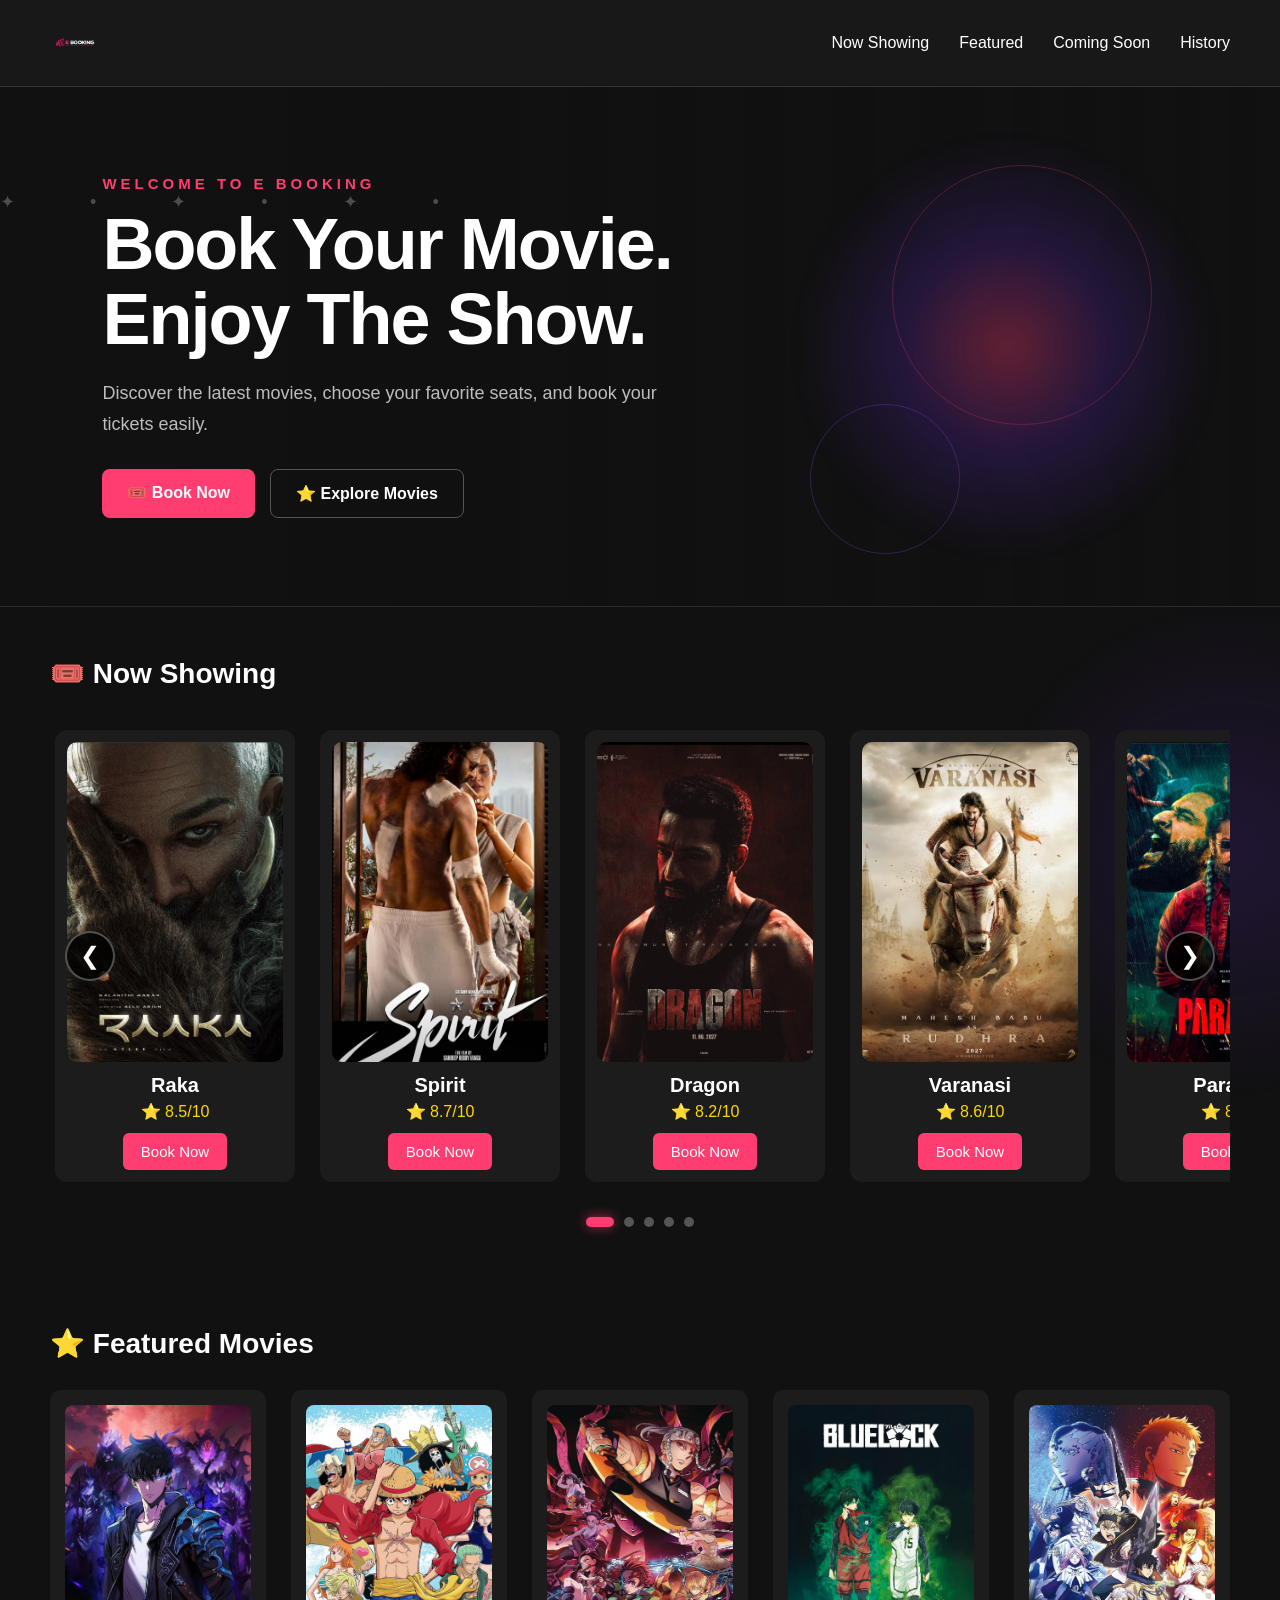
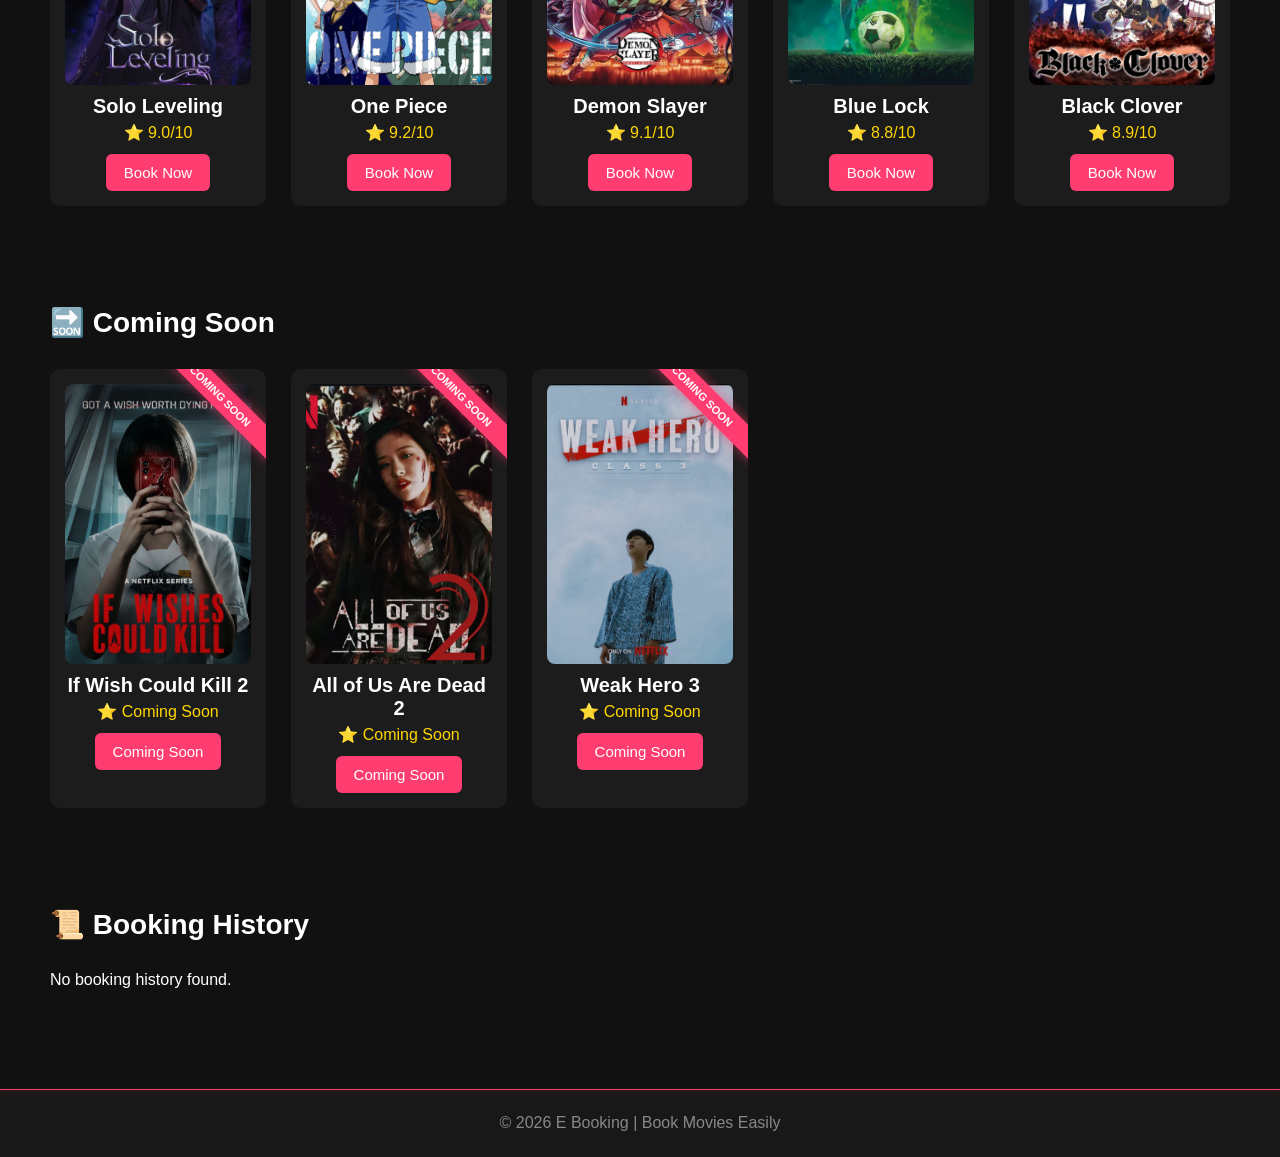
==== commit 864a9993: "Update index.html" ====
--- a/index.html
+++ b/index.html
@@ -462,7 +462,7 @@
             📜 Booking History
         </h2>
 
-        <div id="historyContainer" class="history-container">
+       <div id="bookingHistory" class="history-container">
 
             <p class="no-history">
                 No booking history available.
@@ -490,4 +490,4 @@
 
 </body>
 
-</html>+</html>
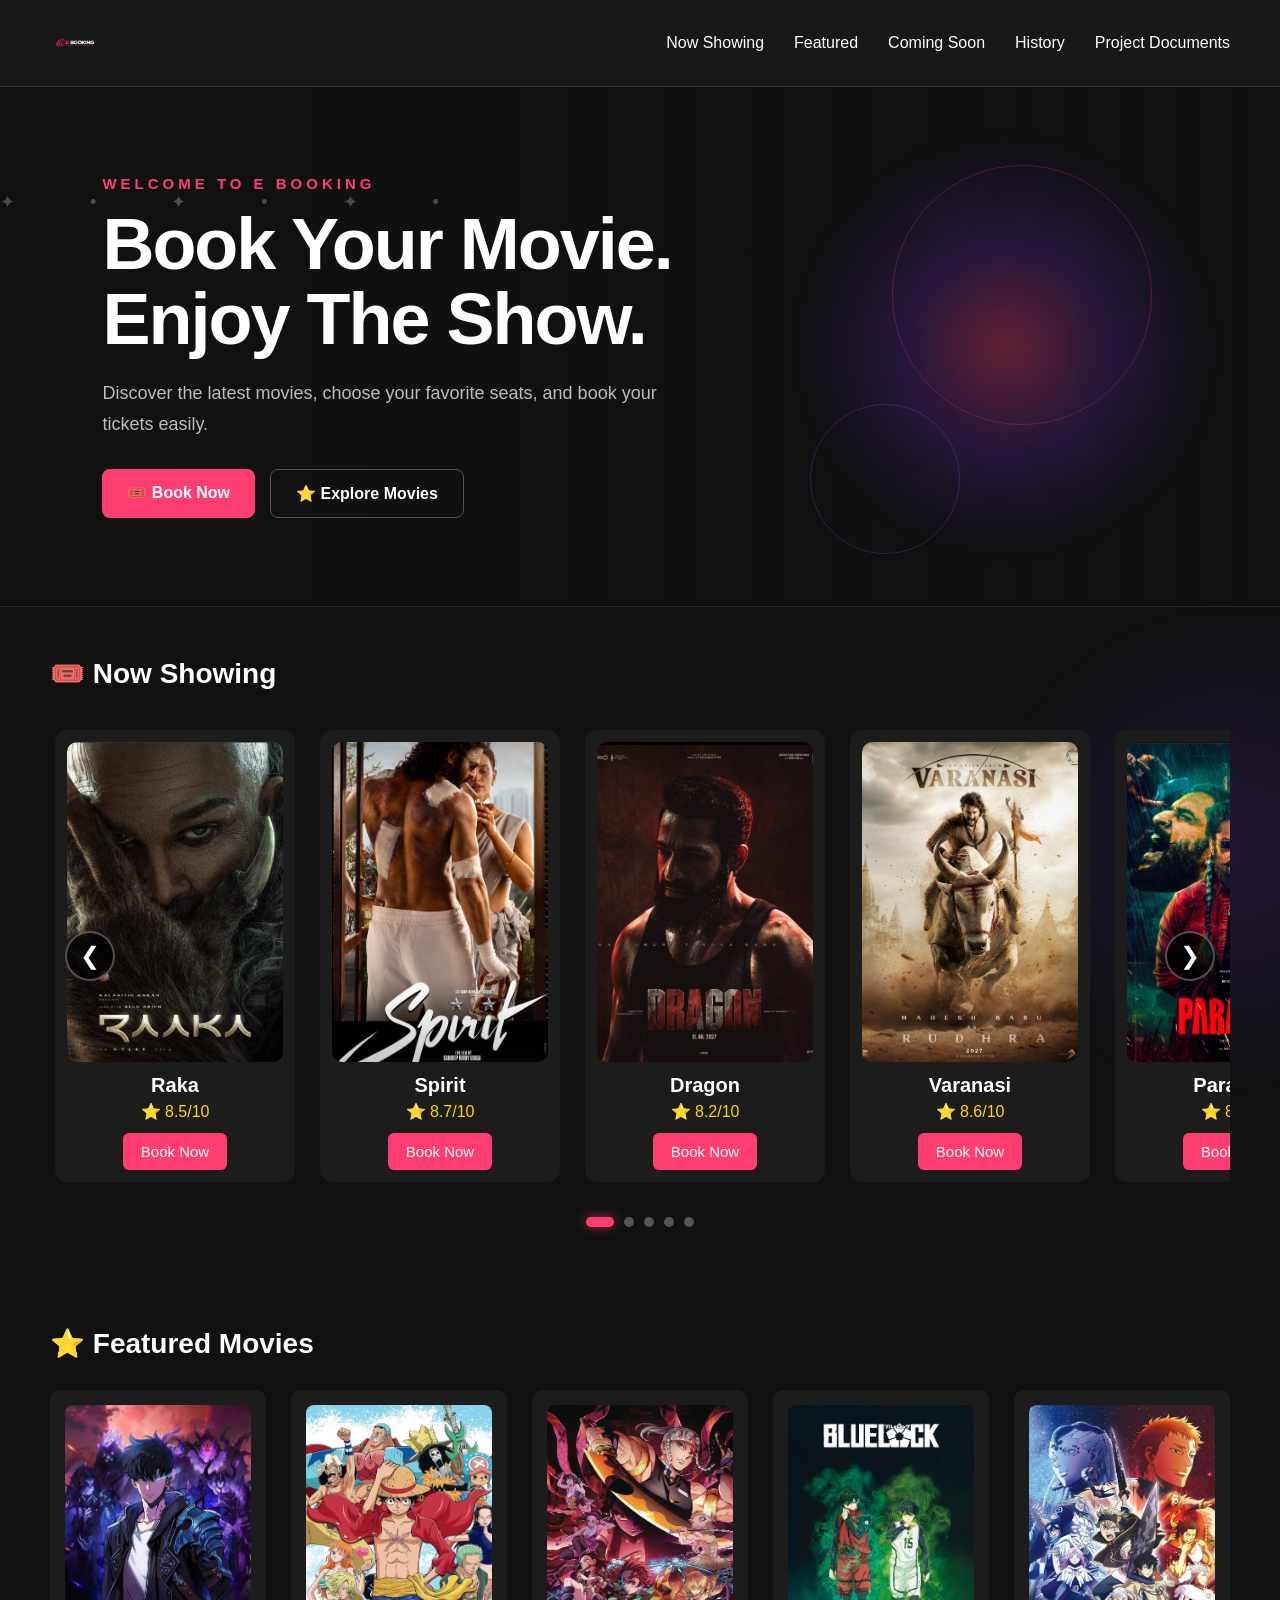
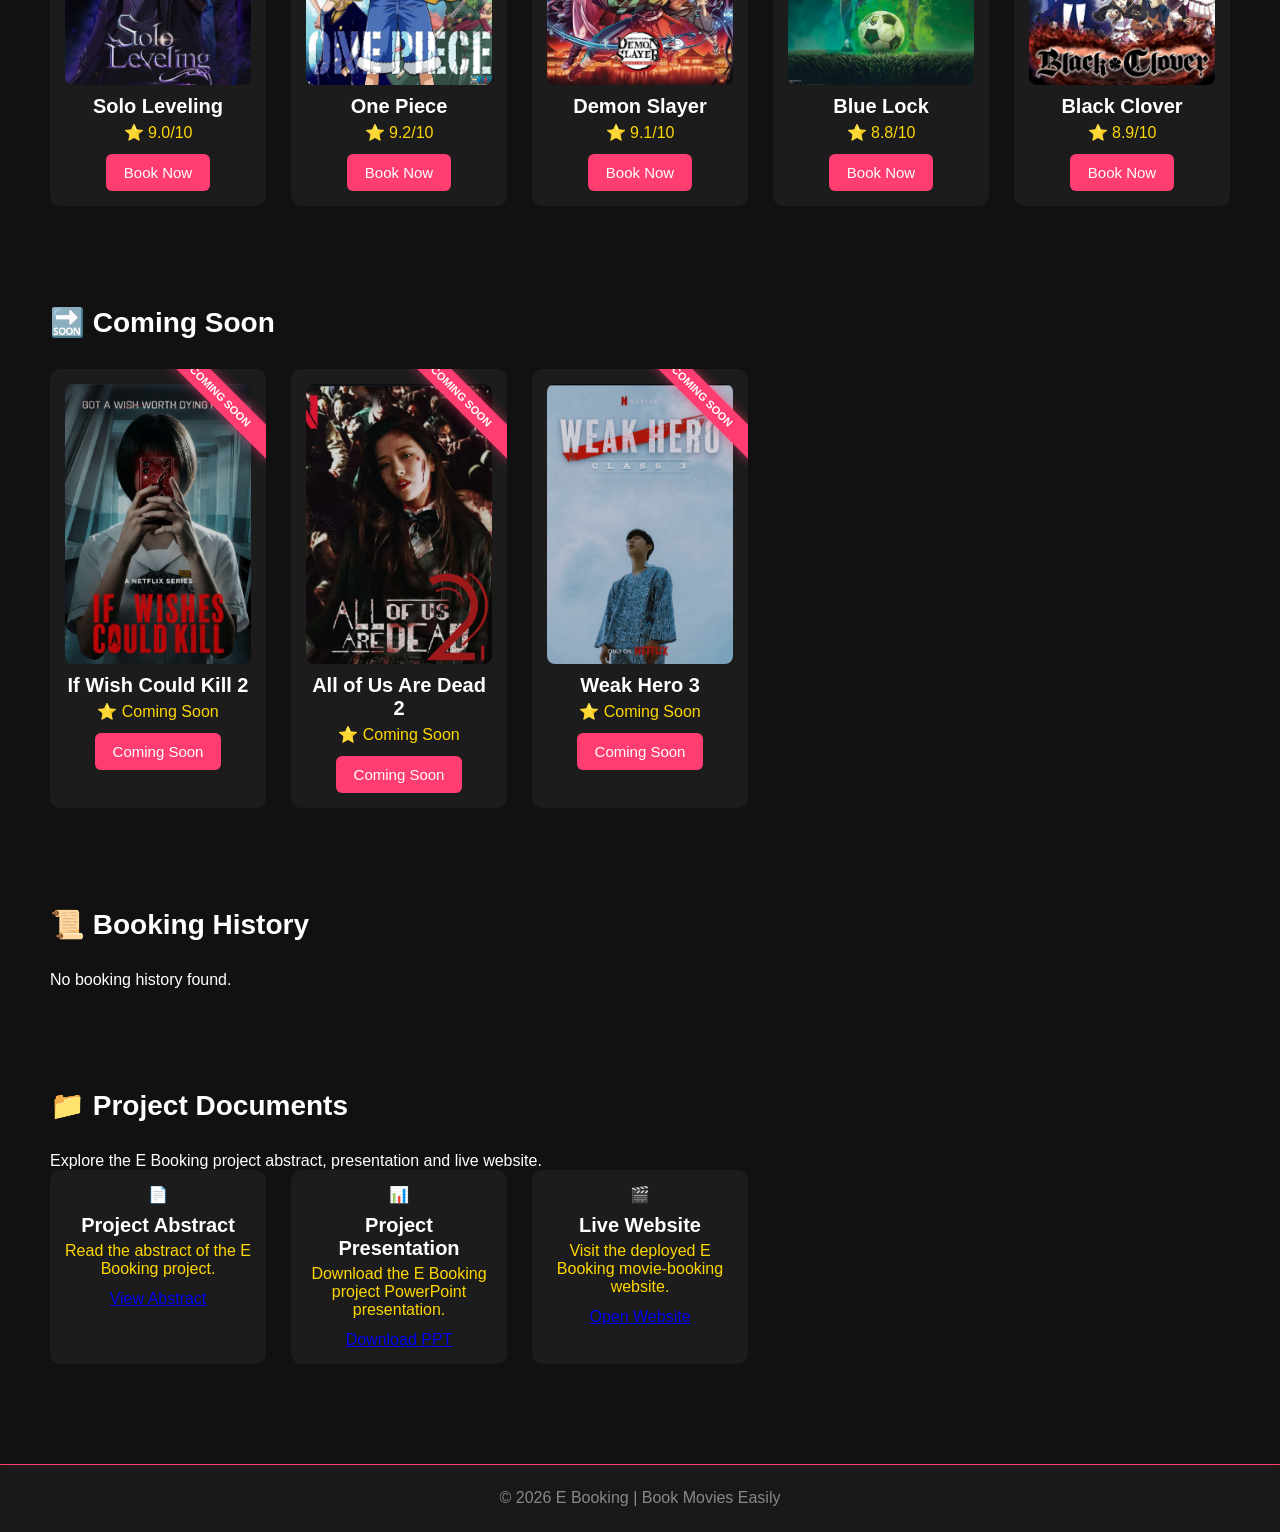
==== commit d0ddba2c: "Update index.html" ====
--- a/index.html
+++ b/index.html
@@ -1,95 +1,53 @@
+
 <!DOCTYPE html>
 <html lang="en">
 
 <head>
     <meta charset="UTF-8">
     <meta name="viewport" content="width=device-width, initial-scale=1.0">
-
     <title>E Booking</title>
-
     <link rel="stylesheet" href="style.css">
 </head>
 
 <body>
 
-    <!-- =========================
-         LOADING SCREEN
-    ========================= -->
-
+    <!-- LOADING SCREEN -->
     <div class="loading-screen">
-
         <div class="loading-content">
-
             <div class="loading-logo">
                 <img src="images/logo.png" alt="E Booking Logo">
             </div>
 
-            <h1>
-                E BOOKING
-            </h1>
-
-            <p>
-                Your Movie Experience Starts Here
-            </p>
+            <h1>E BOOKING</h1>
+            <p>Your Movie Experience Starts Here</p>
 
             <div class="loading-bar">
                 <div class="loading-progress"></div>
             </div>
 
-            <span class="loading-text">
-                Loading...
-            </span>
-
-        </div>
-
+            <span class="loading-text">Loading...</span>
+        </div>
     </div>
 
-
-    <!-- =========================
-         NAVBAR
-    ========================= -->
-
+    <!-- NAVBAR -->
     <nav class="navbar">
-
         <div class="logo">
             <img src="images/logo.png" alt="E Booking Logo">
         </div>
 
         <ul class="nav-links">
-
-            <li>
-                <a href="#now-showing">Now Showing</a>
-            </li>
-
-            <li>
-                <a href="#featured">Featured</a>
-            </li>
-
-            <li>
-                <a href="#coming-soon">Coming Soon</a>
-            </li>
-
-            <!-- BOOKING HISTORY -->
-            <li>
-                <a href="#booking-history">History</a>
-            </li>
-
+            <li><a href="#now-showing">Now Showing</a></li>
+            <li><a href="#featured">Featured</a></li>
+            <li><a href="#coming-soon">Coming Soon</a></li>
+            <li><a href="#booking-history">History</a></li>
+            <li><a href="#project-documents">Project Documents</a></li>
         </ul>
-
     </nav>
 
-
-    <!-- =========================
-         HERO BANNER
-    ========================= -->
-
+    <!-- HERO BANNER -->
     <section class="hero">
-
         <div class="hero-content">
-
-            <p class="hero-small">
-                WELCOME TO E BOOKING
-            </p>
+            <p class="hero-small">WELCOME TO E BOOKING</p>
 
             <h1>
                 Book Your Movie.<br>
@@ -102,7 +60,6 @@
             </p>
 
             <div class="hero-buttons">
-
                 <a href="#now-showing" class="hero-btn primary-btn">
                     🎟️ Book Now
                 </a>
@@ -110,384 +67,224 @@
                 <a href="#featured" class="hero-btn secondary-btn">
                     ⭐ Explore Movies
                 </a>
-
-            </div>
-
-        </div>
-
+            </div>
+        </div>
 
         <!-- HERO ANIMATION -->
-
         <div class="hero-glow"></div>
-
         <div class="hero-circle circle-one"></div>
-
         <div class="hero-circle circle-two"></div>
-
-    </section>
-
-
-    <!-- =========================
-         NOW SHOWING
-    ========================= -->
-
+    </section>
+
+    <!-- NOW SHOWING -->
     <section class="movies-section" id="now-showing">
-
-        <h2>
-            🎟️ Now Showing
-        </h2>
+        <h2>🎟️ Now Showing</h2>
 
         <div class="carousel">
-
-            <button class="carousel-btn left" onclick="moveCarousel(-1)">
-                ❮
-            </button>
+            <button class="carousel-btn left"
+                onclick="moveCarousel(-1)"
+                aria-label="Previous movies">❮</button>
 
             <div class="carousel-track">
 
                 <div class="movie-card">
-
-                    <img src="images/raka.jpg" class="movie-poster">
-
-                    <h3>
-                        Raka
-                    </h3>
-
-                    <p>
-                        ⭐ 8.5/10
-                    </p>
-
-                    <button onclick="bookMovie('Raka')">
-                        Book Now
-                    </button>
-
-                </div>
-
-
-                <div class="movie-card">
-
-                    <img src="images/spirit.jpg" class="movie-poster">
-
-                    <h3>
-                        Spirit
-                    </h3>
-
-                    <p>
-                        ⭐ 8.7/10
-                    </p>
-
-                    <button onclick="bookMovie('Spirit')">
-                        Book Now
-                    </button>
-
-                </div>
-
-
-                <div class="movie-card">
-
-                    <img src="images/dragon.jpg" class="movie-poster">
-
-                    <h3>
-                        Dragon
-                    </h3>
-
-                    <p>
-                        ⭐ 8.2/10
-                    </p>
-
-                    <button onclick="bookMovie('Dragon')">
-                        Book Now
-                    </button>
-
-                </div>
-
-
-                <div class="movie-card">
-
-                    <img src="images/varanasi.jpg" class="movie-poster">
-
-                    <h3>
-                        Varanasi
-                    </h3>
-
-                    <p>
-                        ⭐ 8.6/10
-                    </p>
-
-                    <button onclick="bookMovie('Varanasi')">
-                        Book Now
-                    </button>
-
-                </div>
-
-
-                <div class="movie-card">
-
-                    <img src="images/paradise.jpg" class="movie-poster">
-
-                    <h3>
-                        Paradise
-                    </h3>
-
-                    <p>
-                        ⭐ 8.4/10
-                    </p>
-
-                    <button onclick="bookMovie('Paradise')">
-                        Book Now
-                    </button>
-
-                </div>
-
-            </div>
-
-
-            <button class="carousel-btn right" onclick="moveCarousel(1)">
-                ❯
-            </button>
-
-        </div>
-
-
-        <!-- DOTS -->
-
+                    <img src="images/raka.jpg" class="movie-poster" alt="Raka poster">
+                    <h3>Raka</h3>
+                    <p>⭐ 8.5/10</p>
+                    <button onclick="bookMovie('Raka')">Book Now</button>
+                </div>
+
+                <div class="movie-card">
+                    <img src="images/spirit.jpg" class="movie-poster" alt="Spirit poster">
+                    <h3>Spirit</h3>
+                    <p>⭐ 8.7/10</p>
+                    <button onclick="bookMovie('Spirit')">Book Now</button>
+                </div>
+
+                <div class="movie-card">
+                    <img src="images/dragon.jpg" class="movie-poster" alt="Dragon poster">
+                    <h3>Dragon</h3>
+                    <p>⭐ 8.2/10</p>
+                    <button onclick="bookMovie('Dragon')">Book Now</button>
+                </div>
+
+                <div class="movie-card">
+                    <img src="images/varanasi.jpg" class="movie-poster" alt="Varanasi poster">
+                    <h3>Varanasi</h3>
+                    <p>⭐ 8.6/10</p>
+                    <button onclick="bookMovie('Varanasi')">Book Now</button>
+                </div>
+
+                <div class="movie-card">
+                    <img src="images/paradise.jpg" class="movie-poster" alt="Paradise poster">
+                    <h3>Paradise</h3>
+                    <p>⭐ 8.4/10</p>
+                    <button onclick="bookMovie('Paradise')">Book Now</button>
+                </div>
+
+            </div>
+
+            <button class="carousel-btn right"
+                onclick="moveCarousel(1)"
+                aria-label="Next movies">❯</button>
+        </div>
+
+        <!-- CAROUSEL DOTS -->
         <div class="carousel-dots">
-
             <span class="dot active" onclick="goToSlide(0)"></span>
-
             <span class="dot" onclick="goToSlide(1)"></span>
-
             <span class="dot" onclick="goToSlide(2)"></span>
-
             <span class="dot" onclick="goToSlide(3)"></span>
-
             <span class="dot" onclick="goToSlide(4)"></span>
-
-        </div>
-
-    </section>
-
-
-    <!-- =========================
-         FEATURED
-    ========================= -->
-
+        </div>
+    </section>
+
+    <!-- FEATURED MOVIES -->
     <section class="movies-section" id="featured">
-
-        <h2>
-            ⭐ Featured Movies
-        </h2>
+        <h2>⭐ Featured Movies</h2>
 
         <div class="movie-container">
 
             <div class="movie-card">
-
-                <img src="images/solo leveling.jpg" class="movie-poster">
-
-                <h3>
-                    Solo Leveling
-                </h3>
-
-                <p>
-                    ⭐ 9.0/10
-                </p>
-
-                <button onclick="bookMovie('Solo Leveling')">
-                    Book Now
-                </button>
-
-            </div>
-
-
-            <div class="movie-card">
-
-                <img src="images/one piece.jpg" class="movie-poster">
-
-                <h3>
-                    One Piece
-                </h3>
-
-                <p>
-                    ⭐ 9.2/10
-                </p>
-
-                <button onclick="bookMovie('One Piece')">
-                    Book Now
-                </button>
-
-            </div>
-
-
-            <div class="movie-card">
-
-                <img src="images/demon slayer.jpg" class="movie-poster">
-
-                <h3>
-                    Demon Slayer
-                </h3>
-
-                <p>
-                    ⭐ 9.1/10
-                </p>
-
-                <button onclick="bookMovie('Demon Slayer')">
-                    Book Now
-                </button>
-
-            </div>
-
-
-            <div class="movie-card">
-
-                <img src="images/blue lock.jpg" class="movie-poster">
-
-                <h3>
-                    Blue Lock
-                </h3>
-
-                <p>
-                    ⭐ 8.8/10
-                </p>
-
-                <button onclick="bookMovie('Blue Lock')">
-                    Book Now
-                </button>
-
-            </div>
-
-
-            <div class="movie-card">
-
-                <img src="images/black clover.jpg" class="movie-poster">
-
-                <h3>
-                    Black Clover
-                </h3>
-
-                <p>
-                    ⭐ 8.9/10
-                </p>
-
-                <button onclick="bookMovie('Black Clover')">
-                    Book Now
-                </button>
-
-            </div>
-
-        </div>
-
-    </section>
-
-
-    <!-- =========================
-         COMING SOON
-    ========================= -->
-
+                <img src="images/solo leveling.jpg" class="movie-poster" alt="Solo Leveling poster">
+                <h3>Solo Leveling</h3>
+                <p>⭐ 9.0/10</p>
+                <button onclick="bookMovie('Solo Leveling')">Book Now</button>
+            </div>
+
+            <div class="movie-card">
+                <img src="images/one piece.jpg" class="movie-poster" alt="One Piece poster">
+                <h3>One Piece</h3>
+                <p>⭐ 9.2/10</p>
+                <button onclick="bookMovie('One Piece')">Book Now</button>
+            </div>
+
+            <div class="movie-card">
+                <img src="images/demon slayer.jpg" class="movie-poster" alt="Demon Slayer poster">
+                <h3>Demon Slayer</h3>
+                <p>⭐ 9.1/10</p>
+                <button onclick="bookMovie('Demon Slayer')">Book Now</button>
+            </div>
+
+            <div class="movie-card">
+                <img src="images/blue lock.jpg" class="movie-poster" alt="Blue Lock poster">
+                <h3>Blue Lock</h3>
+                <p>⭐ 8.8/10</p>
+                <button onclick="bookMovie('Blue Lock')">Book Now</button>
+            </div>
+
+            <div class="movie-card">
+                <img src="images/black clover.jpg" class="movie-poster" alt="Black Clover poster">
+                <h3>Black Clover</h3>
+                <p>⭐ 8.9/10</p>
+                <button onclick="bookMovie('Black Clover')">Book Now</button>
+            </div>
+
+        </div>
+    </section>
+
+    <!-- COMING SOON -->
     <section class="movies-section" id="coming-soon">
-
-        <h2>
-            🔜 Coming Soon
-        </h2>
+        <h2>🔜 Coming Soon</h2>
 
         <div class="movie-container">
 
             <div class="movie-card">
-
-                <img src="images/if wishes could kill 2.jpg" class="movie-poster">
-
-                <h3>
-                    If Wish Could Kill 2
-                </h3>
-
-                <p>
-                    ⭐ Coming Soon
-                </p>
-
-                <button>
-                    Coming Soon
-                </button>
-
-            </div>
-
-
-            <div class="movie-card">
-
-                <img src="images/all of us are dead 2.jpg" class="movie-poster">
-
-                <h3>
-                    All of Us Are Dead 2
-                </h3>
-
-                <p>
-                    ⭐ Coming Soon
-                </p>
-
-                <button>
-                    Coming Soon
-                </button>
-
-            </div>
-
-
-            <div class="movie-card">
-
-                <img src="images/weak hero 3.jpg" class="movie-poster">
-
-                <h3>
-                    Weak Hero 3
-                </h3>
-
-                <p>
-                    ⭐ Coming Soon
-                </p>
-
-                <button>
-                    Coming Soon
-                </button>
-
-            </div>
-
-        </div>
-
-    </section>
-
-
-    <!-- =========================
-         BOOKING HISTORY
-    ========================= -->
-
+                <img src="images/if wishes could kill 2.jpg"
+                    class="movie-poster" alt="If Wish Could Kill 2 poster">
+                <h3>If Wish Could Kill 2</h3>
+                <p>⭐ Coming Soon</p>
+                <button type="button">Coming Soon</button>
+            </div>
+
+            <div class="movie-card">
+                <img src="images/all of us are dead 2.jpg"
+                    class="movie-poster" alt="All of Us Are Dead 2 poster">
+                <h3>All of Us Are Dead 2</h3>
+                <p>⭐ Coming Soon</p>
+                <button type="button">Coming Soon</button>
+            </div>
+
+            <div class="movie-card">
+                <img src="images/weak hero 3.jpg"
+                    class="movie-poster" alt="Weak Hero 3 poster">
+                <h3>Weak Hero 3</h3>
+                <p>⭐ Coming Soon</p>
+                <button type="button">Coming Soon</button>
+            </div>
+
+        </div>
+    </section>
+
+    <!-- BOOKING HISTORY -->
     <section class="movies-section" id="booking-history">
-
-        <h2>
-            📜 Booking History
-        </h2>
-
-       <div id="bookingHistory" class="history-container">
-
-            <p class="no-history">
-                No booking history available.
-            </p>
-
-        </div>
-
-    </section>
-
-
-    <!-- =========================
-         FOOTER
-    ========================= -->
-
+        <h2>📜 Booking History</h2>
+
+        <div id="bookingHistory" class="history-container">
+            <p class="no-history">No booking history available.</p>
+        </div>
+    </section>
+
+    <!-- PROJECT DOCUMENTS -->
+    <section class="movies-section" id="project-documents">
+        <h2>📁 Project Documents</h2>
+
+        <p class="documents-subtitle">
+            Explore the E Booking project abstract, presentation and live website.
+        </p>
+
+        <div class="movie-container document-container">
+
+            <!-- ABSTRACT PDF -->
+            <div class="movie-card document-card">
+                <div class="document-icon">📄</div>
+                <h3>Project Abstract</h3>
+                <p>Read the abstract of the E Booking project.</p>
+
+                <a href="./E_Booking_Abstract.pdf"
+                   target="_blank"
+                   rel="noopener noreferrer"
+                   class="document-btn">
+                    View Abstract
+                </a>
+            </div>
+
+            <!-- POWERPOINT PRESENTATION -->
+            <div class="movie-card document-card">
+                <div class="document-icon">📊</div>
+                <h3>Project Presentation</h3>
+                <p>Download the E Booking project PowerPoint presentation.</p>
+
+                <a href="./E-BOOKING%20FINAL%20PPT.pptx"
+                   download="E-BOOKING-FINAL-PPT.pptx"
+                   class="document-btn">
+                    Download PPT
+                </a>
+            </div>
+
+            <!-- LIVE WEBSITE -->
+            <div class="movie-card document-card">
+                <div class="document-icon">🎬</div>
+                <h3>Live Website</h3>
+                <p>Visit the deployed E Booking movie-booking website.</p>
+
+                <a href="https://e-booking00.github.io/E-Booking/"
+                   target="_blank"
+                   rel="noopener noreferrer"
+                   class="document-btn">
+                    Open Website
+                </a>
+            </div>
+
+        </div>
+    </section>
+
+    <!-- FOOTER -->
     <footer>
-
-        <p>
-            © 2026 E Booking | Book Movies Easily
-        </p>
-
+        <p>© 2026 E Booking | Book Movies Easily</p>
     </footer>
 
-
     <script src="script.js"></script>
 
 </body>
-
 </html>
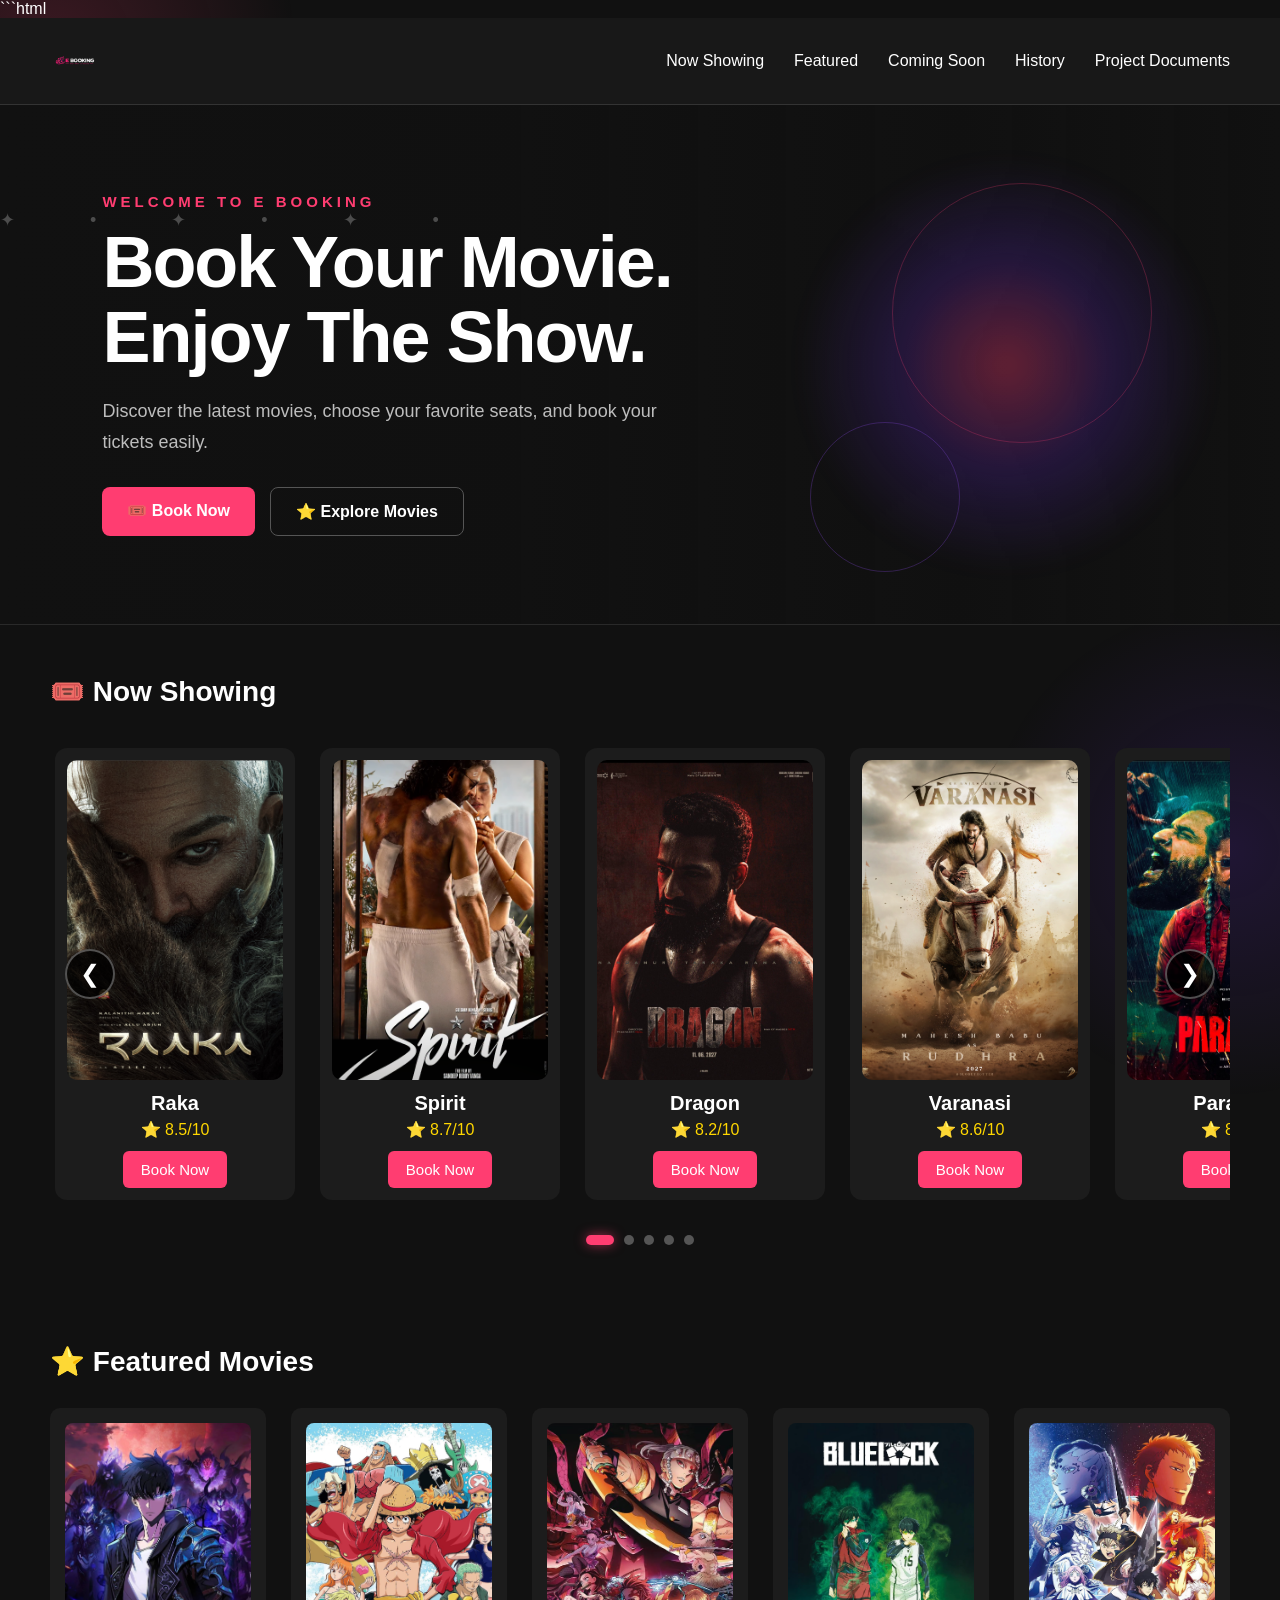
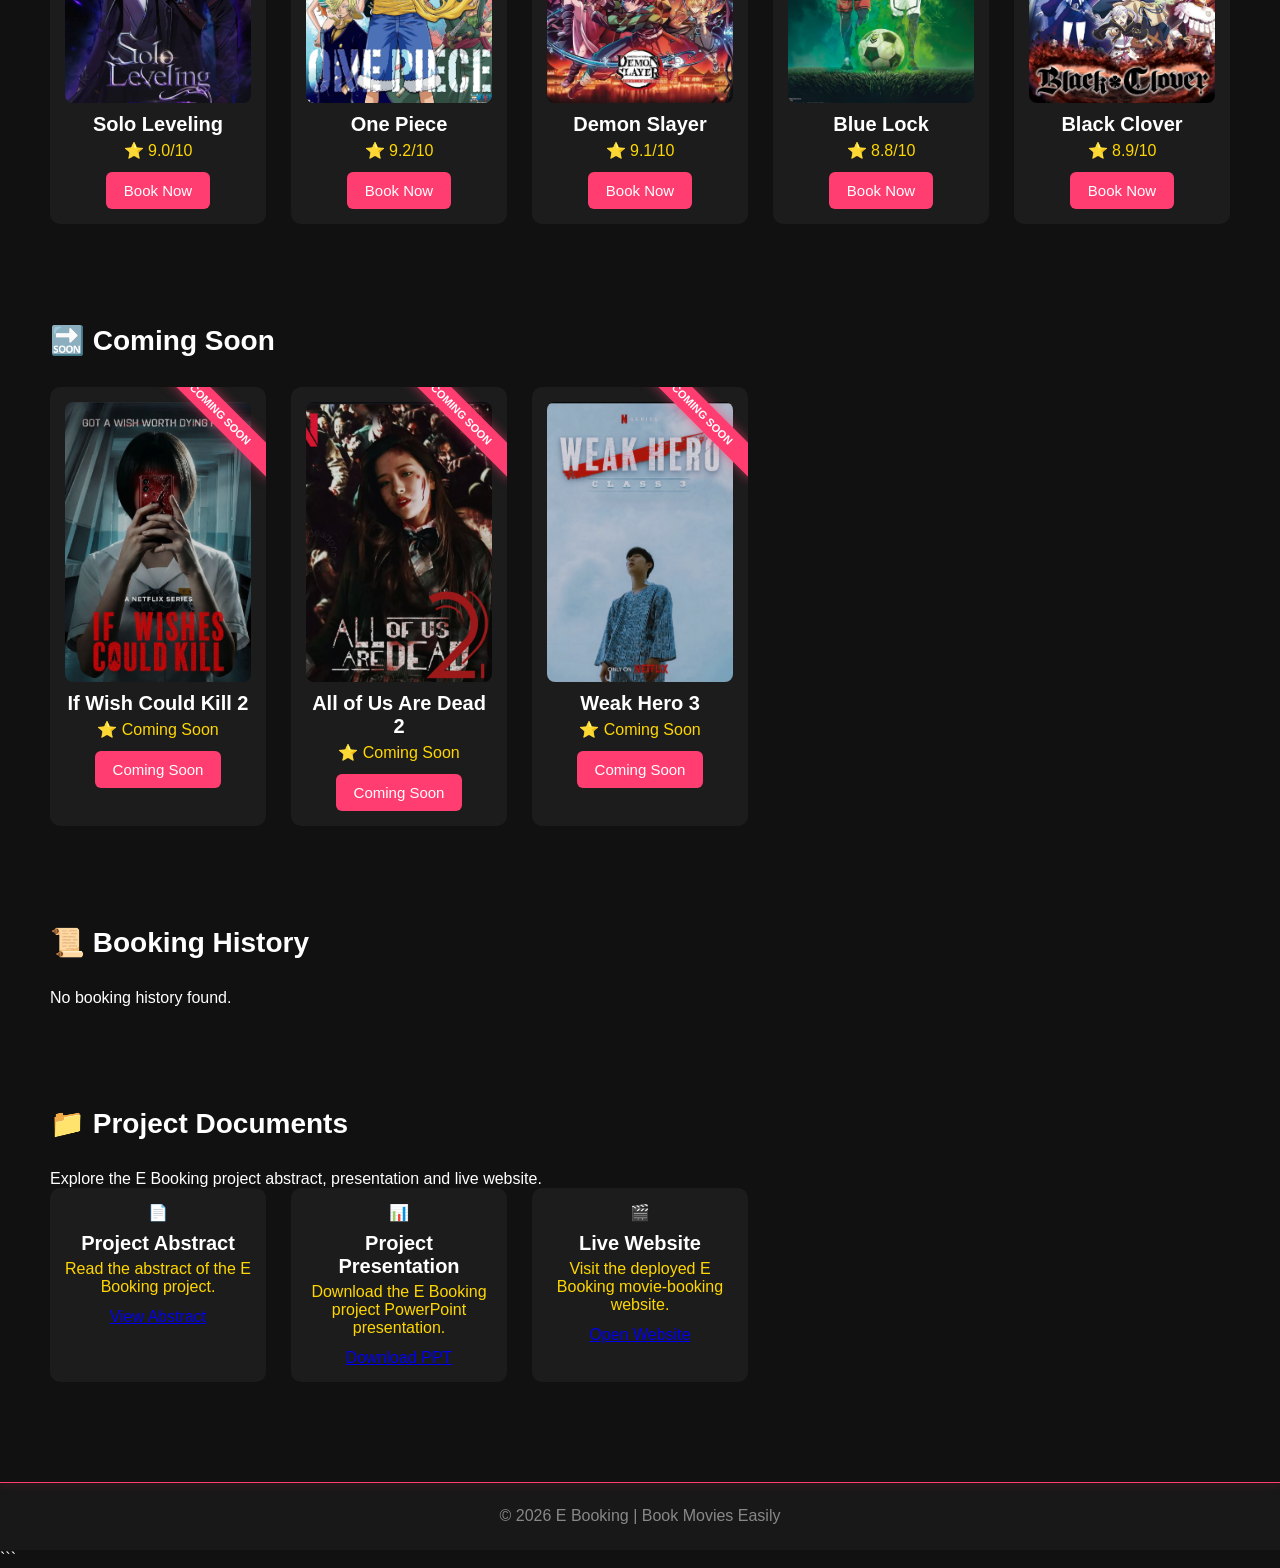
==== commit 76bd17a8: "Update index.html" ====
--- a/index.html
+++ b/index.html
@@ -1,4 +1,4 @@
-
+```html
 <!DOCTYPE html>
 <html lang="en">
 
@@ -70,7 +70,6 @@
             </div>
         </div>
 
-        <!-- HERO ANIMATION -->
         <div class="hero-glow"></div>
         <div class="hero-circle circle-one"></div>
         <div class="hero-circle circle-two"></div>
@@ -129,7 +128,6 @@
                 aria-label="Next movies">❯</button>
         </div>
 
-        <!-- CAROUSEL DOTS -->
         <div class="carousel-dots">
             <span class="dot active" onclick="goToSlide(0)"></span>
             <span class="dot" onclick="goToSlide(1)"></span>
@@ -241,7 +239,7 @@
                 <h3>Project Abstract</h3>
                 <p>Read the abstract of the E Booking project.</p>
 
-                <a href="./E_Booking_Abstract.pdf"
+                <a href="https://e-booking00.github.io/E-Booking/documents/E_Booking_Abstract.pdf"
                    target="_blank"
                    rel="noopener noreferrer"
                    class="document-btn">
@@ -255,7 +253,7 @@
                 <h3>Project Presentation</h3>
                 <p>Download the E Booking project PowerPoint presentation.</p>
 
-                <a href="./E-BOOKING%20FINAL%20PPT.pptx"
+                <a href="https://e-booking00.github.io/E-Booking/documents/E-BOOKING%20FINAL%20PPT.pptx"
                    download="E-BOOKING-FINAL-PPT.pptx"
                    class="document-btn">
                     Download PPT
@@ -288,3 +286,4 @@
 
 </body>
 </html>
+```
